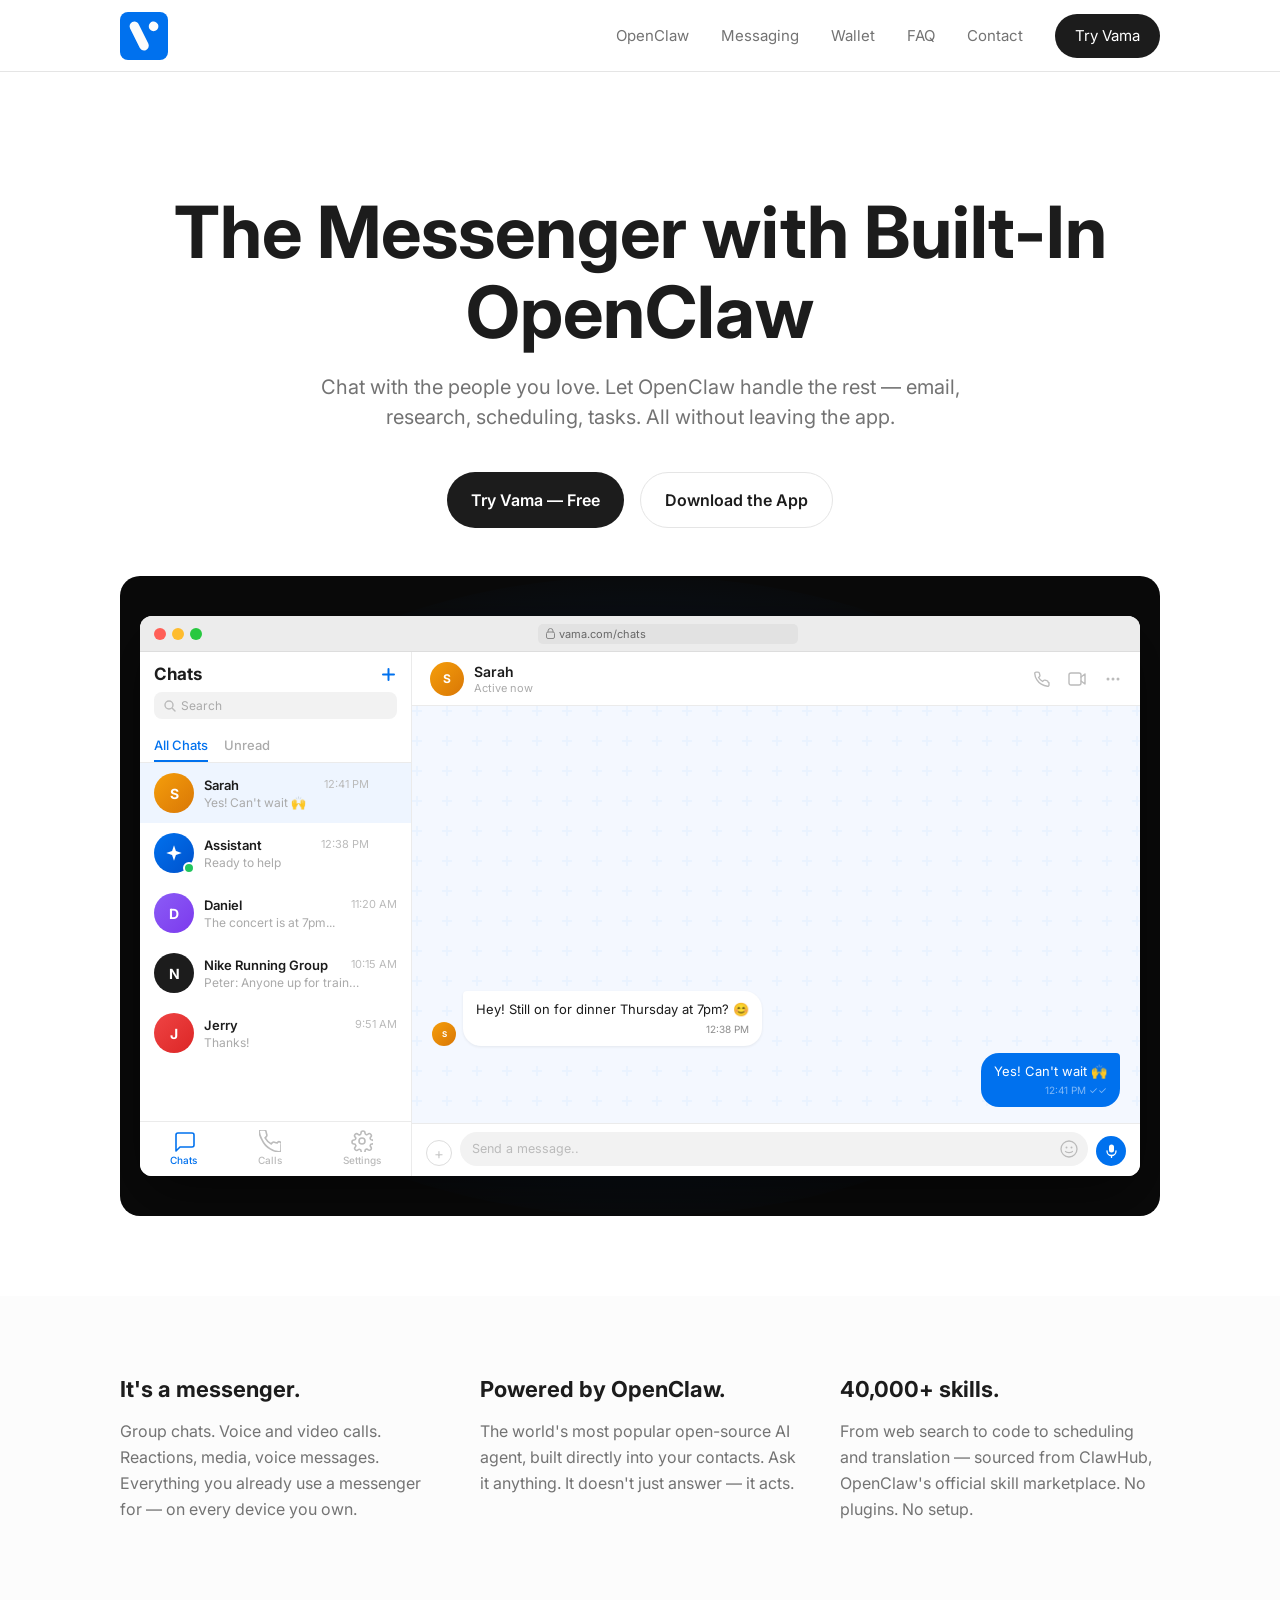
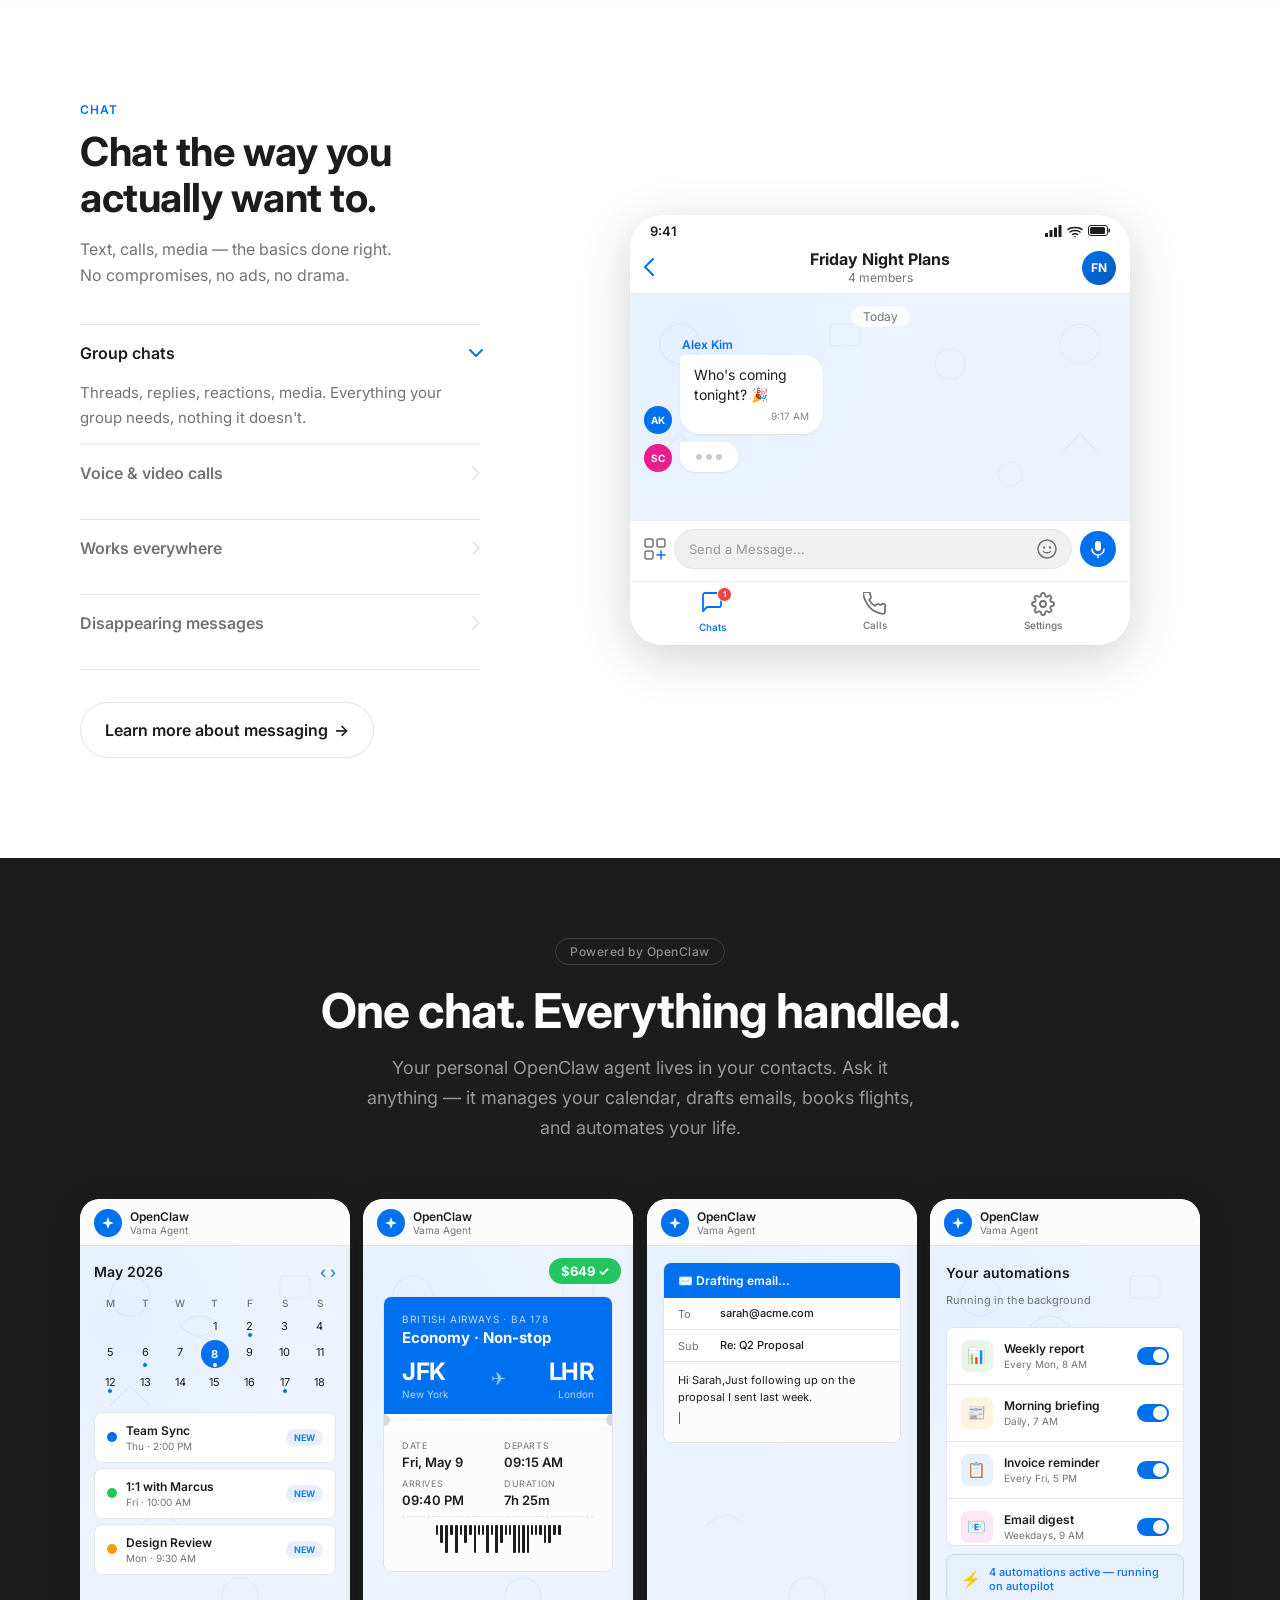
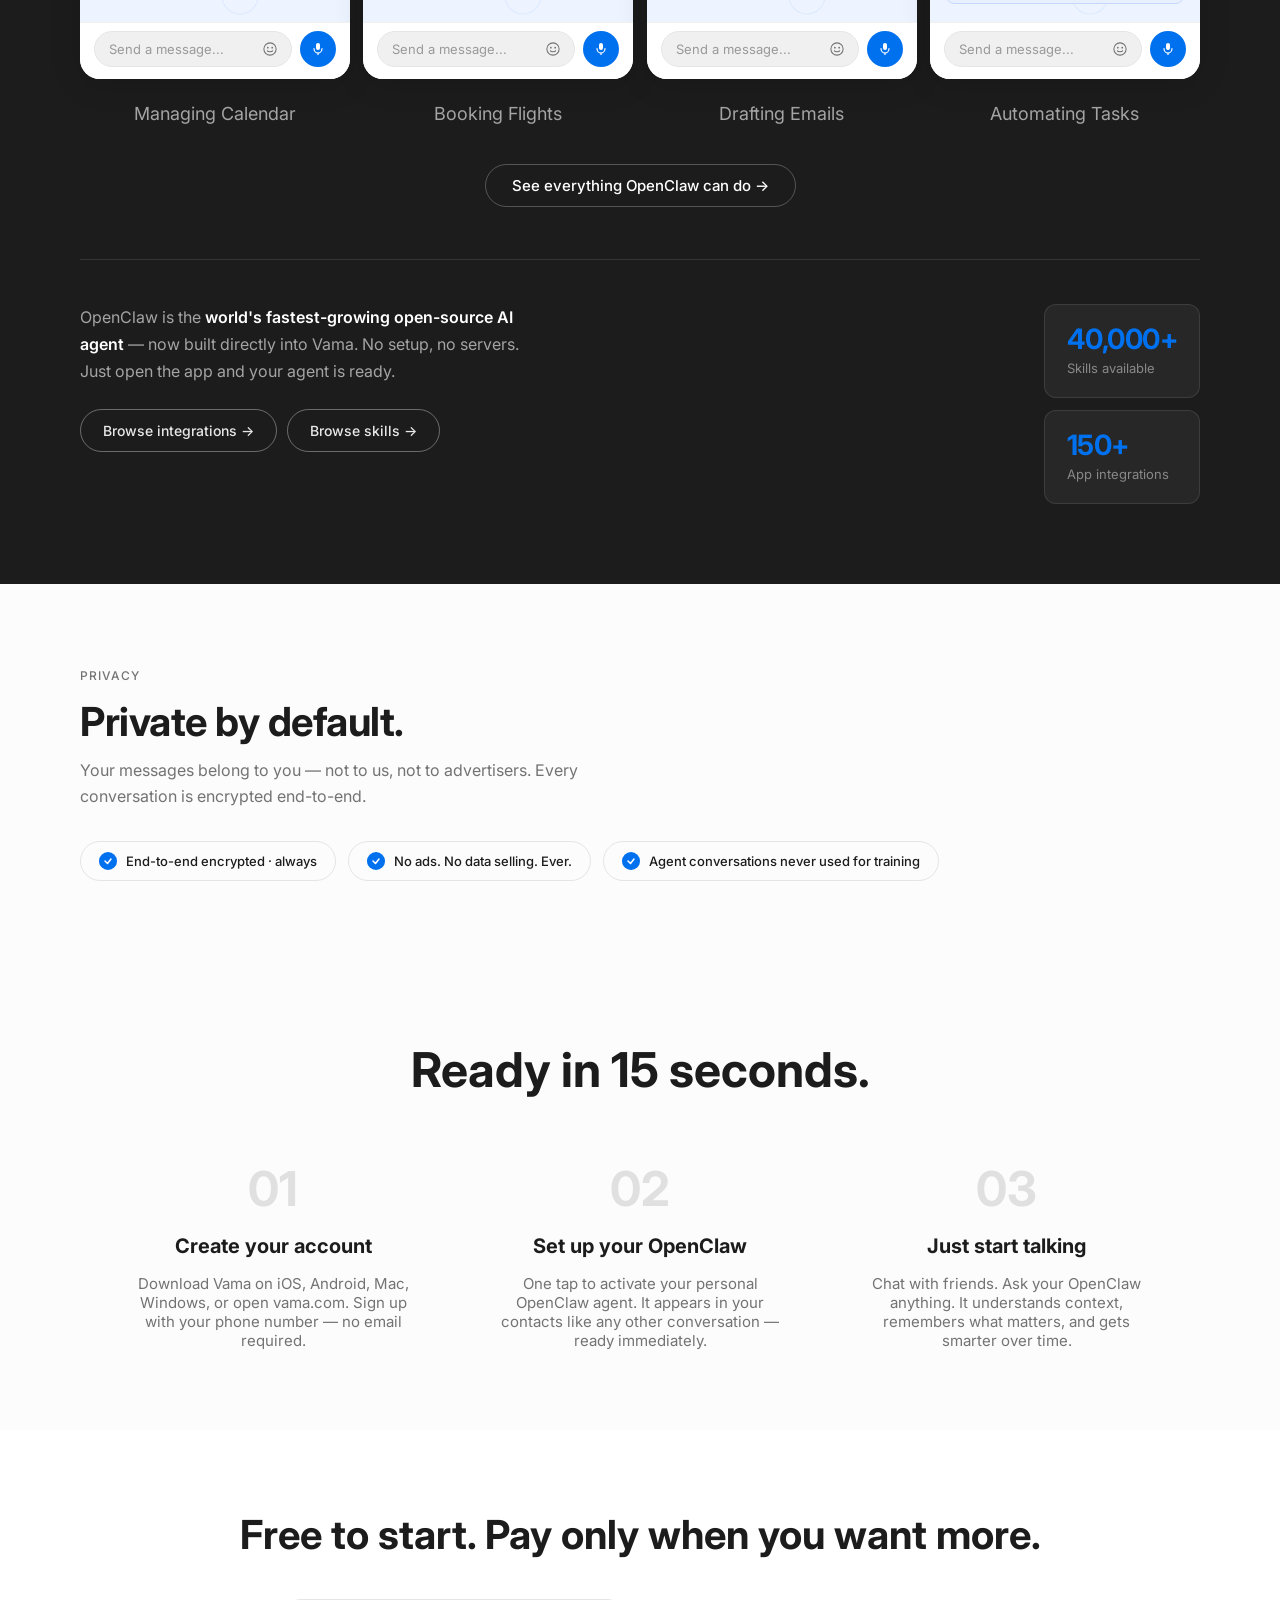
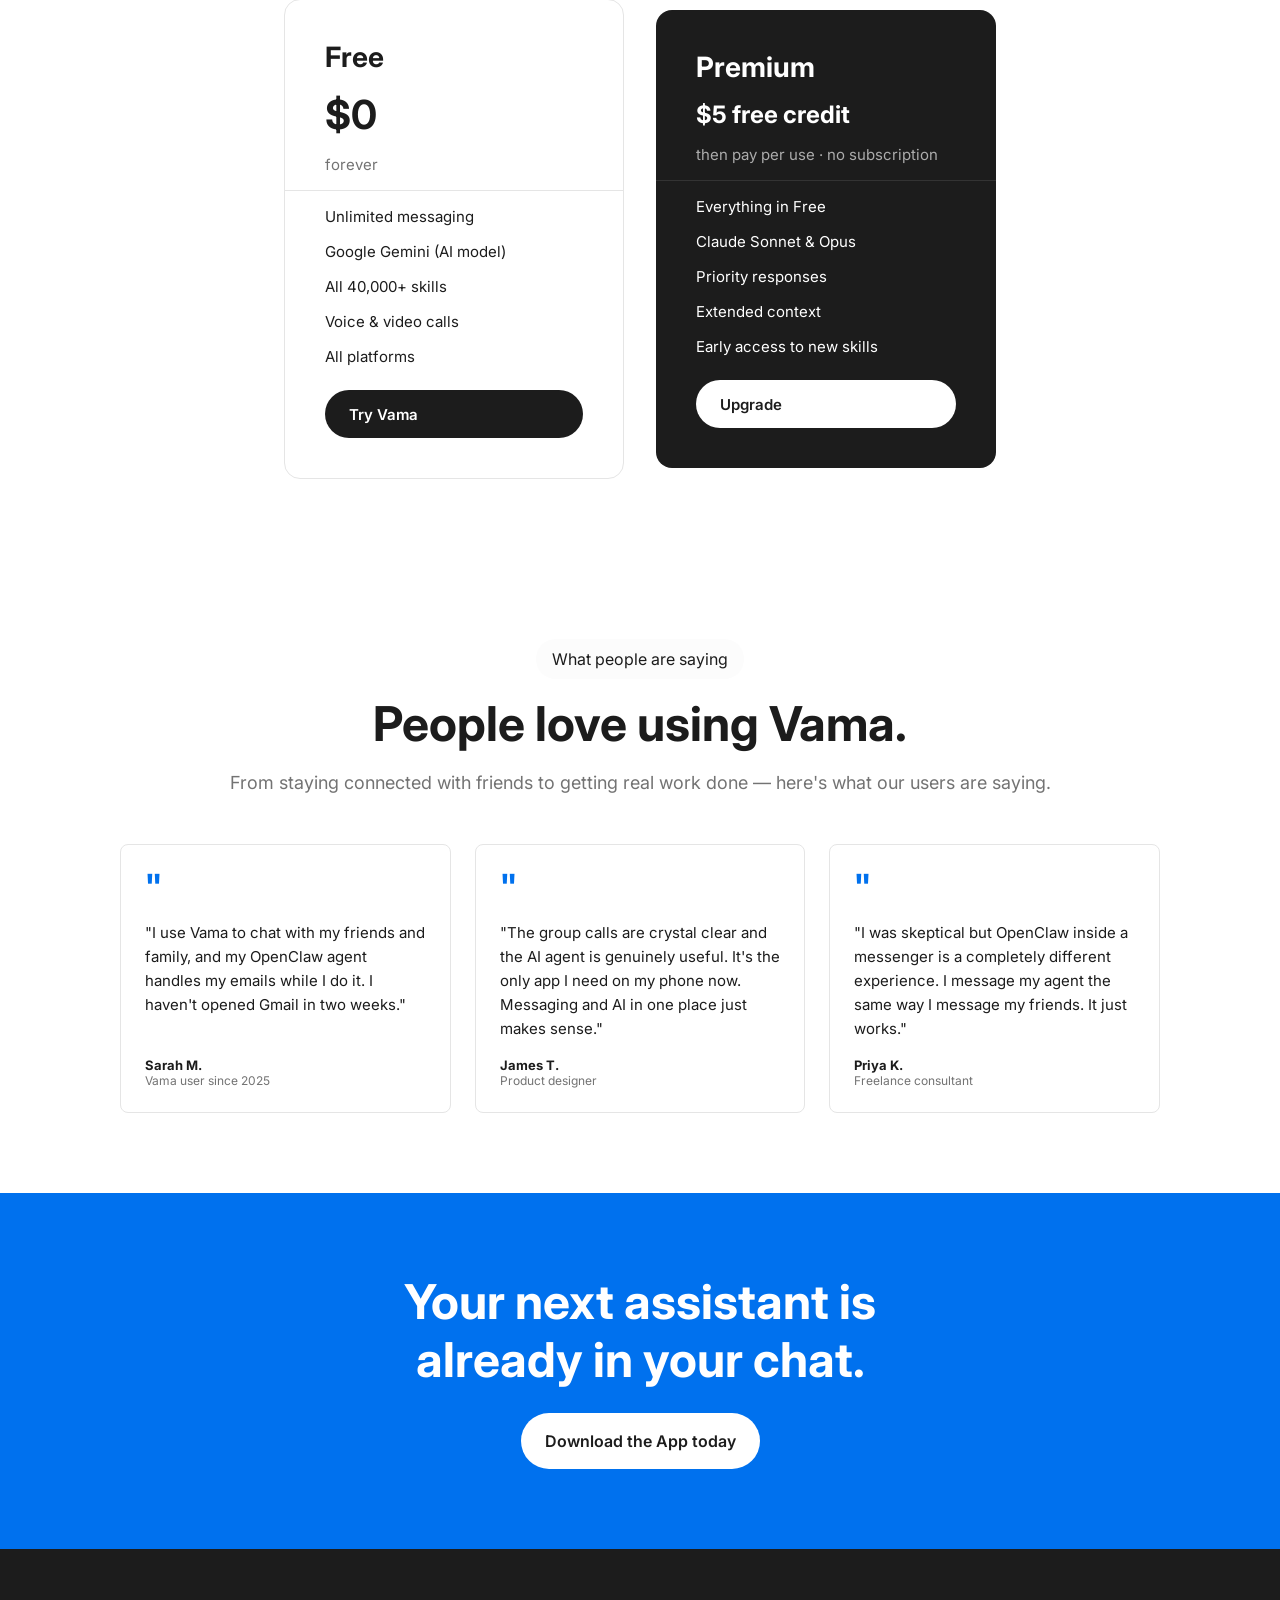
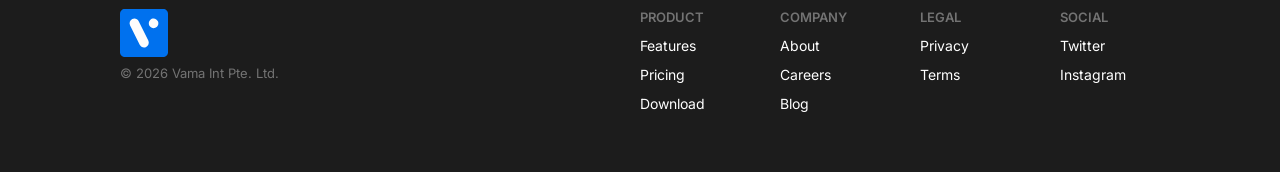
==== index.html @ efb92477 "Fix hero alignment and replace blue box with soft glow - Remove nuclear #app * text-align:left reset" ====
<!DOCTYPE html>
<html lang="en">
<head>
  <meta charset="UTF-8" />
  <meta name="viewport" content="width=device-width, initial-scale=1.0" />
  <title>Vama — The Messenger with Built-In OpenClaw</title>
  <link rel="stylesheet" href="styles.css" />
<style>
/* Messaging mockups */
/* ── PHONE FRAME ─────────────────────────────── */
.phone {
  width: 500px; height: 430px;
  background: #fff;
  border-radius: 32px;
  overflow: hidden;
  box-shadow: 0 12px 50px rgba(0,0,0,0.18), inset 0 0 0 1.5px rgba(0,0,0,0.08);
  display: flex; flex-direction: column;
  position: relative;
  flex-shrink: 0;
}
.status-bar {
  display: flex; justify-content: space-between; align-items: center;
  padding: 8px 20px 4px;
  background: #fff;
  flex-shrink: 0;
}
.status-time { font-size: 13px; font-weight: 600; color: #1C1C1C; }
.status-icons { display: flex; gap: 5px; align-items: center; }
.status-icons svg { display: block; }
.nav-bar {
  display: flex; align-items: center;
  padding: 6px 16px 8px;
  background: rgba(255,255,255,0.95);
  border-bottom: 1px solid rgba(0,0,0,0.07);
  flex-shrink: 0;
  position: relative;
}
.nav-back { color: #0071EE; font-size: 22px; font-weight: 300; position: absolute; left: 14px; top: 50%; transform: translateY(-50%); }
.nav-center { flex: 1; text-align: center; }
.nav-title { font-size: 16px; font-weight: 700; color: #1C1C1C; }
.nav-sub { font-size: 12px; color: #737373; margin-top: 1px; }
.nav-av {
  width: 34px; height: 34px; border-radius: 50%;
  display: flex; align-items: center; justify-content: center;
  font-size: 12px; font-weight: 700; color: #fff;
  position: absolute; right: 14px; top: 50%; transform: translateY(-50%);
}
.chat-bg {
  flex: 1;
  background-color: #EEF4FF;
  background-image:
    radial-gradient(circle at 15% 20%, rgba(0,113,238,0.04) 0%, transparent 50%),
    url("data:image/svg+xml,%3Csvg xmlns='http://www.w3.org/2000/svg' width='400' height='400'%3E%3Cg fill='none' stroke='%230071EE' stroke-opacity='0.07' stroke-width='1.2'%3E%3Ccircle cx='50' cy='50' r='20'/%3E%3Cpath d='M100 80 Q120 60 140 80 Q120 100 100 80z'/%3E%3Crect x='200' y='30' width='30' height='22' rx='4'/%3E%3Ccircle cx='320' cy='70' r='15'/%3E%3Cpath d='M30 160 L50 140 L70 160'/%3E%3Ccircle cx='380' cy='180' r='12'/%3E%3Cpath d='M60 280 Q80 260 100 280'/%3E%3Crect x='300' y='250' width='25' height='18' rx='3'/%3E%3Ccircle cx='160' cy='350' r='18'/%3E%3Cpath d='M350 320 L370 300 L390 320'/%3E%3C/g%3E%3C/svg%3E");
  padding: 8px 14px;
  display: flex; flex-direction: column; gap: 6px;
  overflow: hidden;
  position: relative;
}
.input-bar {
  display: flex; align-items: center; gap: 8px;
  padding: 8px 14px 12px;
  background: #fff;
  border-top: 1px solid rgba(0,0,0,0.06);
  flex-shrink: 0;
}
.input-left { display: flex; align-items: center; color: #737373; }
.input-pill {
  flex: 1; background: #F0F0F0; border-radius: 100px;
  padding: 9px 14px; font-size: 13px; color: #999;
  display: flex; align-items: center; justify-content: space-between;
}
.input-emoji { color: #737373; display: flex; align-items: center; }
.input-mic {
  width: 36px; height: 36px; border-radius: 50%;
  background: #0071EE;
  display: flex; align-items: center; justify-content: center;
  flex-shrink: 0;
}
.msg { display: flex; gap: 8px; align-items: flex-end; margin: 1px 0; }
.msg.out { flex-direction: row-reverse; }
.sender-name { font-size: 12px; font-weight: 600; margin-bottom: 3px; }
.msg-av {
  width: 28px; height: 28px; border-radius: 50%;
  display: flex; align-items: center; justify-content: center;
  font-size: 10px; font-weight: 700; color: #fff;
  flex-shrink: 0; align-self: flex-end;
}
.bubble {
  max-width: 72%;
  padding: 10px 14px;
  font-size: 14px; line-height: 1.45; color: #1C1C1C;
  border-radius: 20px;
  position: relative;
}
.bubble.in {
  background: #fff;
  border-radius: 4px 20px 20px 20px;
  box-shadow: 0 1px 2px rgba(0,0,0,0.06);
}
.bubble.out {
  background: #0071EE; color: #fff;
  border-radius: 20px 4px 20px 20px;
}
.bubble-time {
  font-size: 10px; margin-top: 4px;
  opacity: 0.55; text-align: right;
  display: flex; align-items: center; justify-content: flex-end; gap: 3px;
}
.reaction-row { display: flex; gap: 4px; margin-top: 2px; margin-left: 36px; }
.reaction-pill {
  background: #fff; border: 1px solid #E5E5E5;
  border-radius: 100px; padding: 3px 9px;
  font-size: 13px; display: flex; align-items: center; gap: 3px;
  box-shadow: 0 1px 3px rgba(0,0,0,0.06);
}
.reaction-count { font-size: 11px; font-weight: 600; color: #737373; }
.date-sep {
  text-align: center; font-size: 12px; color: #737373;
  background: rgba(255,255,255,0.7); border-radius: 100px;
  padding: 3px 12px; width: fit-content; margin: 4px auto;
}
.typing-row { display: flex; gap: 8px; align-items: flex-end; }
.typing-bub {
  background: #fff; border-radius: 4px 20px 20px 20px;
  padding: 12px 16px; display: flex; gap: 4px; align-items: center;
  box-shadow: 0 1px 2px rgba(0,0,0,0.06);
}
.dot { width: 6px; height: 6px; border-radius: 50%; background: #ccc; animation: td 1.2s infinite; }
.dot:nth-child(2) { animation-delay: 0.2s; }
.dot:nth-child(3) { animation-delay: 0.4s; }
@keyframes td { 0%,60%,100%{transform:translateY(0)} 30%{transform:translateY(-5px)} }
.voice-bubble {
  background: #0071EE; border-radius: 20px 4px 20px 20px;
  padding: 12px 16px; display: flex; align-items: center; gap: 10px;
  max-width: 72%;
}
.voice-play {
  width: 32px; height: 32px; border-radius: 50%;
  background: rgba(255,255,255,0.25);
  display: flex; align-items: center; justify-content: center;
  font-size: 12px; color: #fff; flex-shrink: 0;
}
.voice-wave { flex: 1; display: flex; align-items: center; gap: 2px; height: 28px; }
.wave-bar { width: 3px; border-radius: 2px; background: rgba(255,255,255,0.7); animation: wave 1.2s ease-in-out infinite; }
@keyframes wave { 0%,100%{transform:scaleY(0.4)} 50%{transform:scaleY(1)} }
.voice-dur { font-size: 11px; color: rgba(255,255,255,0.7); flex-shrink: 0; }
.chat-img { max-width: 72%; border-radius: 14px; overflow: hidden; box-shadow: 0 2px 8px rgba(0,0,0,0.1); }
.chat-img img { width: 100%; display: block; }
.fade { opacity:0; transform:translateY(8px); transition: opacity 0.3s ease, transform 0.3s ease; }
.fade.show { opacity:1; transform:translateY(0); }
/* ── CALL SCREEN ────────────────────────────── */
.call-phone {
  width: 500px; height: 430px;
  border-radius: 32px;
  overflow: hidden;
  box-shadow: 0 12px 50px rgba(0,0,0,0.25), inset 0 0 0 1.5px rgba(0,0,0,0.1);
  position: relative;
  flex-shrink: 0;
  background: linear-gradient(160deg, #0a1628 0%, #0d2044 40%, #0a1a38 100%);
  display: flex; flex-direction: column;
}
.call-status-bar {
  display: flex; justify-content: space-between; align-items: center;
  padding: 10px 20px 4px; color: #fff; font-size: 13px; font-weight: 600;
}
.call-top { display: flex; align-items: center; padding: 4px 16px 8px; }
.call-back-btn { display: flex; align-items: center; }
.call-participant-name { flex: 1; text-align: left; margin-left: 10px; font-size: 15px; font-weight: 600; color: #fff; }
.call-add-btn { width: 32px; height: 32px; background: rgba(255,255,255,0.15); border-radius: 50%; display: flex; align-items: center; justify-content: center; }
.speaking-badge { margin: 0 16px; display: inline-flex; align-items: center; gap: 7px; background: rgba(0,113,238,0.8); border-radius: 100px; padding: 5px 12px; color: #fff; font-size: 13px; font-weight: 600; width: fit-content; }
.speaking-dot { width: 8px; height: 8px; border-radius: 50%; background: #fff; animation: spk 1s ease-in-out infinite; }
@keyframes spk { 0%,100%{opacity:1;transform:scale(1)} 50%{opacity:0.5;transform:scale(0.75)} }
.call-video-area { flex: 1; position: relative; margin: 10px 16px; background: rgba(255,255,255,0.04); border-radius: 20px; display: flex; align-items: center; justify-content: center; min-height: 160px; }
.call-avatar-large { width: 80px; height: 80px; border-radius: 50%; background: linear-gradient(135deg, #1e40af, #1e3a8a); display: flex; align-items: center; justify-content: center; font-size: 28px; font-weight: 700; color: #fff; box-shadow: 0 0 0 4px rgba(255,255,255,0.1); }
.call-name-overlay { position: absolute; bottom: 12px; left: 14px; font-size: 14px; font-weight: 600; color: #fff; }
.self-view { position: absolute; bottom: 10px; right: 10px; width: 88px; height: 112px; border-radius: 14px; background: linear-gradient(160deg, #1a3a6e, #0d1f3c); border: 2px solid rgba(255,255,255,0.3); box-shadow: 0 4px 16px rgba(0,0,0,0.4); display: flex; align-items: center; justify-content: center; }
.self-view-initials { font-size: 22px; font-weight: 700; color: rgba(255,255,255,0.5); }
.self-view-label { position: absolute; bottom: 5px; left: 0; right: 0; text-align: center; font-size: 10px; font-weight: 600; color: rgba(255,255,255,0.8); }
.self-mic-badge { position: absolute; bottom: 22px; left: 6px; width: 18px; height: 18px; border-radius: 50%; background: #0071EE; display: flex; align-items: center; justify-content: center; }
.call-controls { display: flex; justify-content: space-around; align-items: center; padding: 10px 20px 18px; }
.ctrl { display: flex; flex-direction: column; align-items: center; gap: 5px; }
.ctrl-btn { width: 52px; height: 52px; border-radius: 50%; background: rgba(255,255,255,0.18); display: flex; align-items: center; justify-content: center; }
.ctrl-btn.end-btn { background: #EF4444; }
.ctrl-btn.active-btn { background: rgba(0,113,238,0.5); }
.ctrl-label { font-size: 11px; font-weight: 500; color: rgba(255,255,255,0.8); }
/* ── BOTTOM TAB BAR ─────────────────────────── */
.tab-bar { display: flex; justify-content: space-around; align-items: center; padding: 8px 0 12px; background: #fff; border-top: 1px solid rgba(0,0,0,0.06); flex-shrink: 0; }
.tab { display: flex; flex-direction: column; align-items: center; gap: 3px; position: relative; }
.tab-label { font-size: 10px; font-weight: 500; }
.tab.active .tab-label { color: #0071EE; }
.tab.active svg { color: #0071EE; }
.tab:not(.active) .tab-label { color: #737373; }
.tab:not(.active) svg { color: #737373; }
.tab-notif { position: absolute; top: -3px; right: -8px; width: 15px; height: 15px; border-radius: 50%; background: #ef4444; color: #fff; font-size: 8px; font-weight: 700; display: flex; align-items: center; justify-content: center; border: 1.5px solid #fff; }
/* ── EVERYWHERE SCREEN ──────────────────────── */
.everywhere-phone { width: 500px; height: 430px; background: #FCFCFC; border-radius: 32px; overflow: hidden; box-shadow: 0 12px 50px rgba(0,0,0,0.12); display: flex; flex-direction: column; align-items: center; justify-content: center; gap: 20px; padding: 28px; flex-shrink: 0; }
.ew-title { font-size: 18px; font-weight: 700; color: #1C1C1C; text-align: center; }
.ew-sub { font-size: 13px; color: #737373; text-align: center; margin-top: -12px; }
.device-row { display: flex; gap: 18px; align-items: flex-end; justify-content: center; width: 100%; }
.device-wrap { display: flex; flex-direction: column; align-items: center; gap: 8px; position: relative; }
.device-outer { border-radius: 16px; overflow: hidden; border: 2px solid #E5E5E5; background: #fff; position: relative; opacity: 0.35; transform: scale(0.95); transition: opacity 0.5s ease, transform 0.45s cubic-bezier(0.34,1.2,0.64,1); }
.device-outer.lit { opacity: 1; transform: scale(1); border-color: #0071EE; }
.device-phone-sz { width: 68px; height: 108px; border-radius: 14px; }
.device-tablet-sz { width: 96px; height: 74px; }
.device-desktop-sz { width: 140px; height: 86px; }
.device-titlebar { height: 14px; background: #1C1C1C; display: flex; align-items: center; padding: 0 6px; gap: 3px; }
.device-phone-bar { height: 18px; background: #1C1C1C; display: flex; align-items: center; justify-content: center; }
.phone-notch { width: 28px; height: 4px; background: rgba(255,255,255,0.25); border-radius: 2px; }
.wb { width: 5px; height: 5px; border-radius: 50%; }
.device-chat-preview { flex: 1; background: #EEF4FF; padding: 5px; display: flex; flex-direction: column; gap: 3px; overflow: hidden; }
.mini-bubble { height: 7px; border-radius: 4px; background: #E5E5E5; }
.mini-bubble.sent { background: #0071EE; width: 55%; margin-left: auto; }
.mini-bubble.w70 { width: 70%; }
.mini-bubble.w50 { width: 50%; }
.mini-bubble.w80 { width: 80%; }
.nb { position: absolute; top: -5px; right: -5px; width: 18px; height: 18px; border-radius: 50%; background: #0071EE; color: #fff; font-size: 9px; font-weight: 700; display: flex; align-items: center; justify-content: center; border: 2px solid #FCFCFC; opacity: 0; transform: scale(0.3); transition: opacity 0.3s ease, transform 0.4s cubic-bezier(0.34,1.56,0.64,1); }
.nb.pop { opacity: 1; transform: scale(1); }
.device-lbl { font-size: 11px; font-weight: 500; color: #737373; }
.arr { font-size: 20px; color: #E5E5E5; transition: color 0.4s ease; margin-bottom: 24px; }
.arr.active { color: #0071EE; }
.platform-pills { display: flex; gap: 6px; flex-wrap: wrap; justify-content: center; }
.ppill { border: 1px solid #E5E5E5; border-radius: 100px; padding: 5px 13px; font-size: 12px; font-weight: 500; color: #1C1C1C; background: #fff; }
.sync-msg { font-size: 12px; color: #737373; text-align: center; min-height: 18px; transition: color 0.3s ease; }
.sync-msg.done { color: #22c55e; font-weight: 500; }
/* ── DISAPPEARING SCREEN ──────────────────────── */
.disappear-phone { width: 500px; height: 430px; background: #fff; border-radius: 32px; overflow: hidden; box-shadow: 0 12px 50px rgba(0,0,0,0.12); display: flex; flex-direction: column; position: relative; flex-shrink: 0; }
.timer-sheet { position: absolute; bottom: 0; left: 0; right: 0; background: #fff; border-radius: 24px 24px 0 0; padding: 16px 20px 20px; box-shadow: 0 -4px 30px rgba(0,0,0,0.12); transform: translateY(100%); transition: transform 0.4s cubic-bezier(0.34,1.1,0.64,1); z-index: 10; border-top: 1px solid #E5E5E5; }
.timer-sheet.open { transform: translateY(0); }
.sheet-handle { width: 36px; height: 4px; background: #E5E5E5; border-radius: 2px; margin: 0 auto 14px; }
.sheet-title { font-size: 16px; font-weight: 700; color: #1C1C1C; margin-bottom: 3px; }
.sheet-sub { font-size: 12px; color: #737373; margin-bottom: 14px; }
.timer-grid { display: grid; grid-template-columns: repeat(3, 1fr); gap: 8px; }
.topt { border: 1.5px solid #E5E5E5; border-radius: 10px; padding: 9px 4px; text-align: center; font-size: 13px; font-weight: 500; color: #1C1C1C; transition: all 0.2s ease; }
.topt.sel { border-color: #0071EE; background: #e8f0fe; color: #0071EE; font-weight: 600; }
.set-btn { margin-top: 14px; background: #0071EE; color: #fff; border-radius: 12px; padding: 13px; text-align: center; font-size: 15px; font-weight: 600; opacity: 0; transform: translateY(6px); transition: opacity 0.3s ease, transform 0.3s ease; }
.set-btn.show { opacity: 1; transform: translateY(0); }
.vanish { transition: opacity 0.7s ease, transform 0.7s ease, max-height 0.5s ease, margin 0.5s ease, padding 0.5s ease; max-height: 120px; overflow: hidden; }
.vanish.gone { opacity: 0; transform: scale(0.85) translateX(30px); max-height: 0; margin: 0 !important; padding: 0 !important; }
.timer-tag { font-size: 10px; color: rgba(255,255,255,0.7); display: flex; align-items: center; gap: 3px; margin-top: 4px; }
</style>
<style>
/* Hero animation */
.ph-name { text-align: left; }
.ph-status { text-align: left; }
.ci-preview { text-align: left; }
.ib-pill { text-align: left; }
#iplaceholder { text-align: left; }
#ityped { text-align: left; }
.bub.in { text-align: left; }
.bn-text { text-align: left; }
.bn-label { text-align: left; }
.tb { height:36px; background:#ececec; border-bottom:1px solid #ddd; display:flex; align-items:center; padding:0 14px; gap:8px; flex-shrink:0; }
.tb-dots { display:flex; gap:6px; }
.tbd { width:12px; height:12px; border-radius:50%; }
.tbd.r{background:#ff5f57;} .tbd.y{background:#febc2e;} .tbd.g{background:#28c840;}
.tb-url { flex:1; max-width:260px; margin:0 auto; background:#e2e2e2; border-radius:5px; height:20px; display:flex; align-items:center; padding:0 8px; font-size:11px; color:#666; gap:4px; }
.app { display:flex; flex:1; overflow:hidden; }
.sidebar { width:272px; border-right:1px solid #ebebeb; display:flex; flex-direction:column; flex-shrink:0; background:#fff; }
.sb-head { padding:12px 14px 8px; }
.sb-title { font-size:17px; font-weight:700; color:#1C1C1C; display:flex; justify-content:space-between; align-items:center; margin-bottom:8px; }
.sb-search { background:#f2f2f2; border-radius:8px; padding:6px 10px; font-size:12px; color:#aaa; display:flex; align-items:center; gap:5px; }
.sb-tabs { display:flex; padding:6px 14px 0; border-bottom:1px solid #ebebeb; }
.sb-tab { font-size:13px; font-weight:500; padding:4px 0 7px; margin-right:16px; color:#aaa; border-bottom:2px solid transparent; }
.sb-tab.on { color:#0071EE; border-bottom-color:#0071EE; }
.chat-list { flex:1; }
.ci { display:flex; align-items:center; gap:10px; padding:10px 14px; cursor:default; position:relative; transition:background 0.25s; }
.ci.active { background:#eef5ff; }
.ci-av { width:40px; height:40px; border-radius:50%; flex-shrink:0; display:flex; align-items:center; justify-content:center; font-size:14px; font-weight:700; color:#fff; }
.ci-info { flex:1; min-width:0; }
.ci-name { font-size:13px; font-weight:600; color:#1C1C1C; display:flex; justify-content:space-between; margin-bottom:2px; }
.ci-time { font-size:11px; font-weight:400; color:#bbb; }
.ci-preview { font-size:12px; color:#aaa; white-space:nowrap; overflow:hidden; text-overflow:ellipsis; max-width:155px; text-align:left; }
.badge { min-width:18px; height:18px; border-radius:9px; background:#0071EE; color:#fff; font-size:10px; font-weight:700; display:flex; align-items:center; justify-content:center; padding:0 4px; flex-shrink:0; opacity:0; transform:scale(0.4); transition:opacity 0.3s ease, transform 0.35s cubic-bezier(0.34,1.56,0.64,1); }
.badge.show { opacity:1; transform:scale(1); }
.sb-bottom { border-top:1px solid #ebebeb; display:flex; justify-content:space-around; padding:8px 0 10px; }
.sbt { display:flex; flex-direction:column; align-items:center; gap:2px; }
.sbt-lbl { font-size:10px; font-weight:500; }
.sbt.on .sbt-lbl { color:#0071EE; } .sbt:not(.on) .sbt-lbl { color:#bbb; }
.panel { flex:1; display:flex; flex-direction:column; }
.panel-head { height:54px; border-bottom:1px solid #ebebeb; display:flex; align-items:center; padding:0 18px; gap:10px; flex-shrink:0; text-align:left; }
.ph-av { width:34px; height:34px; border-radius:50%; display:flex; align-items:center; justify-content:center; font-size:12px; font-weight:700; color:#fff; flex-shrink:0; }
.ph-name { font-size:14px; font-weight:600; color:#1C1C1C; text-align:left; }
.ph-status { font-size:11px; color:#aaa; margin-top:1px; text-align:left; }
.ph-actions { margin-left:auto; display:flex; gap:18px; }
.ph-action { color:#aaa; display:flex; }
.msgs { flex:1; background-color:#f4f8ff; background-image:url("data:image/svg+xml,%3Csvg width='60' height='60' viewBox='0 0 60 60' xmlns='http://www.w3.org/2000/svg'%3E%3Cg fill='%230071EE' fill-opacity='0.04'%3E%3Cpath d='M36 34v-4h-2v4h-4v2h4v4h2v-4h4v-2h-4zm0-30V0h-2v4h-4v2h4v4h2V6h4V4h-4zM6 34v-4H4v4H0v2h4v4h2v-4h4v-2H6zM6 4V0H4v4H0v2h4v4h2V6h4V4H6z'/%3E%3C/g%3E%3C/svg%3E"); padding:16px 20px; display:flex; flex-direction:column; justify-content:flex-end; gap:7px; overflow:hidden; position:relative; }
.mr { display:flex; gap:7px; align-items:flex-end; }
.mr.out { flex-direction:row-reverse; }
.mav { width:24px; height:24px; border-radius:50%; display:flex; align-items:center; justify-content:center; font-size:8px; font-weight:700; color:#fff; flex-shrink:0; }
.bub { max-width:62%; padding:9px 13px; font-size:13px; line-height:1.45; border-radius:18px; }
.bub.in { background:#fff; color:#1C1C1C; border-radius:4px 18px 18px 18px; box-shadow:0 1px 3px rgba(0,0,0,0.07); text-align:left; }
.bub.out { background:#0071EE; color:#fff; border-radius:18px 4px 18px 18px; }
.bub-meta { font-size:10px; margin-top:3px; opacity:0.5; text-align:right; }
.trow { display:flex; gap:7px; align-items:flex-end; }
.tbub { background:#fff; border-radius:4px 18px 18px 18px; padding:9px 13px; display:flex; gap:4px; align-items:center; box-shadow:0 1px 3px rgba(0,0,0,0.07); }
.td { width:6px; height:6px; border-radius:50%; background:#ccc; animation:td 1.2s infinite; }
.td:nth-child(2){animation-delay:0.18s} .td:nth-child(3){animation-delay:0.36s}
.bot-note { display:flex; align-items:flex-start; gap:8px; background:rgba(0,113,238,0.07); border:1px solid rgba(0,113,238,0.18); border-radius:12px; padding:10px 13px; margin:2px 0; max-width:75%; }
.bn-icon { width:20px; height:20px; border-radius:50%; background:#0071EE; display:flex; align-items:center; justify-content:center; flex-shrink:0; margin-top:1px; }
.bn-text { font-size:12px; font-weight:500; color:#0052BB; line-height:1.45; text-align:left; }
.bn-label { font-size:10px; color:rgba(0,113,238,0.55); margin-top:3px; font-style:italic; text-align:left; }
.cal-card { background:#fff; border-radius:10px; border:1px solid #E5E5E5; overflow:hidden; max-width:220px; box-shadow:0 1px 4px rgba(0,0,0,0.08); }
.cc-head { background:#0071EE; padding:7px 11px; font-size:11px; font-weight:600; color:#fff; display:flex; align-items:center; gap:5px; }
.cc-row { display:flex; justify-content:space-between; padding:5px 11px; border-bottom:1px solid #f5f5f5; font-size:11px; }
.cc-row:last-child{border-bottom:none}
.cc-lbl{color:#999} .cc-val{color:#1C1C1C;font-weight:500}
.ibar { border-top:1px solid #ebebeb; padding:8px 14px 10px; display:flex; align-items:flex-end; gap:8px; background:#fff; flex-shrink:0; }
.ib-plus { width:26px; height:26px; border-radius:50%; border:1.5px solid #ddd; display:flex; align-items:center; justify-content:center; color:#ccc; font-size:15px; flex-shrink:0; }
.ib-pill { flex:1; background:#f2f2f2; border-radius:20px; padding:8px 38px 8px 12px; font-size:12.5px; line-height:1.45; color:#bbb; position:relative; min-width:0; word-break:break-word; text-align:left; }
.ib-placeholder { color:#bbb; text-align:left; display:block; }
.ib-typed { color:#1C1C1C; text-align:left; display:block; }
.ib-emoji { position:absolute; right:10px; bottom:8px; color:#bbb; display:flex; align-items:center; }
.ib-mic { width:30px; height:30px; border-radius:50%; background:#0071EE; display:flex; align-items:center; justify-content:center; flex-shrink:0; }
</style>
</head>
<body>

<!-- Nav -->
<nav class="nav">
  <a href="index.html" class="nav-logo"><svg width="48" height="48" viewBox="0 0 53.5217 53.5217" fill="none" xmlns="http://www.w3.org/2000/svg"><path d="M48.2442 0H5.27747C2.36281 0 0 2.36281 0 5.27747V48.2442C0 51.1589 2.36281 53.5217 5.27747 53.5217H48.2442C51.1589 53.5217 53.5217 51.1589 53.5217 48.2442V5.27747C53.5217 2.36281 51.1589 0 48.2442 0Z" fill="#0071EE"/><path fill-rule="evenodd" clip-rule="evenodd" d="M37.4652 10.704C38.5238 10.704 39.5587 11.0181 40.4387 11.6059C41.3187 12.1937 42.005 13.0299 42.4101 14.0076C42.8151 14.9853 42.9212 16.0615 42.7149 17.0998C42.5086 18.1381 41.9983 19.0914 41.2505 19.84C40.5019 20.5886 39.5486 21.0981 38.5103 21.3044C37.472 21.5108 36.3958 21.4046 35.4181 20.9996C34.4404 20.5945 33.6042 19.9082 33.0164 19.0282C32.4286 18.1482 32.1145 17.1133 32.1145 16.0548C32.1145 14.635 32.6787 13.2741 33.6825 12.2703C34.6863 11.2665 36.0471 10.7023 37.4669 10.7023L37.4652 10.704Z" fill="#FCFCFC"/><path d="M13.6606 11.2692C16.3018 9.94774 19.5197 11.0195 20.8411 13.6606L31.5501 35.0646C32.8715 37.7057 31.8006 40.9233 29.1587 42.2451C26.5175 43.5665 23.2996 42.4948 21.9782 39.8536L11.2688 18.4489C9.94739 15.8078 11.0184 12.5902 13.6602 11.2684L13.6606 11.2692Z" fill="#FCFCFC"/></svg></a>
  <div class="nav-spacer"></div>
  <div class="nav-links">
    <a href="ai.html">OpenClaw</a>
    <a href="messaging.html">Messaging</a>
    <a href="wallet.html">Wallet</a>
    <a href="faq.html">FAQ</a>
    <a href="contact.html">Contact</a>
    <a href="#" class="nav-cta">Try Vama</a>
  </div>
</nav>

<!-- Hero -->
<section class="hero-centered">
  <h1 class="hero-title" style="max-width:972px;">The Messenger with Built-In OpenClaw</h1>
  <p class="hero-sub" style="max-width:680px; margin-top:20px;">Chat with the people you love. Let OpenClaw handle the rest — email, research, scheduling, tasks. All without leaving the app.</p>
  <div class="hero-buttons" style="margin-top:40px;">
    <a href="#" class="btn-primary">Try Vama — Free</a>
    <a href="#" class="btn-secondary">Download the App</a>
  </div>
  <div class="hero-dark-wrap">
  <div class="hero-animation-wrap">
    <div class="hero-desktop" id="app">

      <!-- titlebar -->
      <div class="tb">
        <div class="tb-dots"><div class="tbd r"></div><div class="tbd y"></div><div class="tbd g"></div></div>
        <div class="tb-url">
          <svg width="9" height="11" viewBox="0 0 9 11" fill="none"><rect x="0.5" y="4" width="8" height="6.5" rx="1.5" stroke="#888" stroke-width="1"/><path d="M2 4V3a2.5 2.5 0 015 0v1" stroke="#888" stroke-width="1" stroke-linecap="round"/></svg>
          vama.com/chats
        </div>
      </div>

      <div class="app">
        <!-- SIDEBAR -->
        <div class="sidebar">
          <div class="sb-head">
            <div class="sb-title">Chats
              <svg width="17" height="17" viewBox="0 0 17 17" fill="none"><path d="M8.5 3v11M3 8.5h11" stroke="#0071EE" stroke-width="2" stroke-linecap="round"/></svg>
            </div>
            <div class="sb-search">
              <svg width="12" height="12" viewBox="0 0 12 12" fill="none"><circle cx="5" cy="5" r="4" stroke="#bbb" stroke-width="1.4"/><path d="M8.5 8.5l2.5 2.5" stroke="#bbb" stroke-width="1.4" stroke-linecap="round"/></svg>
              Search
            </div>
          </div>
          <div class="sb-tabs">
            <div class="sb-tab on">All Chats</div>
            <div class="sb-tab">Unread</div>
          </div>
          <div class="chat-list">
            <div class="ci active" id="ci-s">
              <div class="ci-av" style="background:linear-gradient(135deg,#f59e0b,#d97706)">S</div>
              <div class="ci-info">
                <div class="ci-name">Sarah <span class="ci-time" id="s-time">12:41 PM</span></div>
                <div class="ci-preview" id="s-prev">Hey! Still on for Thursday?</div>
              </div>
              <div class="badge" id="s-badge">1</div>
            </div>
            <div class="ci" id="ci-oc">
              <div class="ci-av" style="background:linear-gradient(135deg,#0071EE,#0052cc); position:relative;">
                <svg width="18" height="18" viewBox="0 0 14 14" fill="none"><path d="M7 1L8.5 5.5L13 7L8.5 8.5L7 13L5.5 8.5L1 7L5.5 5.5L7 1Z" fill="white"/></svg>
                <div style="position:absolute;bottom:-1px;right:-1px;width:12px;height:12px;border-radius:50%;background:#22c55e;border:2px solid #fff;"></div>
              </div>
              <div class="ci-info">
                <div class="ci-name">Assistant <span class="ci-time" id="oc-time">12:38 PM</span></div>
                <div class="ci-preview" id="oc-prev">Ready to help</div>
              </div>
              <div class="badge" id="oc-badge">1</div>
            </div>
            <div class="ci" id="ci-d">
              <div class="ci-av" style="background:linear-gradient(135deg,#8b5cf6,#7c3aed)">D</div>
              <div class="ci-info">
                <div class="ci-name">Daniel <span class="ci-time">11:20 AM</span></div>
                <div class="ci-preview">The concert is at 7pm...</div>
              </div>
            </div>
            <div class="ci">
              <div class="ci-av" style="background:#1C1C1C">N</div>
              <div class="ci-info">
                <div class="ci-name">Nike Running Group <span class="ci-time">10:15 AM</span></div>
                <div class="ci-preview">Peter: Anyone up for training?</div>
              </div>
            </div>
            <div class="ci">
              <div class="ci-av" style="background:linear-gradient(135deg,#ef4444,#dc2626)">J</div>
              <div class="ci-info">
                <div class="ci-name">Jerry <span class="ci-time">9:51 AM</span></div>
                <div class="ci-preview">Thanks!</div>
              </div>
            </div>
          </div>

          <div class="sb-bottom">
            <div class="sbt on">
              <svg width="22" height="22" viewBox="0 0 22 22" fill="none"><path d="M21 15a2 2 0 01-2 2H7l-4 4V5a2 2 0 012-2h14a2 2 0 012 2z" stroke="#0071EE" stroke-width="1.6" stroke-linecap="round" stroke-linejoin="round"/></svg>
              <span class="sbt-lbl">Chats</span>
            </div>
            <div class="sbt">
              <svg width="22" height="22" viewBox="0 0 22 22" fill="none"><path d="M22 16.92v3a2 2 0 01-2.18 2 19.79 19.79 0 01-8.63-3.07A19.5 19.5 0 013.07 9.81 19.79 19.79 0 01.07 1.18 2 2 0 012.06 0h3a2 2 0 012 1.72c.127.96.361 1.903.7 2.81a2 2 0 01-.45 2.11L6.09 7.91a16 16 0 006 6l1.27-1.27a2 2 0 012.11-.45c.907.339 1.85.573 2.81.7A2 2 0 0122 14.92z" stroke="#bbb" stroke-width="1.6"/></svg>
              <span class="sbt-lbl">Calls</span>
            </div>
            <div class="sbt">
              <svg width="22" height="22" viewBox="0 0 22 22" fill="none"><circle cx="11" cy="11" r="3" stroke="#bbb" stroke-width="1.6"/><path d="M19.4 15a1.65 1.65 0 00.33 1.82l.06.06a2 2 0 010 2.83 2 2 0 01-2.83 0l-.06-.06a1.65 1.65 0 00-1.82-.33 1.65 1.65 0 00-1 1.51V21a2 2 0 01-4 0v-.09A1.65 1.65 0 009 19.4a1.65 1.65 0 00-1.82.33l-.06.06a2 2 0 01-2.83-2.83l.06-.06A1.65 1.65 0 004.68 15a1.65 1.65 0 00-1.51-1H3a2 2 0 010-4h.09A1.65 1.65 0 004.6 9a1.65 1.65 0 00-.33-1.82l-.06-.06a2 2 0 012.83-2.83l.06.06A1.65 1.65 0 009 4.68a1.65 1.65 0 001-1.51V3a2 2 0 014 0v.09a1.65 1.65 0 001 1.51 1.65 1.65 0 001.82-.33l.06-.06a2 2 0 012.83 2.83l-.06.06A1.65 1.65 0 0019.4 9a1.65 1.65 0 001.51 1H21a2 2 0 010 4h-.09a1.65 1.65 0 00-1.51 1z" stroke="#bbb" stroke-width="1.6"/></svg>
              <span class="sbt-lbl">Settings</span>
            </div>
          </div>
        </div>

        <!-- CHAT PANEL -->
        <div class="panel" id="panel">
          <div class="panel-head" id="ph">
            <div class="ph-av" id="ph-av" style="background:linear-gradient(135deg,#f59e0b,#d97706)">S</div>
            <div>
              <div class="ph-name" id="ph-name">Sarah</div>
              <div class="ph-status" id="ph-status">Active now</div>
            </div>
            <div class="ph-actions">
              <div class="ph-action">
                <svg width="18" height="18" viewBox="0 0 18 18" fill="none"><path d="M17 12.92v2a1.33 1.33 0 01-1.45 1.33A13.2 13.2 0 019.3 14.2 12.99 12.99 0 014.8 9.7 13.2 13.2 0 012.75 3.5 1.33 1.33 0 014.07 2.08h2a1.33 1.33 0 011.33 1.15c.085.64.24 1.27.46 1.87a1.33 1.33 0 01-.3 1.4L6.59 7.49a10.67 10.67 0 004 4l.99-.99a1.33 1.33 0 011.4-.3c.6.22 1.23.374 1.87.46a1.33 1.33 0 011.15 1.36z" stroke="#bbb" stroke-width="1.4"/></svg>
              </div>
              <div class="ph-action">
                <svg width="18" height="18" viewBox="0 0 18 18" fill="none"><rect x="1" y="3" width="12" height="12" rx="2" stroke="#bbb" stroke-width="1.4"/><path d="M13 7l4-3v10l-4-3" stroke="#bbb" stroke-width="1.4" stroke-linecap="round" stroke-linejoin="round"/></svg>
              </div>
              <div class="ph-action">
                <svg width="18" height="18" viewBox="0 0 18 18" fill="none"><circle cx="4" cy="9" r="1.5" fill="#bbb"/><circle cx="9" cy="9" r="1.5" fill="#bbb"/><circle cx="14" cy="9" r="1.5" fill="#bbb"/></svg>
              </div>
            </div>
          </div>

          <div class="msgs" id="msgs"></div>

          <div class="ibar">
            <div class="ib-plus">+</div>
            <div class="ib-pill" id="ipill">
              <span id="iplaceholder" class="ib-placeholder">Send a message..</span><span id="ityped" class="ib-typed"></span>
              <div class="ib-emoji"><svg width="18" height="18" viewBox="0 0 18 18" fill="none"><circle cx="9" cy="9" r="8" stroke="#bbb" stroke-width="1.3"/><circle cx="6.5" cy="7.5" r="1" fill="#bbb"/><circle cx="11.5" cy="7.5" r="1" fill="#bbb"/><path d="M5.5 11.5c.9 1.5 6.1 1.5 7 0" stroke="#bbb" stroke-width="1.3" stroke-linecap="round"/></svg></div>
            </div>
            <div class="ib-mic">
              <svg width="11" height="14" viewBox="0 0 11 14" fill="none"><rect x="3" y="0.5" width="5" height="8" rx="2.5" fill="white"/><path d="M1 7c0 2.5 2 4.5 4.5 4.5S10 9.5 10 7" stroke="white" stroke-width="1.3" stroke-linecap="round"/><line x1="5.5" y1="11.5" x2="5.5" y2="13.5" stroke="white" stroke-width="1.3" stroke-linecap="round"/></svg>
            </div>
          </div>
        </div>
      </div>

    </div>
  </div>
  </div>
</section>

<!-- Three columns -->
<section class="section section-light">
  <div class="three-cols">
    <div class="col">
      <p class="col-title">It's a messenger.</p>
      <p class="col-text">Group chats. Voice and video calls. Reactions, media, voice messages. Everything you already use a messenger for — on every device you own.</p>
    </div>
    <div class="col">
      <p class="col-title">Powered by OpenClaw.</p>
      <p class="col-text">The world's most popular open-source AI agent, built directly into your contacts. Ask it anything. It doesn't just answer — it acts.</p>
    </div>
    <div class="col">
      <p class="col-title">40,000+ skills.</p>
      <p class="col-text">From web search to code to scheduling and translation — sourced from ClawHub, OpenClaw's official skill marketplace. No plugins. No setup.</p>
    </div>
  </div>
</section>

<!-- Messaging -->
<section class="mf-section">
  <div class="mf-inner">

    <!-- LEFT: accordion -->
    <div class="mf-left">
      <div class="section-eyebrow">Chat</div>
      <h2 class="mf-headline">Chat the way you<br>actually want to.</h2>
      <p class="mf-subhead">Text, calls, media — the basics done right.<br>No compromises, no ads, no drama.</p>

      <div class="mf-accordion">
        <div class="mf-item active" data-index="0">
          <div class="mf-item-header">
            <span class="mf-item-title">Group chats</span>
            <span class="mf-item-chevron"><svg width="8" height="14" viewBox="0 0 8 14" fill="none"><path d="M1 1l6 6-6 6" stroke="currentColor" stroke-width="1.8" stroke-linecap="round" stroke-linejoin="round"/></svg></span>
          </div>
          <div class="mf-item-body">Threads, replies, reactions, media. Everything your group needs, nothing it doesn't.</div>
          <div class="mf-item-progress"><div class="mf-item-progress-bar"></div></div>
        </div>
        <div class="mf-item" data-index="1">
          <div class="mf-item-header">
            <span class="mf-item-title">Voice &amp; video calls</span>
            <span class="mf-item-chevron"><svg width="8" height="14" viewBox="0 0 8 14" fill="none"><path d="M1 1l6 6-6 6" stroke="currentColor" stroke-width="1.8" stroke-linecap="round" stroke-linejoin="round"/></svg></span>
          </div>
          <div class="mf-item-body">Crystal-clear HD calls with up to 32 people. Works on every device, even on slower connections.</div>
          <div class="mf-item-progress"><div class="mf-item-progress-bar"></div></div>
        </div>
        <div class="mf-item" data-index="2">
          <div class="mf-item-header">
            <span class="mf-item-title">Works everywhere</span>
            <span class="mf-item-chevron"><svg width="8" height="14" viewBox="0 0 8 14" fill="none"><path d="M1 1l6 6-6 6" stroke="currentColor" stroke-width="1.8" stroke-linecap="round" stroke-linejoin="round"/></svg></span>
          </div>
          <div class="mf-item-body">iOS, Android, Mac, Windows, and web. One account, all your devices, always in sync.</div>
          <div class="mf-item-progress"><div class="mf-item-progress-bar"></div></div>
        </div>
        <div class="mf-item" data-index="3">
          <div class="mf-item-header">
            <span class="mf-item-title">Disappearing messages</span>
            <span class="mf-item-chevron"><svg width="8" height="14" viewBox="0 0 8 14" fill="none"><path d="M1 1l6 6-6 6" stroke="currentColor" stroke-width="1.8" stroke-linecap="round" stroke-linejoin="round"/></svg></span>
          </div>
          <div class="mf-item-body">Set any conversation to auto-delete. Your privacy, your rules.</div>
          <div class="mf-item-progress"><div class="mf-item-progress-bar"></div></div>
        </div>
      </div>

      <a href="messaging.html" class="btn-secondary" style="margin-top:32px;display:inline-flex;align-items:center;gap:6px;">Learn more about messaging <span>→</span></a>
    </div>

    <!-- RIGHT: animated mockups -->
    <div class="mf-right">
      <div class="mf-mockup-container">

        <!-- Mockup 0: Group chats -->
        <div class="mf-mockup active" data-mockup="0">
          <div class="phone" id="m1">
            <div class="status-bar">
              <span class="status-time">9:41</span>
              <div class="status-icons">
                <svg width="17" height="12" viewBox="0 0 17 12" fill="#1C1C1C"><rect x="0" y="8" width="3" height="4" rx="0.5"/><rect x="4.5" y="5" width="3" height="7" rx="0.5"/><rect x="9" y="2.5" width="3" height="9.5" rx="0.5"/><rect x="13.5" y="0" width="3" height="12" rx="0.5"/></svg>
                <svg width="16" height="12" viewBox="0 0 16 12" fill="none" stroke="#1C1C1C" stroke-width="1.5" stroke-linecap="round"><path d="M1 4.5C3.8 1.7 12.2 1.7 15 4.5"/><path d="M3 7C5 5 11 5 13 7"/><path d="M5.5 9.5C6.5 8.5 9.5 8.5 10.5 9.5"/><circle cx="8" cy="12" r="1" fill="#1C1C1C" stroke="none"/></svg>
                <svg width="22" height="11" viewBox="0 0 22 11" fill="none"><rect x="0.5" y="0.5" width="19" height="10" rx="2.5" stroke="#1C1C1C" stroke-width="1"/><rect x="2" y="2" width="15" height="7" rx="1.5" fill="#1C1C1C"/><path d="M20.5 3.5v4a1.5 1.5 0 000-4z" fill="#1C1C1C"/></svg>
              </div>
            </div>
            <div class="nav-bar">
              <span class="nav-back"><svg width="10" height="18" viewBox="0 0 10 18" fill="none"><path d="M9 1L1 9l8 8" stroke="#0071EE" stroke-width="2" stroke-linecap="round" stroke-linejoin="round"/></svg></span>
              <div class="nav-center">
                <div class="nav-title">Friday Night Plans</div>
                <div class="nav-sub">4 members</div>
              </div>
              <div class="nav-av" style="background:linear-gradient(135deg,#0071EE,#005bb5)">FN</div>
            </div>
            <div class="chat-bg" id="chat1"></div>
            <div class="input-bar">
              <div class="input-left"><svg width="22" height="22" viewBox="0 0 22 22" fill="none"><rect x="1" y="1" width="8" height="8" rx="2" stroke="#737373" stroke-width="1.5"/><rect x="13" y="1" width="8" height="8" rx="2" stroke="#737373" stroke-width="1.5"/><rect x="1" y="13" width="8" height="8" rx="2" stroke="#737373" stroke-width="1.5"/><line x1="13" y1="17" x2="21" y2="17" stroke="#0071EE" stroke-width="1.5" stroke-linecap="round"/><line x1="17" y1="13" x2="17" y2="21" stroke="#0071EE" stroke-width="1.5" stroke-linecap="round"/></svg></div>
              <div class="input-pill"><span>Send a Message...</span><div class="input-emoji"><svg width="20" height="20" viewBox="0 0 20 20" fill="none"><circle cx="10" cy="10" r="9" stroke="#737373" stroke-width="1.5"/><circle cx="7" cy="8.5" r="1.2" fill="#737373"/><circle cx="13" cy="8.5" r="1.2" fill="#737373"/><path d="M6.5 12.5c.8 1.8 6.2 1.8 7 0" stroke="#737373" stroke-width="1.5" stroke-linecap="round"/></svg></div></div>
              <div class="input-mic"><svg width="14" height="18" viewBox="0 0 14 18" fill="none"><rect x="4" y="1" width="6" height="10" rx="3" fill="white"/><path d="M1 9c0 3.3 2.7 6 6 6s6-2.7 6-6" stroke="white" stroke-width="1.5" stroke-linecap="round"/><line x1="7" y1="15" x2="7" y2="18" stroke="white" stroke-width="1.5" stroke-linecap="round"/></svg></div>
            </div>
            <div class="tab-bar">
              <div class="tab active">
                <div style="position:relative"><svg width="24" height="24" viewBox="0 0 24 24" fill="none" color="#0071EE"><path d="M21 15a2 2 0 01-2 2H7l-4 4V5a2 2 0 012-2h14a2 2 0 012 2z" stroke="currentColor" stroke-width="1.8" stroke-linecap="round" stroke-linejoin="round"/></svg><div class="tab-notif">1</div></div>
                <span class="tab-label">Chats</span>
              </div>
              <div class="tab">
                <svg width="24" height="24" viewBox="0 0 24 24" fill="none" color="#737373"><path d="M22 16.92v3a2 2 0 01-2.18 2 19.79 19.79 0 01-8.63-3.07A19.5 19.5 0 013.07 9.81 19.79 19.79 0 01.07 1.18 2 2 0 012.06 0h3a2 2 0 012 1.72c.127.96.361 1.903.7 2.81a2 2 0 01-.45 2.11L6.09 7.91a16 16 0 006 6l1.27-1.27a2 2 0 012.11-.45c.907.339 1.85.573 2.81.7A2 2 0 0122 14.92z" stroke="currentColor" stroke-width="1.8" stroke-linecap="round" stroke-linejoin="round"/></svg>
                <span class="tab-label">Calls</span>
              </div>
              <div class="tab">
                <svg width="24" height="24" viewBox="0 0 24 24" fill="none" color="#737373"><circle cx="12" cy="12" r="3" stroke="currentColor" stroke-width="1.8"/><path d="M19.4 15a1.65 1.65 0 00.33 1.82l.06.06a2 2 0 010 2.83 2 2 0 01-2.83 0l-.06-.06a1.65 1.65 0 00-1.82-.33 1.65 1.65 0 00-1 1.51V21a2 2 0 01-4 0v-.09A1.65 1.65 0 009 19.4a1.65 1.65 0 00-1.82.33l-.06.06a2 2 0 01-2.83-2.83l.06-.06A1.65 1.65 0 004.68 15a1.65 1.65 0 00-1.51-1H3a2 2 0 010-4h.09A1.65 1.65 0 004.6 9a1.65 1.65 0 00-.33-1.82l-.06-.06a2 2 0 012.83-2.83l.06.06A1.65 1.65 0 009 4.68a1.65 1.65 0 001-1.51V3a2 2 0 014 0v.09a1.65 1.65 0 001 1.51 1.65 1.65 0 001.82-.33l.06-.06a2 2 0 012.83 2.83l-.06.06A1.65 1.65 0 0019.4 9a1.65 1.65 0 001.51 1H21a2 2 0 010 4h-.09a1.65 1.65 0 00-1.51 1z" stroke="currentColor" stroke-width="1.8"/></svg>
                <span class="tab-label">Settings</span>
              </div>
            </div>
          </div>
        </div>

        <!-- Mockup 1: Video calls -->
        <div class="mf-mockup" data-mockup="1">
          <div class="call-phone" id="m2">
            <div class="call-status-bar">
              <span>9:41</span>
              <div style="display:flex;gap:5px;align-items:center">
                <svg width="17" height="12" viewBox="0 0 17 12" fill="white"><rect x="0" y="8" width="3" height="4" rx="0.5"/><rect x="4.5" y="5" width="3" height="7" rx="0.5"/><rect x="9" y="2.5" width="3" height="9.5" rx="0.5"/><rect x="13.5" y="0" width="3" height="12" rx="0.5"/></svg>
                <svg width="16" height="12" viewBox="0 0 16 12" fill="none" stroke="white" stroke-width="1.5" stroke-linecap="round"><path d="M1 4.5C3.8 1.7 12.2 1.7 15 4.5"/><path d="M3 7C5 5 11 5 13 7"/><path d="M5.5 9.5C6.5 8.5 9.5 8.5 10.5 9.5"/><circle cx="8" cy="12" r="1" fill="white" stroke="none"/></svg>
                <svg width="22" height="11" viewBox="0 0 22 11" fill="none"><rect x="0.5" y="0.5" width="19" height="10" rx="2.5" stroke="white" stroke-width="1"/><rect x="2" y="2" width="15" height="7" rx="1.5" fill="white"/><path d="M20.5 3.5v4a1.5 1.5 0 000-4z" fill="white"/></svg>
              </div>
            </div>
            <div class="call-top">
              <div class="call-back-btn"><svg width="10" height="18" viewBox="0 0 10 18" fill="none"><path d="M9 1L1 9l8 8" stroke="white" stroke-width="2" stroke-linecap="round" stroke-linejoin="round"/></svg></div>
              <span class="call-participant-name">Lisa</span>
              <div class="call-add-btn"><svg width="16" height="16" viewBox="0 0 16 16" fill="none"><circle cx="6" cy="6" r="4" stroke="white" stroke-width="1.5"/><path d="M12 12l3 3" stroke="white" stroke-width="1.5" stroke-linecap="round"/><path d="M13 7h4M15 5v4" stroke="white" stroke-width="1.5" stroke-linecap="round"/></svg></div>
            </div>
            <div class="speaking-badge"><div class="speaking-dot"></div>Lisa is speaking</div>
            <div class="call-video-area">
              <div class="call-avatar-large">L</div>
              <div class="call-name-overlay">Lisa</div>
              <div class="self-view">
                <div class="self-view-initials">You</div>
                <div class="self-view-label">You</div>
                <div class="self-mic-badge"><svg width="8" height="10" viewBox="0 0 8 10" fill="none"><rect x="2.5" y="0.5" width="3" height="6" rx="1.5" fill="white"/><path d="M0.5 5c0 1.9 1.6 3.5 3.5 3.5S7.5 6.9 7.5 5" stroke="white" stroke-width="1" stroke-linecap="round"/></svg></div>
              </div>
            </div>
            <div class="call-controls">
              <div class="ctrl"><div class="ctrl-btn" id="flip-btn"><svg width="22" height="22" viewBox="0 0 22 22" fill="none"><path d="M21 7H7M7 7l4-4M7 7l4 4M1 15h14M14 15l-4 4M14 15l-4-4" stroke="white" stroke-width="1.8" stroke-linecap="round" stroke-linejoin="round"/></svg></div><div class="ctrl-label">Flip</div></div>
              <div class="ctrl"><div class="ctrl-btn" id="video-btn"><svg width="22" height="16" viewBox="0 0 22 16" fill="none"><rect x="1" y="1" width="14" height="14" rx="2" stroke="white" stroke-width="1.8"/><path d="M15 5.5l6-4v13l-6-4" stroke="white" stroke-width="1.8" stroke-linecap="round" stroke-linejoin="round"/></svg></div><div class="ctrl-label">Video</div></div>
              <div class="ctrl"><div class="ctrl-btn" id="mute-btn"><svg width="14" height="18" viewBox="0 0 14 18" fill="none"><rect x="4" y="1" width="6" height="10" rx="3" stroke="white" stroke-width="1.8"/><path d="M1 9c0 3.3 2.7 6 6 6s6-2.7 6-6" stroke="white" stroke-width="1.8" stroke-linecap="round"/><line x1="7" y1="15" x2="7" y2="18" stroke="white" stroke-width="1.8" stroke-linecap="round"/></svg></div><div class="ctrl-label">Mute</div></div>
              <div class="ctrl"><div class="ctrl-btn end-btn"><svg width="22" height="22" viewBox="0 0 22 22" fill="none"><path d="M20.97 4.97a10 10 0 00-14.14 0L4.97 6.83M3.03 17.03a10 10 0 0014.14 0l1.86-1.86" stroke="white" stroke-width="2" stroke-linecap="round"/><line x1="1" y1="1" x2="21" y2="21" stroke="white" stroke-width="2" stroke-linecap="round"/></svg></div><div class="ctrl-label">End</div></div>
            </div>
          </div>
        </div>

        <!-- Mockup 2: Works everywhere -->
        <div class="mf-mockup" data-mockup="2">
          <div class="everywhere-phone" id="m3">
            <div class="ew-title">One account. Every device.</div>
            <div class="ew-sub">Send on iPhone. Read on Mac. Always in sync.</div>
            <div class="device-row">
              <div class="device-wrap">
                <div style="position:relative">
                  <div class="device-outer device-phone-sz" id="dev1">
                    <div class="device-phone-bar"><div class="phone-notch"></div></div>
                    <div class="device-chat-preview"><div class="mini-bubble w50"></div><div class="mini-bubble sent"></div><div class="mini-bubble w70"></div><div class="mini-bubble sent" style="width:40%"></div><div class="mini-bubble w80"></div></div>
                  </div>
                  <div class="nb" id="nb1">1</div>
                </div>
                <div class="device-lbl">iPhone</div>
              </div>
              <div class="arr" id="arr1">→</div>
              <div class="device-wrap">
                <div style="position:relative">
                  <div class="device-outer device-tablet-sz" id="dev2" style="border-radius:10px">
                    <div class="device-titlebar"><div class="wb" style="background:#555"></div><div class="wb" style="background:#555"></div></div>
                    <div class="device-chat-preview"><div class="mini-bubble w70"></div><div class="mini-bubble sent"></div><div class="mini-bubble w50"></div></div>
                  </div>
                  <div class="nb" id="nb2">1</div>
                </div>
                <div class="device-lbl">iPad</div>
              </div>
              <div class="arr" id="arr2">→</div>
              <div class="device-wrap">
                <div style="position:relative">
                  <div class="device-outer device-desktop-sz" id="dev3" style="border-radius:8px">
                    <div class="device-titlebar"><div class="wb" style="background:#ef4444"></div><div class="wb" style="background:#f59e0b"></div><div class="wb" style="background:#22c55e"></div></div>
                    <div class="device-chat-preview"><div class="mini-bubble w50"></div><div class="mini-bubble sent"></div><div class="mini-bubble w80"></div><div class="mini-bubble w50"></div></div>
                  </div>
                  <div class="nb" id="nb3">1</div>
                </div>
                <div class="device-lbl">Mac</div>
              </div>
            </div>
            <div class="sync-msg" id="sync-msg">Send a message on any device...</div>
            <div class="platform-pills">
              <div class="ppill">iOS</div><div class="ppill">Android</div><div class="ppill">macOS</div><div class="ppill">Windows</div><div class="ppill">Web</div>
            </div>
          </div>
        </div>

        <!-- Mockup 3: Disappearing messages -->
        <div class="mf-mockup" data-mockup="3">
          <div class="disappear-phone" id="m4">
            <div class="status-bar">
              <span class="status-time">9:41</span>
              <div class="status-icons">
                <svg width="17" height="12" viewBox="0 0 17 12" fill="#1C1C1C"><rect x="0" y="8" width="3" height="4" rx="0.5"/><rect x="4.5" y="5" width="3" height="7" rx="0.5"/><rect x="9" y="2.5" width="3" height="9.5" rx="0.5"/><rect x="13.5" y="0" width="3" height="12" rx="0.5"/></svg>
                <svg width="16" height="12" viewBox="0 0 16 12" fill="none" stroke="#1C1C1C" stroke-width="1.5" stroke-linecap="round"><path d="M1 4.5C3.8 1.7 12.2 1.7 15 4.5"/><path d="M3 7C5 5 11 5 13 7"/><path d="M5.5 9.5C6.5 8.5 9.5 8.5 10.5 9.5"/><circle cx="8" cy="12" r="1" fill="#1C1C1C" stroke="none"/></svg>
                <svg width="22" height="11" viewBox="0 0 22 11" fill="none"><rect x="0.5" y="0.5" width="19" height="10" rx="2.5" stroke="#1C1C1C" stroke-width="1"/><rect x="2" y="2" width="15" height="7" rx="1.5" fill="#1C1C1C"/><path d="M20.5 3.5v4a1.5 1.5 0 000-4z" fill="#1C1C1C"/></svg>
              </div>
            </div>
            <div class="nav-bar">
              <span class="nav-back"><svg width="10" height="18" viewBox="0 0 10 18" fill="none"><path d="M9 1L1 9l8 8" stroke="#0071EE" stroke-width="2" stroke-linecap="round" stroke-linejoin="round"/></svg></span>
              <div class="nav-center">
                <div class="nav-title">Sara Chen</div>
                <div class="nav-sub" id="sara-sub">Active now</div>
              </div>
              <div class="nav-av" style="background:#8b5cf6">SC</div>
            </div>
            <div class="chat-bg" id="chat4" style="position:relative"></div>
            <div class="input-bar">
              <div class="input-left"><svg width="22" height="22" viewBox="0 0 22 22" fill="none"><rect x="1" y="1" width="8" height="8" rx="2" stroke="#737373" stroke-width="1.5"/><rect x="13" y="1" width="8" height="8" rx="2" stroke="#737373" stroke-width="1.5"/><rect x="1" y="13" width="8" height="8" rx="2" stroke="#737373" stroke-width="1.5"/><line x1="13" y1="17" x2="21" y2="17" stroke="#0071EE" stroke-width="1.5" stroke-linecap="round"/><line x1="17" y1="13" x2="17" y2="21" stroke="#0071EE" stroke-width="1.5" stroke-linecap="round"/></svg></div>
              <div class="input-pill"><span>Send a Message...</span><div class="input-emoji"><svg width="20" height="20" viewBox="0 0 20 20" fill="none"><circle cx="10" cy="10" r="9" stroke="#737373" stroke-width="1.5"/><circle cx="7" cy="8.5" r="1.2" fill="#737373"/><circle cx="13" cy="8.5" r="1.2" fill="#737373"/><path d="M6.5 12.5c.8 1.8 6.2 1.8 7 0" stroke="#737373" stroke-width="1.5" stroke-linecap="round"/></svg></div></div>
              <div class="input-mic"><svg width="14" height="18" viewBox="0 0 14 18" fill="none"><rect x="4" y="1" width="6" height="10" rx="3" fill="white"/><path d="M1 9c0 3.3 2.7 6 6 6s6-2.7 6-6" stroke="white" stroke-width="1.5" stroke-linecap="round"/><line x1="7" y1="15" x2="7" y2="18" stroke="white" stroke-width="1.5" stroke-linecap="round"/></svg></div>
            </div>
            <div class="timer-sheet" id="tsheet">
              <div class="sheet-handle"></div>
              <div class="sheet-title">Disappearing messages</div>
              <div class="sheet-sub">Messages vanish after the timer runs out.</div>
              <div class="timer-grid">
                <div class="topt" id="to-off">Off</div>
                <div class="topt" id="to-1m">1 min</div>
                <div class="topt" id="to-1h">1 hour</div>
                <div class="topt sel" id="to-24h">24 hrs</div>
                <div class="topt" id="to-7d">7 days</div>
                <div class="topt" id="to-30d">30 days</div>
              </div>
              <div class="set-btn" id="set-btn">Set Timer</div>
            </div>
          </div>
        </div>

      </div>
    </div>

  </div>
</section>

<!-- Unified OpenClaw section -->
<section class="oc-section">
  <div class="oc-inner">

    <div class="oc-header">
      <div class="oc-eyebrow">Powered by OpenClaw</div>
      <h2 class="oc-headline">One chat. Everything handled.</h2>
      <p class="oc-subhead">Your personal OpenClaw agent lives in your contacts. Ask it anything — it manages your calendar, drafts emails, books flights, and automates your life.</p>
    </div>

    <div class="oc-tiles">
      <div class="oc-tile">
        <div class="shell" id="p1">
              <div class="phone-bar">
                <div class="phone-avatar"><svg width="14" height="14" viewBox="0 0 14 14" fill="none" xmlns="http://www.w3.org/2000/svg"><path d="M7 1L8.5 5.5L13 7L8.5 8.5L7 13L5.5 8.5L1 7L5.5 5.5L7 1Z" fill="white"/></svg></div>
                <div><div class="bar-name">OpenClaw</div><div class="bar-sub">Vama Agent</div></div>
              </div>
              <div class="chat-bg">
                <div class="cal-header"><div class="cal-month">May 2026</div><div class="cal-nav">&#x2039; &#x203a;</div></div>
                <div class="cal-grid">
                  <div class="cal-day-label">M</div><div class="cal-day-label">T</div><div class="cal-day-label">W</div><div class="cal-day-label">T</div><div class="cal-day-label">F</div><div class="cal-day-label">S</div><div class="cal-day-label">S</div>
                  <div class="cal-day"></div><div class="cal-day"></div><div class="cal-day"></div>
                  <div class="cal-day">1</div><div class="cal-day has-event">2</div><div class="cal-day">3</div><div class="cal-day">4</div>
                  <div class="cal-day">5</div><div class="cal-day has-event">6</div><div class="cal-day">7</div>
                  <div class="cal-day today has-event">8</div><div class="cal-day">9</div><div class="cal-day">10</div><div class="cal-day">11</div>
                  <div class="cal-day has-event">12</div><div class="cal-day">13</div><div class="cal-day">14</div>
                  <div class="cal-day">15</div><div class="cal-day">16</div><div class="cal-day has-event">17</div><div class="cal-day">18</div>
                </div>
                <div class="event-list" style="margin-top:8px">
                  <div class="event-item" id="ev1"><div class="event-dot" style="background:#0071EE"></div><div><div class="event-title">Team Sync</div><div class="event-time">Thu &middot; 2:00 PM</div></div><div class="event-new-badge">NEW</div></div>
                  <div class="event-item" id="ev2"><div class="event-dot" style="background:#22c55e"></div><div><div class="event-title">1:1 with Marcus</div><div class="event-time">Fri &middot; 10:00 AM</div></div><div class="event-new-badge">NEW</div></div>
                  <div class="event-item" id="ev3"><div class="event-dot" style="background:#f59e0b"></div><div><div class="event-title">Design Review</div><div class="event-time">Mon &middot; 9:30 AM</div></div><div class="event-new-badge">NEW</div></div>
                </div>
              </div>
              <div class="input-bar">
                <div class="input-pill"><span class="input-pill-text">Send a message...</span><div class="input-emoji"><svg width="14" height="14" viewBox="0 0 16 16" fill="none" xmlns="http://www.w3.org/2000/svg"><circle cx="8" cy="8" r="7" stroke="#737373" stroke-width="1.2"/><circle cx="5.5" cy="6.5" r="1" fill="#737373"/><circle cx="10.5" cy="6.5" r="1" fill="#737373"/><path d="M5 10c0.5 1.5 5.5 1.5 6 0" stroke="#737373" stroke-width="1.2" stroke-linecap="round"/></svg></div></div>
                <div class="input-right-icons"><div class="input-mic"><svg width="10" height="12" viewBox="0 0 10 12" fill="none" xmlns="http://www.w3.org/2000/svg"><rect x="3" y="0" width="4" height="7" rx="2" fill="white"/><path d="M1 5.5C1 7.98 2.79 10 5 10s4-2.02 4-4.5" stroke="white" stroke-width="1.2" stroke-linecap="round"/><line x1="5" y1="10" x2="5" y2="12" stroke="white" stroke-width="1.2" stroke-linecap="round"/></svg></div></div>
              </div>
            </div>
        <div class="oc-tile-label">Managing Calendar</div>
      </div>
      <div class="oc-tile">
        <div class="shell" id="p2">
              <div class="phone-bar">
                <div class="phone-avatar"><svg width="14" height="14" viewBox="0 0 14 14" fill="none" xmlns="http://www.w3.org/2000/svg"><path d="M7 1L8.5 5.5L13 7L8.5 8.5L7 13L5.5 8.5L1 7L5.5 5.5L7 1Z" fill="white"/></svg></div>
                <div><div class="bar-name">OpenClaw</div><div class="bar-sub">Vama Agent</div></div>
              </div>
              <div class="chat-bg">
                <div class="boarding-pass" id="bp">
                  <div class="bp-header">
                    <div class="bp-airline">British Airways &middot; BA 178</div>
                    <div class="bp-flight">Economy &middot; Non-stop</div>
                    <div class="bp-route">
                      <div><div class="bp-city">JFK</div><div class="bp-city-name">New York</div></div>
                      <div class="bp-arrow">&#x2708;</div>
                      <div style="text-align:right"><div class="bp-city">LHR</div><div class="bp-city-name">London</div></div>
                    </div>
                  </div>
                  <div class="bp-divider"><div class="bp-circle" style="margin-left:-6px"></div><div class="bp-divider-line"></div><div class="bp-circle" style="margin-right:-6px"></div></div>
                  <div class="bp-body">
                    <div class="bp-row"><div class="bp-field"><div class="bp-field-label">Date</div><div class="bp-field-value">Fri, May 9</div></div><div class="bp-field"><div class="bp-field-label">Departs</div><div class="bp-field-value">09:15 AM</div></div></div>
                    <div class="bp-row"><div class="bp-field"><div class="bp-field-label">Arrives</div><div class="bp-field-value">09:40 PM</div></div><div class="bp-field"><div class="bp-field-label">Duration</div><div class="bp-field-value">7h 25m</div></div></div>
                    <div class="bp-barcode" id="barcode"></div>
                  </div>
                </div>
                <div class="bp-price-badge" id="bpprice" style="position:absolute;top:12px;right:12px;">$649 &#x2713;</div>
              </div>
              <div class="input-bar">
                <div class="input-pill"><span class="input-pill-text">Send a message...</span><div class="input-emoji"><svg width="14" height="14" viewBox="0 0 16 16" fill="none" xmlns="http://www.w3.org/2000/svg"><circle cx="8" cy="8" r="7" stroke="#737373" stroke-width="1.2"/><circle cx="5.5" cy="6.5" r="1" fill="#737373"/><circle cx="10.5" cy="6.5" r="1" fill="#737373"/><path d="M5 10c0.5 1.5 5.5 1.5 6 0" stroke="#737373" stroke-width="1.2" stroke-linecap="round"/></svg></div></div>
                <div class="input-right-icons"><div class="input-mic"><svg width="10" height="12" viewBox="0 0 10 12" fill="none" xmlns="http://www.w3.org/2000/svg"><rect x="3" y="0" width="4" height="7" rx="2" fill="white"/><path d="M1 5.5C1 7.98 2.79 10 5 10s4-2.02 4-4.5" stroke="white" stroke-width="1.2" stroke-linecap="round"/><line x1="5" y1="10" x2="5" y2="12" stroke="white" stroke-width="1.2" stroke-linecap="round"/></svg></div></div>
              </div>
            </div>
        <div class="oc-tile-label">Booking Flights</div>
      </div>
      <div class="oc-tile">
        <div class="shell" id="p3">
              <div class="phone-bar">
                <div class="phone-avatar"><svg width="14" height="14" viewBox="0 0 14 14" fill="none" xmlns="http://www.w3.org/2000/svg"><path d="M7 1L8.5 5.5L13 7L8.5 8.5L7 13L5.5 8.5L1 7L5.5 5.5L7 1Z" fill="white"/></svg></div>
                <div><div class="bar-name">OpenClaw</div><div class="bar-sub">Vama Agent</div></div>
              </div>
              <div class="chat-bg">
                <div class="email-compose">
                  <div class="email-compose-header">&#x2709;&#xFE0F; Drafting email...</div>
                  <div class="ec-field"><div class="ec-label">To</div><div class="ec-value">sarah@acme.com</div></div>
                  <div class="ec-field"><div class="ec-label">Sub</div><div class="ec-value">Re: Q2 Proposal</div></div>
                  <div class="ec-body"><div class="ec-text" id="email-text"></div><span class="cursor" id="email-cursor"></span></div>
                </div>
                <div class="send-btn" id="send-btn">Send Email &#x2192;</div>
              </div>
              <div class="input-bar">
                <div class="input-pill"><span class="input-pill-text">Send a message...</span><div class="input-emoji"><svg width="14" height="14" viewBox="0 0 16 16" fill="none" xmlns="http://www.w3.org/2000/svg"><circle cx="8" cy="8" r="7" stroke="#737373" stroke-width="1.2"/><circle cx="5.5" cy="6.5" r="1" fill="#737373"/><circle cx="10.5" cy="6.5" r="1" fill="#737373"/><path d="M5 10c0.5 1.5 5.5 1.5 6 0" stroke="#737373" stroke-width="1.2" stroke-linecap="round"/></svg></div></div>
                <div class="input-right-icons"><div class="input-mic"><svg width="10" height="12" viewBox="0 0 10 12" fill="none" xmlns="http://www.w3.org/2000/svg"><rect x="3" y="0" width="4" height="7" rx="2" fill="white"/><path d="M1 5.5C1 7.98 2.79 10 5 10s4-2.02 4-4.5" stroke="white" stroke-width="1.2" stroke-linecap="round"/><line x1="5" y1="10" x2="5" y2="12" stroke="white" stroke-width="1.2" stroke-linecap="round"/></svg></div></div>
              </div>
            </div>
        <div class="oc-tile-label">Drafting Emails</div>
      </div>
      <div class="oc-tile">
        <div class="shell" id="p4">
              <div class="phone-bar">
                <div class="phone-avatar"><svg width="14" height="14" viewBox="0 0 14 14" fill="none" xmlns="http://www.w3.org/2000/svg"><path d="M7 1L8.5 5.5L13 7L8.5 8.5L7 13L5.5 8.5L1 7L5.5 5.5L7 1Z" fill="white"/></svg></div>
                <div><div class="bar-name">OpenClaw</div><div class="bar-sub">Vama Agent</div></div>
              </div>
              <div class="chat-bg">
                <div class="auto-title">Your automations</div>
                <div class="auto-subtitle">Running in the background</div>
                <div class="auto-card">
                  <div class="auto-row"><div class="auto-icon-wrap" style="background:#e8f5e9">&#x1F4CA;</div><div class="auto-info"><div class="auto-name">Weekly report</div><div class="auto-desc">Every Mon, 8 AM</div></div><div class="toggle" id="t1"></div></div>
                  <div class="auto-row"><div class="auto-icon-wrap" style="background:#fff3e0">&#x1F4F0;</div><div class="auto-info"><div class="auto-name">Morning briefing</div><div class="auto-desc">Daily, 7 AM</div></div><div class="toggle" id="t2"></div></div>
                  <div class="auto-row"><div class="auto-icon-wrap" style="background:#e8f0fe">&#x1F4CB;</div><div class="auto-info"><div class="auto-name">Invoice reminder</div><div class="auto-desc">Every Fri, 5 PM</div></div><div class="toggle" id="t3"></div></div>
                  <div class="auto-row"><div class="auto-icon-wrap" style="background:#fce7f3">&#x1F4E7;</div><div class="auto-info"><div class="auto-name">Email digest</div><div class="auto-desc">Weekdays, 9 AM</div></div><div class="toggle" id="t4"></div></div>
                </div>
                <div class="auto-summary" id="auto-summary"><div>&#x26A1;</div><div class="auto-summary-text">4 automations active &mdash; running on autopilot</div></div>
              </div>
              <div class="input-bar">
                <div class="input-pill"><span class="input-pill-text">Send a message...</span><div class="input-emoji"><svg width="14" height="14" viewBox="0 0 16 16" fill="none" xmlns="http://www.w3.org/2000/svg"><circle cx="8" cy="8" r="7" stroke="#737373" stroke-width="1.2"/><circle cx="5.5" cy="6.5" r="1" fill="#737373"/><circle cx="10.5" cy="6.5" r="1" fill="#737373"/><path d="M5 10c0.5 1.5 5.5 1.5 6 0" stroke="#737373" stroke-width="1.2" stroke-linecap="round"/></svg></div></div>
                <div class="input-right-icons"><div class="input-mic"><svg width="10" height="12" viewBox="0 0 10 12" fill="none" xmlns="http://www.w3.org/2000/svg"><rect x="3" y="0" width="4" height="7" rx="2" fill="white"/><path d="M1 5.5C1 7.98 2.79 10 5 10s4-2.02 4-4.5" stroke="white" stroke-width="1.2" stroke-linecap="round"/><line x1="5" y1="10" x2="5" y2="12" stroke="white" stroke-width="1.2" stroke-linecap="round"/></svg></div></div>
              </div>
            </div>
        <div class="oc-tile-label">Automating Tasks</div>
      </div>
    </div>

    <div class="oc-tiles-cta">
      <a href="ai.html" class="oc-cta-btn">See everything OpenClaw can do →</a>
    </div>

    <hr class="oc-divider">

    <div class="oc-bottom">
      <div class="oc-bottom-left">
        <p class="oc-bottom-text">OpenClaw is the <strong>world's fastest-growing open-source AI agent</strong> — now built directly into Vama. No setup, no servers. Just open the app and your agent is ready.</p>
        <div class="oc-bottom-btns">
          <a href="ai-skills.html" class="oc-ghost-btn">Browse integrations →</a>
          <a href="ai-skills.html" class="oc-ghost-btn">Browse skills →</a>
        </div>
      </div>
      <div class="oc-vline"></div>
      <div class="oc-stats">
        <div class="oc-stat">
          <span class="oc-stat-num">40,000+</span>
          <span class="oc-stat-label">Skills available</span>
        </div>
        <div class="oc-stat">
          <span class="oc-stat-num">150+</span>
          <span class="oc-stat-label">App integrations</span>
        </div>
      </div>
    </div>

  </div>
</section>

<!-- Privacy -->
<section class="privacy-section">
  <div class="privacy-inner">
    <div class="privacy-top">
      <div class="privacy-eyebrow">Privacy</div>
      <h2 class="privacy-headline">Private by default.</h2>
      <p class="privacy-sub">Your messages belong to you — not to us, not to advertisers. Every conversation is encrypted end-to-end.</p>
    </div>
    <div class="privacy-pills">
      <div class="privacy-pill">
        <div class="privacy-pill-icon">
          <svg width="10" height="10" viewBox="0 0 10 10" fill="none"><path d="M2 5l2.5 2.5L8 3" stroke="white" stroke-width="1.5" stroke-linecap="round" stroke-linejoin="round"/></svg>
        </div>
        <span class="privacy-pill-text">End-to-end encrypted · always</span>
      </div>
      <div class="privacy-pill">
        <div class="privacy-pill-icon">
          <svg width="10" height="10" viewBox="0 0 10 10" fill="none"><path d="M2 5l2.5 2.5L8 3" stroke="white" stroke-width="1.5" stroke-linecap="round" stroke-linejoin="round"/></svg>
        </div>
        <span class="privacy-pill-text">No ads. No data selling. Ever.</span>
      </div>
      <div class="privacy-pill">
        <div class="privacy-pill-icon">
          <svg width="10" height="10" viewBox="0 0 10 10" fill="none"><path d="M2 5l2.5 2.5L8 3" stroke="white" stroke-width="1.5" stroke-linecap="round" stroke-linejoin="round"/></svg>
        </div>
        <span class="privacy-pill-text">Agent conversations never used for training</span>
      </div>
    </div>
  </div>
</section>

<!-- How It Works -->
<section class="section section-light" style="display:flex;flex-direction:column;align-items:center;gap:60px;">
  <h2 class="section-title" style="text-align:center;">Ready in 15 seconds.</h2>
  <div class="steps">
    <div class="step">
      <p class="step-num">01</p>
      <p class="step-title">Create your account</p>
      <p class="step-text">Download Vama on iOS, Android, Mac, Windows, or open vama.com. Sign up with your phone number — no email required.</p>
    </div>
    <div class="step">
      <p class="step-num">02</p>
      <p class="step-title">Set up your OpenClaw</p>
      <p class="step-text">One tap to activate your personal OpenClaw agent. It appears in your contacts like any other conversation — ready immediately.</p>
    </div>
    <div class="step">
      <p class="step-num">03</p>
      <p class="step-title">Just start talking</p>
      <p class="step-text">Chat with friends. Ask your OpenClaw anything. It understands context, remembers what matters, and gets smarter over time.</p>
    </div>
  </div>
</section>

<!-- Pricing -->
<section class="section section-white" style="display:flex;flex-direction:column;align-items:center;gap:40px;">
  <h2 style="font-size:40px;font-weight:700;color:var(--black);text-align:center;">Free to start. Pay only when you want more.</h2>
  <div class="pricing-grid">
    <!-- Free -->
    <div class="card pricing-card" style="display:flex;flex-direction:column;gap:16px;">
      <p class="price-tier">Free</p>
      <p class="price-amount">$0</p>
      <p class="price-period">forever</p>
      <div class="price-divider"></div>
      <p class="price-feature">Unlimited messaging</p>
      <p class="price-feature">Google Gemini (AI model)</p>
      <p class="price-feature">All 40,000+ skills</p>
      <p class="price-feature">Voice &amp; video calls</p>
      <p class="price-feature">All platforms</p>
      <a href="#" class="btn-sm-primary" style="margin-top:8px;">Try Vama</a>
    </div>
    <!-- Premium -->
    <div class="card-dark pricing-card" style="display:flex;flex-direction:column;gap:16px;">
      <p class="price-tier-dark">Premium</p>
      <p class="price-amount-dark">$5 free credit</p>
      <p class="price-period-dark">then pay per use · no subscription</p>
      <div class="price-divider-dark"></div>
      <p class="price-feature-dark">Everything in Free</p>
      <p class="price-feature-dark">Claude Sonnet &amp; Opus</p>
      <p class="price-feature-dark">Priority responses</p>
      <p class="price-feature-dark">Extended context</p>
      <p class="price-feature-dark">Early access to new skills</p>
      <a href="#" class="btn-sm-white" style="margin-top:8px;">Upgrade</a>
    </div>
  </div>
</section>

<!-- Testimonials -->
<section class="section section-white" style="display:flex;flex-direction:column;align-items:center;gap:48px;">
  <div class="section-header" style="align-items:center;">
    <span class="pill">What people are saying</span>
    <h2 class="section-title" style="text-align:center;">People love using Vama.</h2>
    <p class="section-sub" style="text-align:center;">From staying connected with friends to getting real work done — here's what our users are saying.</p>
  </div>
  <div style="display:grid;grid-template-columns:repeat(3,1fr);gap:24px;width:100%;max-width:1280px;">
    <div style="background:#fff;border:1px solid #E5E5E5;border-radius:8px;padding:24px;display:flex;flex-direction:column;gap:16px;">
      <p style="font-size:36px;font-weight:700;color:#0071EE;margin:0;line-height:1;">"</p>
      <p style="font-size:15px;color:#1C1C1C;line-height:1.6;margin:0;flex:1;">"I use Vama to chat with my friends and family, and my OpenClaw agent handles my emails while I do it. I haven't opened Gmail in two weeks."</p>
      <div>
        <p style="font-size:13px;font-weight:700;color:#1C1C1C;margin:0;">Sarah M.</p>
        <p style="font-size:12px;color:#737373;margin:0;">Vama user since 2025</p>
      </div>
    </div>
    <div style="background:#fff;border:1px solid #E5E5E5;border-radius:8px;padding:24px;display:flex;flex-direction:column;gap:16px;">
      <p style="font-size:36px;font-weight:700;color:#0071EE;margin:0;line-height:1;">"</p>
      <p style="font-size:15px;color:#1C1C1C;line-height:1.6;margin:0;flex:1;">"The group calls are crystal clear and the AI agent is genuinely useful. It's the only app I need on my phone now. Messaging and AI in one place just makes sense."</p>
      <div>
        <p style="font-size:13px;font-weight:700;color:#1C1C1C;margin:0;">James T.</p>
        <p style="font-size:12px;color:#737373;margin:0;">Product designer</p>
      </div>
    </div>
    <div style="background:#fff;border:1px solid #E5E5E5;border-radius:8px;padding:24px;display:flex;flex-direction:column;gap:16px;">
      <p style="font-size:36px;font-weight:700;color:#0071EE;margin:0;line-height:1;">"</p>
      <p style="font-size:15px;color:#1C1C1C;line-height:1.6;margin:0;flex:1;">"I was skeptical but OpenClaw inside a messenger is a completely different experience. I message my agent the same way I message my friends. It just works."</p>
      <div>
        <p style="font-size:13px;font-weight:700;color:#1C1C1C;margin:0;">Priya K.</p>
        <p style="font-size:12px;color:#737373;margin:0;">Freelance consultant</p>
      </div>
    </div>
  </div>
</section>

<!-- Footer CTA -->
<div class="footer-cta">
  <p class="footer-cta-title">Your next assistant is<br>already in your chat.</p>
  <a href="#" class="btn-white">Download the App today</a>
</div>

<!-- Footer -->
<footer class="footer">
  <div class="footer-left">
    <div class="footer-logo">
      <img src="assets/logo-mark.svg" alt="Vama" />
    </div>
    <p class="footer-copy">© 2026 Vama Int Pte. Ltd.</p>
  </div>
  <div class="footer-spacer"></div>
  <nav class="footer-links">
    <div class="footer-col">
      <p class="footer-col-title">Product</p>
      <a href="#">Features</a>
      <a href="#">Pricing</a>
      <a href="#">Download</a>
    </div>
    <div class="footer-col">
      <p class="footer-col-title">Company</p>
      <a href="#">About</a>
      <a href="#">Careers</a>
      <a href="#">Blog</a>
    </div>
    <div class="footer-col">
      <p class="footer-col-title">Legal</p>
      <a href="#">Privacy</a>
      <a href="#">Terms</a>
    </div>
    <div class="footer-col">
      <p class="footer-col-title">Social</p>
      <a href="#">Twitter</a>
      <a href="#">Instagram</a>
    </div>
  </nav>
</footer>

<script src="download-modal.js"></script>
<script>
/* Hero animation */
(function() {
const wait = ms => new Promise(r => setTimeout(r, ms));
const raf = () => new Promise(r => requestAnimationFrame(() => requestAnimationFrame(r)));

const SARAH = {
  id:'s', color:'linear-gradient(135deg,#f59e0b,#d97706)', initial:'S',
  name:'Sarah', status:'Active now'
};
const OC = {
  id:'oc', color:'linear-gradient(135deg,#0071EE,#0052cc)', initial:'✦',
  name:'Assistant', status:'OpenClaw Agent', isSpark:true
};

let msgs = document.getElementById('msgs');
let ityped = document.getElementById('ityped');
let iplaceholder = document.getElementById('iplaceholder');

function clearMsgs() { msgs.innerHTML = ''; }

function addMsg(side, text, meta, color) {
  const row = document.createElement('div');
  row.className = `mr ${side} fade`;
  if (side === 'in') {
    row.innerHTML = `<div class="mav" style="background:${color}">${color === '#0071EE' ? '<svg width="11" height="11" viewBox="0 0 14 14" fill="none"><path d="M7 1L8.5 5.5L13 7L8.5 8.5L7 13L5.5 8.5L1 7L5.5 5.5L7 1Z" fill="white"/></svg>' : color.includes('f59e0b') ? 'S' : 'O'}</div>
      <div class="bub in">${text}<div class="bub-meta">${meta}</div></div>`;
  } else {
    row.innerHTML = `<div class="bub out">${text}<div class="bub-meta">${meta} ✓✓</div></div>`;
  }
  msgs.appendChild(row);
  raf().then(() => row.classList.add('show'));
  msgs.scrollTop = msgs.scrollHeight;
  return row;
}

function addCalCard(time) {
  const row = document.createElement('div');
  row.className = 'mr in fade';
  row.innerHTML = `
    <div class="mav" style="background:#0071EE"><svg width="11" height="11" viewBox="0 0 14 14" fill="none"><path d="M7 1L8.5 5.5L13 7L8.5 8.5L7 13L5.5 8.5L1 7L5.5 5.5L7 1Z" fill="white"/></svg></div>
    <div>
      <div class="cal-card">
        <div class="cc-head">📅 Event Added to Calendar</div>
        <div class="cc-row"><span class="cc-lbl">What</span><span class="cc-val">Dinner with Sarah</span></div>
        <div class="cc-row"><span class="cc-lbl">When</span><span class="cc-val" id="cc-when">Thursday, 7:00 PM</span></div>
        <div class="cc-row"><span class="cc-lbl">Status</span><span class="cc-val" style="color:#22c55e">✓ Saved</span></div>
      </div>
      <div style="font-size:10px;color:#bbb;margin-top:4px;padding-left:2px">${time}</div>
    </div>`;
  msgs.appendChild(row);
  raf().then(() => row.classList.add('show'));
  msgs.scrollTop = msgs.scrollHeight;
  return row;
}

function addBotNote(text) {
  const el = document.createElement('div');
  el.className = 'bot-note fade';
  el.innerHTML = `
    <div class="bn-icon"><svg width="10" height="10" viewBox="0 0 14 14" fill="none"><path d="M7 1L8.5 5.5L13 7L8.5 8.5L7 13L5.5 8.5L1 7L5.5 5.5L7 1Z" fill="white"/></svg></div>
    <div><div class="bn-text">${text}</div><div class="bn-label">Only visible to you</div></div>`;
  msgs.appendChild(el);
  raf().then(() => el.classList.add('show'));
  msgs.scrollTop = msgs.scrollHeight;
}

function addTyping(color, isSpark) {
  const row = document.createElement('div');
  row.className = 'trow fade';
  const av = isSpark
    ? `<div class="mav" style="background:#0071EE"><svg width="11" height="11" viewBox="0 0 14 14" fill="none"><path d="M7 1L8.5 5.5L13 7L8.5 8.5L7 13L5.5 8.5L1 7L5.5 5.5L7 1Z" fill="white"/></svg></div>`
    : `<div class="mav" style="background:${color}">S</div>`;
  row.innerHTML = `${av}<div class="tbub"><div class="td"></div><div class="td"></div><div class="td"></div></div>`;
  msgs.appendChild(row);
  raf().then(() => row.classList.add('show'));
  msgs.scrollTop = msgs.scrollHeight;
  return row;
}

async function typeText(text) {
  const ph = document.getElementById('iplaceholder');
  ph.style.display = 'none';
  ityped.textContent = '';
  for (let i = 0; i < text.length; i++) {
    ityped.textContent = text.slice(0, i + 1);
    await wait(30 + Math.random() * 25);
  }
  await wait(350);
  ph.style.display = '';
  ityped.textContent = '';
}

function switchPanel(contact) {
  document.getElementById('ph-av').style.background = contact.color;
  document.getElementById('ph-av').innerHTML = contact.isSpark
    ? `<svg width="16" height="16" viewBox="0 0 14 14" fill="none"><path d="M7 1L8.5 5.5L13 7L8.5 8.5L7 13L5.5 8.5L1 7L5.5 5.5L7 1Z" fill="white"/></svg>`
    : contact.initial;
  document.getElementById('ph-name').textContent = contact.name;
  document.getElementById('ph-status').textContent = contact.status;
  clearMsgs();
}

function setSidebarActive(id) {
  document.querySelectorAll('.ci').forEach(el => el.classList.remove('active'));
  document.getElementById('ci-' + id).classList.add('active');
}

async function clickSidebar() { await wait(200); }

function updateSidebarPreview(id, text, time, showBadge) {
  const prevEl = document.getElementById(id === 's' ? 's-prev' : 'oc-prev');
  const timeEl = document.getElementById(id === 's' ? 's-time' : 'oc-time');
  const badge  = document.getElementById(id === 's' ? 's-badge' : 'oc-badge');
  if (prevEl) prevEl.textContent = text;
  if (timeEl) timeEl.textContent = time;
  if (badge && showBadge)  badge.classList.add('show');
  if (badge && !showBadge) badge.classList.remove('show');
}

async function run() {
  setSidebarActive('s');
  switchPanel(SARAH);

  await wait(400);
  addMsg('in', "Hey! Still on for dinner Thursday at 7pm? 😊", "12:38 PM", SARAH.color);
  await wait(600);

  await typeText("Yes! Can't wait 🙌");
  addMsg('out', "Yes! Can't wait 🙌", "12:41 PM", '');
  updateSidebarPreview('s', "Yes! Can't wait 🙌", '12:41 PM', false);
  await wait(700);

  let t = addTyping(SARAH.color, false);
  await wait(1200);
  t.remove();
  addMsg('in', "Amazing, see you then! 🎉", "12:41 PM", SARAH.color);
  updateSidebarPreview('s', "Amazing, see you then! 🎉", '12:41 PM', false);

  await wait(1800);

  await clickSidebar();
  setSidebarActive('oc');
  switchPanel(OC);
  document.getElementById('oc-badge').classList.remove('show');
  await wait(300);

  addMsg('in', "Hey! I'm ready to help. What do you need?", "12:38 PM", OC.color);
  await wait(500);

  await typeText("Just confirmed dinner with Sarah, Thursday at 7pm. Add it to my calendar.");
  addMsg('out', "Just confirmed dinner with Sarah, Thursday at 7pm. Add it to my calendar.", "12:42 PM", '');
  updateSidebarPreview('oc', "Add it to my calendar.", '12:42 PM', false);
  await wait(500);

  t = addTyping(OC.color, true);
  await wait(1100);
  t.remove();
  addCalCard("12:42 PM");
  await wait(800);

  await typeText("Also keep an eye on that chat and let me know if anything changes.");
  addMsg('out', "Also keep an eye on that chat and let me know if anything changes.", "12:42 PM", '');
  await wait(500);

  t = addTyping(OC.color, true);
  await wait(1000);
  t.remove();
  addMsg('in', "On it — I'll notify you right here if Sarah updates the plan. 👀", "12:42 PM", OC.color);
  updateSidebarPreview('oc', "I'll notify you if anything changes", '12:42 PM', false);

  await wait(1600);

  updateSidebarPreview('s', "Can we do 8pm instead?", '12:45 PM', true);
  await wait(600);

  await clickSidebar();
  setSidebarActive('s');
  switchPanel(SARAH);
  document.getElementById('s-badge').classList.remove('show');
  await wait(300);

  addMsg('out', "Yes! Can't wait 🙌", "12:41 PM", '');
  addMsg('in', "Amazing, see you then! 🎉", "12:41 PM", SARAH.color);
  await wait(400);
  addMsg('in', "Actually, can we push to 8pm instead? Something came up 🙏", "12:45 PM", SARAH.color);
  updateSidebarPreview('s', "Can we do 8pm instead?", '12:45 PM', false);
  await wait(900);

  addBotNote("📅 Calendar updated — Dinner with Sarah moved to 8:00 PM");

  await wait(3000);

  run();
}

run();
})();
</script>
<script src="ai-assets.js" defer></script>
<script>
const wait = ms => new Promise(r => setTimeout(r, ms));
const raf = () => new Promise(r => requestAnimationFrame(() => requestAnimationFrame(r)));

// ── GROUP CHAT ANIMATION ──────────────────────────────────
async function runGroupChat() {
  const c = document.getElementById('chat1');
  const colors = { AK:'#0071EE', SC:'#e91e8c', MR:'#f59e0b', JL:'#22c55e' };

  function sep(text) {
    const d = document.createElement('div');
    d.className = 'date-sep fade';
    d.textContent = text;
    c.appendChild(d); raf().then(()=>d.classList.add('show'));
    c.scrollTop = c.scrollHeight;
  }

  function msgIn(init, color, name, text) {
    const wrap = document.createElement('div');
    wrap.className = 'fade';
    wrap.style.marginBottom = '2px';
    wrap.innerHTML = `<div style="display:flex;gap:8px;align-items:flex-end"><div class="msg-av" style="background:${color}">${init}</div><div><div class="sender-name" style="color:${color};margin-left:2px">${name}</div><div class="bubble in">${text}<div class="bubble-time">${randTime()}</div></div></div></div>`;
    c.appendChild(wrap); raf().then(()=>wrap.classList.add('show'));
    c.scrollTop = c.scrollHeight;
    return wrap;
  }

  function msgOut(text) {
    const wrap = document.createElement('div');
    wrap.className = 'fade';
    wrap.style.marginBottom = '2px';
    wrap.innerHTML = `<div style="display:flex;flex-direction:row-reverse"><div class="bubble out">${text}<div class="bubble-time">✓✓</div></div></div>`;
    c.appendChild(wrap); raf().then(()=>wrap.classList.add('show'));
    c.scrollTop = c.scrollHeight;
  }

  function reaction(emoji, count) {
    const r = document.createElement('div');
    r.className = 'reaction-row fade';
    r.innerHTML = `<div class="reaction-pill">${emoji} <span class="reaction-count">${count}</span></div>`;
    c.appendChild(r); raf().then(()=>r.classList.add('show'));
  }

  function typing(init, color) {
    const row = document.createElement('div');
    row.className = 'typing-row fade';
    row.innerHTML = `<div class="msg-av" style="background:${color}">${init}</div><div class="typing-bub"><div class="dot"></div><div class="dot"></div><div class="dot"></div></div>`;
    c.appendChild(row); raf().then(()=>row.classList.add('show'));
    c.scrollTop = c.scrollHeight;
    return row;
  }

  function randTime() {
    const h = Math.floor(Math.random()*3)+7;
    const m = String(Math.floor(Math.random()*60)).padStart(2,'0');
    return `${h}:${m} AM`;
  }

  while (true) {
    c.innerHTML = '';
    sep('Today');
    await wait(500);
    let t = typing('AK','#0071EE'); await wait(1000); t.remove();
    msgIn('AK','#0071EE','Alex Kim', "Who's coming tonight? 🎉"); await wait(700);
    t = typing('SC','#e91e8c'); await wait(900); t.remove();
    msgIn('SC','#e91e8c','Sharon K', "I'm in! What time are we thinking?"); await wait(600);
    msgOut("8pm at mine. I'll sort the snacks 🍕"); await wait(800);
    t = typing('MR','#f59e0b'); await wait(1000); t.remove();
    msgIn('MR','#f59e0b','Marcus R', "Count me in! 🙌"); await wait(400);
    reaction('🙌', 3); await wait(700);
    t = typing('JL','#22c55e'); await wait(900); t.remove();
    msgIn('JL','#22c55e','Jamie L', "I'll bring drinks 🥤"); await wait(500);
    reaction('❤️', 4); await wait(700);
    msgOut("Amazing see everyone tonight! 🎊"); await wait(800);
    t = typing('AK','#0071EE'); await wait(800); t.remove();
    msgIn('AK','#0071EE','Alex Kim', "Can't wait 🔥"); await wait(400);
    reaction('🔥', 2);
    await wait(3500);
  }
}
runGroupChat();

// ── VIDEO CALL ANIMATION ──────────────────────────────────
async function runCalls() {
  const muteBtn = document.getElementById('mute-btn');
  const videoBtn = document.getElementById('video-btn');
  let muted = false;
  while (true) {
    await wait(2500);
    muted = !muted;
    muteBtn.style.background = muted ? 'rgba(239,68,68,0.8)' : 'rgba(255,255,255,0.2)';
    await wait(2000);
    muted = !muted;
    muteBtn.style.background = 'rgba(255,255,255,0.2)';
    await wait(2000);
    videoBtn.style.background = 'rgba(239,68,68,0.8)';
    await wait(1000);
    videoBtn.style.background = 'rgba(255,255,255,0.2)';
  }
}
runCalls();

// ── WORKS EVERYWHERE ANIMATION ────────────────────────────
async function runEverywhere() {
  const devs = [
    {dev:'dev1', nb:'nb1', arr:null},
    {dev:'dev2', nb:'nb2', arr:'arr1'},
    {dev:'dev3', nb:'nb3', arr:'arr2'},
  ];
  const syncMsg = document.getElementById('sync-msg');
  while (true) {
    devs.forEach(d => {
      document.getElementById(d.dev).classList.remove('lit');
      document.getElementById(d.nb).classList.remove('pop');
      if (d.arr) document.getElementById(d.arr).classList.remove('active');
    });
    syncMsg.textContent = 'Send a message on any device...';
    syncMsg.classList.remove('done');
    await wait(700);
    for (let i = 0; i < devs.length; i++) {
      const d = devs[i];
      document.getElementById(d.dev).classList.add('lit');
      await wait(250);
      document.getElementById(d.nb).classList.add('pop');
      if (d.arr) { await wait(300); document.getElementById(d.arr).classList.add('active'); }
      await wait(500);
    }
    syncMsg.textContent = '✓ Synced instantly across all devices';
    syncMsg.classList.add('done');
    await wait(3000);
  }
}
runEverywhere();

// ── DISAPPEARING MESSAGES ANIMATION ──────────────────────
async function runDisappear() {
  const c = document.getElementById('chat4');
  const sheet = document.getElementById('tsheet');
  const setBtn = document.getElementById('set-btn');
  const saraSub = document.getElementById('sara-sub');
  const topts = ['to-off','to-1m','to-1h','to-24h','to-7d','to-30d'];

  function addMsg(out, text, hasTimer=false) {
    const wrap = document.createElement('div');
    wrap.className = 'fade vanish';
    wrap.style.marginBottom = '4px';
    const timerBadge = hasTimer ? `<div class="timer-tag">⏱ Disappears in 24h</div>` : '';
    if (out) {
      wrap.innerHTML = `<div style="display:flex;flex-direction:row-reverse"><div class="bubble out">${text}${timerBadge}<div class="bubble-time">✓✓</div></div></div>`;
    } else {
      wrap.innerHTML = `<div style="display:flex;gap:8px;align-items:flex-end"><div class="msg-av" style="background:#8b5cf6">SC</div><div><div class="bubble in">${text}<div class="bubble-time">2:51 PM</div></div></div></div>`;
    }
    c.appendChild(wrap); raf().then(()=>wrap.classList.add('show'));
    c.scrollTop = c.scrollHeight;
    return wrap;
  }

  while (true) {
    c.innerHTML = '<div class="date-sep" style="opacity:0.7;font-size:12px;color:#737373;text-align:center;margin:4px 0">Today</div>';
    sheet.classList.remove('open');
    setBtn.classList.remove('show');
    topts.forEach(id => document.getElementById(id).classList.remove('sel'));
    document.getElementById('to-24h').classList.add('sel');
    saraSub.textContent = 'Active now';
    await wait(500);
    addMsg(false, "Hey! Quick question for you 😊"); await wait(700);
    addMsg(true, "Of course, go ahead!"); await wait(700);
    addMsg(false, "Can you share those login details? I'll delete right after."); await wait(900);
    sheet.classList.add('open');
    await wait(600);
    setBtn.classList.add('show');
    for (const opt of ['to-1h','to-24h']) {
      topts.forEach(id => document.getElementById(id).classList.remove('sel'));
      document.getElementById(opt).classList.add('sel');
      await wait(600);
    }
    sheet.classList.remove('open');
    setBtn.classList.remove('show');
    saraSub.textContent = '⏱ Messages disappear · 24h';
    await wait(500);
    const secret = addMsg(true, "Username: hello@vama.com<br>Pass: ••••••••", true);
    await wait(700);
    addMsg(false, "Got it, thanks! Deleting now 👍"); await wait(700);
    addMsg(true, "Message will vanish automatically 👻"); await wait(300);
    await wait(1800);
    secret.classList.add('gone');
    await wait(600);
    saraSub.textContent = '🔒 1 message disappeared';
    await wait(2800);
    saraSub.textContent = 'Active now';
  }
}
runDisappear();
</script>
<script>
(function() {
  const items = document.querySelectorAll('.mf-item');
  const mockups = document.querySelectorAll('.mf-mockup');
  let current = 0;
  let autoCycle = true;
  let cycleTimer = null;

  function activate(index) {
    items.forEach(item => {
      item.classList.remove('active');
      const bar = item.querySelector('.mf-item-progress-bar');
      if (bar) { bar.classList.remove('animating'); bar.style.width = '0%'; }
    });
    mockups.forEach(m => m.classList.remove('active'));
    items[index].classList.add('active');
    mockups[index].classList.add('active');
    current = index;
    const progressBar = items[index].querySelector('.mf-item-progress-bar');
    if (progressBar) {
      progressBar.style.width = '0%';
      progressBar.classList.remove('animating');
      void progressBar.offsetWidth;
      progressBar.classList.add('animating');
    }
  }

  function startCycle() {
    clearTimeout(cycleTimer);
    cycleTimer = setTimeout(function() {
      if (!autoCycle) return;
      activate((current + 1) % items.length);
      startCycle();
    }, 4000);
  }

  items.forEach(function(item) {
    item.addEventListener('click', function() {
      autoCycle = false;
      clearTimeout(cycleTimer);
      activate(parseInt(item.getAttribute('data-index')));
      cycleTimer = setTimeout(function() { autoCycle = true; startCycle(); }, 10000);
    });
  });

  activate(0);
  startCycle();
})();
</script>

</body>
</html>
---- styles.css ----
@import url('https://fonts.googleapis.com/css2?family=Inter:wght@400;500;600;700&display=swap');

*, *::before, *::after { box-sizing: border-box; margin: 0; padding: 0; }

:root {
  --brand: #0071EE;
  --black: #1C1C1C;
  --white: #FCFCFC;
  --gray: #737373;
  --light: #FCFCFC;
  --bg: #F5F5F5;
  --border: #E5E5E5;
  --max: 1440px;
  --px: 120px;
}

html { scroll-behavior: smooth; }
body { font-family: 'Inter', sans-serif; color: var(--black); background: #fff; -webkit-font-smoothing: antialiased; }
a { text-decoration: none; color: inherit; }
img { display: block; max-width: 100%; }
button { cursor: pointer; font-family: inherit; border: none; background: none; }

/* ── Layout ── */
.container { max-width: var(--max); margin: 0 auto; padding: 0 var(--px); }

/* ── Nav ── */
.nav {
  background: #fff;
  height: 72px;
  display: flex;
  align-items: center;
  padding: 0 var(--px);
  position: sticky;
  top: 0;
  z-index: 100;
  border-bottom: 1px solid var(--border);
}
.nav-logo {
  width: 48px; height: 48px;
  flex-shrink: 0;
  display: flex; align-items: center; justify-content: center;
  border-radius: 8px;
  overflow: hidden;
}
.nav-logo img, .nav-logo svg { width: 100%; height: 100%; display: block; }
.nav-spacer { flex: 1; }
.nav-links { display: flex; align-items: center; gap: 32px; }
.nav-links a { font-size: 15px; color: var(--gray); font-weight: 400; white-space: nowrap; }
.nav-links a:hover { color: var(--black); }
.nav-links a.active { color: var(--black); font-weight: 700; text-decoration: underline; }
.nav-cta {
  background: var(--black); color: #fff;
  height: 44px; padding: 0 20px;
  border-radius: 22px;
  font-size: 15px; font-weight: 600;
  white-space: nowrap;
  display: flex; align-items: center;
}
.nav-cta:hover { background: #333; }
.nav-links a.nav-cta { color: #fff; }

/* ── Buttons ── */
.btn-primary {
  background: var(--black); color: #fff;
  height: 56px; padding: 0 24px;
  border-radius: 28px;
  font-size: 16px; font-weight: 600;
  display: inline-flex; align-items: center;
  white-space: nowrap;
  cursor: pointer;
}
.btn-primary:hover { background: #333; }
.btn-secondary {
  background: #fff; color: var(--black);
  height: 56px; padding: 0 24px;
  border-radius: 28px;
  font-size: 16px; font-weight: 600;
  border: 1.5px solid var(--border);
  display: inline-flex; align-items: center;
  white-space: nowrap;
  cursor: pointer;
}
.btn-secondary:hover { border-color: var(--gray); }
.btn-white {
  background: #fff; color: var(--black);
  height: 56px; padding: 0 24px;
  border-radius: 28px;
  font-size: 16px; font-weight: 600;
  display: inline-flex; align-items: center;
  white-space: nowrap;
  cursor: pointer;
}
.btn-sm-primary {
  background: var(--black); color: #fff;
  height: 48px; padding: 0 24px;
  border-radius: 24px;
  font-size: 15px; font-weight: 600;
  display: inline-flex; align-items: center;
  white-space: nowrap; cursor: pointer;
}
.btn-sm-white {
  background: #fff; color: var(--black);
  height: 48px; padding: 0 24px;
  border-radius: 24px;
  font-size: 15px; font-weight: 600;
  display: inline-flex; align-items: center;
  white-space: nowrap; cursor: pointer;
}

/* ── Pill / Badge ── */
.pill {
  background: var(--light);
  padding: 10px 16px;
  border-radius: 45px;
  font-size: 16px;
  display: inline-flex; align-items: center;
  white-space: nowrap;
}
.pill-white { background: #FCFCFC; padding: 10px 16px; border-radius: 45px; font-size: 16px; display: inline-flex; align-items: center; white-space: nowrap; }
.pill-blue { background: #E0EFFF; color: var(--brand); font-size: 13px; font-weight: 500; padding: 6px 10px; border-radius: 100px; }
.pill-purple { background: #ECE0FF; color: #6626CC; font-size: 13px; font-weight: 500; padding: 6px 10px; border-radius: 100px; }
.pill-green { background: #E0FFEC; color: #0D8040; font-size: 13px; font-weight: 500; padding: 6px 10px; border-radius: 100px; }
.pill-orange { background: #FFEFE0; color: #B25900; font-size: 13px; font-weight: 500; padding: 6px 10px; border-radius: 100px; }
.pill-yellow { background: #FFF4E0; color: #996600; font-size: 13px; font-weight: 500; padding: 6px 10px; border-radius: 100px; }
.pill-red { background: #FFE0E0; color: #B21A1A; font-size: 13px; font-weight: 500; padding: 6px 10px; border-radius: 100px; }
.pill-teal { background: #E0F4FF; color: #0D5999; font-size: 13px; font-weight: 500; padding: 6px 10px; border-radius: 100px; }
.pill-ent { background: #E0FFEF; color: #0D7333; font-size: 13px; font-weight: 500; padding: 6px 10px; border-radius: 100px; }

/* ── Section wrappers ── */
.section { padding: 80px var(--px); }
.section-light { background: var(--light); }
.section-white { background: #fff; }
.section-dark { background: var(--black); }
.section-brand { background: var(--brand); }

.section-header { display: flex; flex-direction: column; align-items: center; gap: 16px; text-align: center; }

/* ── Typography ── */
.hero-title { font-size: 72px; font-weight: 700; line-height: 80px; color: var(--black); text-align: center; }
.hero-sub { font-size: 20px; font-weight: 400; color: var(--gray); line-height: 1.5; text-align: center; }
.section-title { font-size: 48px; font-weight: 700; line-height: 58px; color: var(--black); }
.section-sub { font-size: 18px; color: var(--gray); line-height: 1.5; text-align: center; }
.page-hero-title { font-size: 56px; font-weight: 700; line-height: 66px; color: var(--black); text-align: center; }

/* ── Mockup placeholder ── */
.mockup {
  background: var(--bg);
  border-radius: 16px;
  flex-shrink: 0;
}
.mockup-hero { width: 1100px; max-width: 100%; height: 460px; }
.mockup-feature { width: 500px; height: 440px; }
.mockup-screenshot { width: 100%; height: 480px; }
.mockup-usecase { width: 100%; height: 200px; border-radius: 12px; }

/* ── Hero two-column split (homepage) ── */
.hero-two-col { padding: 120px var(--px) 80px; background: #fff; display: flex; gap: 116px; align-items: center; justify-content: center; }
.hero-left { width: 553px; flex-shrink: 0; display: flex; flex-direction: column; gap: 30px; align-items: flex-start; }
.hero-title-left { text-align: left; }
.hero-sub-left { text-align: left; }

/* Visual column: inline-grid, all items share same cell, positioned via margin offsets (matches Figma) */
.hero-visual { display: inline-grid; grid-template-columns: max-content; grid-template-rows: max-content; place-items: start; flex-shrink: 0; line-height: 0; }
.hero-visual > * { grid-column: 1; grid-row: 1; }
.hero-phone { margin-left: 121px; margin-top: 60px; width: 426px; height: 605px; border-radius: 16px; object-fit: cover; max-width: none; display: block; }
.hero-deco { margin-left: 499px; margin-top: 0; width: 95px; height: 120px; max-width: none; display: block; }

/* Received call bubble */
.hb-call { margin-left: 0; margin-top: 119px; width: 298px; position: relative; background: #F2F8FC; border-radius: 16px; padding: 8px 12px 24px; box-shadow: 1px 2px 8px rgba(28,28,28,0.08); }
.hb-call-inner { display: flex; align-items: center; justify-content: space-between; gap: 12px; }
.hb-call-title { font-size: 15px; font-weight: 600; color: #1C1C1C; line-height: 20px; }
.hb-call-sub { font-size: 14px; color: rgba(28,28,28,0.5); line-height: 20px; }
.hb-call-icon-wrap { width: 32px; height: 32px; overflow: hidden; position: relative; flex-shrink: 0; }
.hb-call-icon-pos { position: absolute; top: 22.66%; right: 7.03%; bottom: 22.66%; left: 6.25%; }
.hb-call-icon-pos img { position: absolute; inset: 0; width: 100%; height: 100%; max-width: none; display: block; }
.hb-call-time { position: absolute; bottom: 8px; right: 12px; font-size: 10px; color: rgba(28,28,28,0.5); }
.hb-call-tail { position: absolute; left: -8px; bottom: 0; width: 12px; height: 22px; transform: scaleX(-1); }

/* Sent reply bubble */
.hb-sent { margin-left: 295px; margin-top: 597px; width: 304px; position: relative; background: #0071EE; border-radius: 16px; padding: 8px 12px; box-shadow: 1px 2px 8px rgba(28,28,28,0.08); }
.hb-sent-reply { display: flex; gap: 12px; align-items: flex-start; margin-bottom: 4px; }
.hb-sent-reply-line { width: 2px; height: 40px; background: rgba(255,255,255,0.4); border-radius: 2px; flex-shrink: 0; margin-top: 2px; }
.hb-sent-reply-text { flex: 1; min-width: 0; }
.hb-sent-reply-from { font-size: 14px; font-weight: 600; color: #f5f5f5; line-height: 20px; overflow: hidden; text-overflow: ellipsis; white-space: nowrap; }
.hb-sent-reply-preview { font-size: 14px; color: rgba(252,252,252,0.5); line-height: 20px; overflow: hidden; text-overflow: ellipsis; white-space: nowrap; }
.hb-sent-msg { font-size: 16px; color: #f5f5f5; line-height: 24px; }
.hb-sent-footer { display: flex; justify-content: space-between; align-items: flex-end; margin-top: 4px; }
.hb-reactions { display: flex; gap: 4px; }
.hb-reaction { background: rgba(252,252,252,0.3); border-radius: 100px; padding: 2px 8px; font-size: 12px; color: #f5f5f5; display: flex; align-items: center; gap: 3px; }
.hb-reaction-sel { background: rgba(28,28,28,0.2); }
.hb-sent-time-wrap { font-size: 10px; color: rgba(252,252,252,0.5); display: flex; align-items: center; gap: 4px; }
.hb-sent-tail { position: absolute; right: -8px; bottom: 0; width: 12px; height: 22px; }

/* Voice bubble (received) */
.hb-voice { margin-left: 21px; margin-top: 509px; width: 185px; position: relative; background: #f2f8fc; border-radius: 10px; padding: 5px 7px 16px; box-shadow: 0.6px 1.2px 5px rgba(28,28,28,0.08); }
.hb-voice-cell { background: rgba(28,28,28,0.05); border-radius: 2px; padding: 7px; display: flex; align-items: center; gap: 7px; }
.hb-voice-play { width: 34px; height: 34px; border-radius: 50%; background: rgba(28,28,28,0.5); display: flex; align-items: center; justify-content: center; flex-shrink: 0; overflow: hidden; position: relative; }
.hb-voice-play-icon { position: absolute; inset: 20% 15% 19% 23%; }
.hb-voice-play-icon img { position: absolute; inset: 0; width: 100%; height: 100%; max-width: none; display: block; }
.hb-voice-wave { flex: 1; display: flex; align-items: center; gap: 1.2px; }
.hb-voice-bar { background: #545454; border-radius: 10px; width: 1.2px; flex-shrink: 0; }
.hb-voice-time { position: absolute; bottom: 5px; right: 7px; font-size: 6px; color: rgba(28,28,28,0.5); white-space: nowrap; }
.hb-voice-tail { position: absolute; left: -5px; bottom: 0; width: 7px; height: 13px; transform: scaleX(-1); }

/* ── Hero centered (homepage, animation) ── */
.hero-centered { padding: 120px var(--px) 80px; background: #fff; display: flex; flex-direction: column; align-items: center; text-align: center; }

/* Hero animation wrap */
.hero-dark-wrap {
  background: #0a0a0a;
  width: 100%;
  margin-top: 48px;
  border-radius: 20px;
  overflow: hidden;
}

.hero-animation-wrap {
  position: relative;
  width: 100%;
  max-width: 1000px;
  margin: 0 auto;
  display: flex;
  align-items: center;
  justify-content: center;
  background: transparent;
  border: none;
  padding: 40px;
}

.hero-animation-wrap::before {
  content: '';
  position: absolute;
  inset: 0;
  background: radial-gradient(
    ellipse at 50% 50%,
    rgba(0, 113, 238, 0.45) 0%,
    rgba(0, 113, 238, 0.2) 30%,
    rgba(0, 113, 238, 0.05) 60%,
    transparent 75%
  );
  border-radius: 50%;
  pointer-events: none;
  z-index: 0;
  animation: glowpulse 4s ease-in-out infinite;
}

@keyframes glowpulse {
  0%,100% { opacity: 0.85; transform: scale(1); }
  50% { opacity: 1; transform: scale(1.06); }
}

.hero-desktop {
  width: 1000px;
  height: 560px;
  background: #fff;
  border-radius: 12px;
  overflow: hidden;
  box-shadow: 0 20px 60px rgba(0, 0, 0, 0.5);
  display: flex;
  flex-direction: column;
  position: relative;
  z-index: 1;
  flex-shrink: 0;
  animation: float 5s ease-in-out infinite;
}

@keyframes float {
  0%,100% { transform: translateY(0px); }
  50% { transform: translateY(-10px); }
}

@media (max-width: 1100px) {
  .hero-animation-wrap { max-width: 90vw; }
  .hero-desktop { width: 100%; height: auto; aspect-ratio: 1000 / 560; }
}

@media (max-width: 768px) {
  .hero-desktop, .hero-animation-wrap, .hero-dark-wrap { display: none; }
}

/* ── Three columns ── */
.three-cols { display: flex; gap: 40px; width: 100%; }
.three-cols .col { flex: 1 0 0; display: flex; flex-direction: column; gap: 16px; }
.col-title { font-size: 22px; font-weight: 700; color: var(--black); }
.col-text { font-size: 16px; color: var(--gray); line-height: 26px; }

/* ── Feature row (2-col content+mockup) ── */
.feature-row { display: flex; gap: 80px; align-items: center; }
.feature-row.reverse { flex-direction: row-reverse; }
.feature-content { flex: 1 0 0; display: flex; flex-direction: column; gap: 24px; }
.feature-header { display: flex; flex-direction: column; gap: 16px; align-items: flex-start; }
.feature-item { display: flex; flex-direction: column; gap: 8px; }
.feature-item-title { font-size: 18px; font-weight: 600; color: var(--black); line-height: 1.3; }
.feature-item-text { font-size: 15px; color: var(--gray); line-height: 1.5; }

/* ── Cards ── */
.card {
  background: #fff;
  border: 1px solid var(--border);
  border-radius: 16px;
  padding: 40px;
}
.card-dark {
  background: var(--black);
  border-radius: 16px;
  padding: 40px;
}
.card-sm { padding: 28px; border-radius: 16px; background: #fff; border: 1px solid var(--border); flex: 1 0 0; }

/* ── Pricing ── */
.pricing-grid { display: flex; gap: 32px; align-items: center; justify-content: center; }
.pricing-card { width: 340px; flex-shrink: 0; }
.price-tier { font-size: 28px; font-weight: 700; color: var(--black); }
.price-tier-dark { font-size: 28px; font-weight: 700; color: #fff; }
.price-amount { font-size: 40px; font-weight: 700; color: var(--black); }
.price-amount-dark { font-size: 24px; font-weight: 700; color: #fff; }
.price-period { font-size: 15px; color: var(--gray); }
.price-period-dark { font-size: 15px; color: #ACACAC; }
.price-divider { height: 1px; background: var(--border); margin: 0 -40px; }
.price-divider-dark { height: 1px; background: #333; margin: 0 -40px; }
.price-feature { font-size: 15px; color: var(--black); }
.price-feature-dark { font-size: 15px; color: #fff; }

/* ── Footer CTA ── */
.footer-cta {
  background: var(--brand);
  padding: 80px var(--px);
  display: flex; flex-direction: column;
  align-items: center; justify-content: center;
  gap: 24px;
  text-align: center;
}
.footer-cta-title { font-size: 48px; font-weight: 700; color: #fff; line-height: 58px; }

/* ── Footer ── */
.footer {
  background: var(--black);
  padding: 60px var(--px);
  display: flex;
  align-items: flex-start;
  min-height: 200px;
}
.footer-logo { width: 48px; height: 48px; flex-shrink: 0; display: flex; align-items: center; justify-content: center; }
.footer-logo img { width: 100%; height: 100%; object-fit: contain; }
.footer-left { display: flex; flex-direction: column; gap: 8px; }
.footer-copy { font-size: 13px; color: var(--gray); }
.footer-spacer { flex: 1; }
.footer-links { display: flex; gap: 40px; }
.footer-col { display: flex; flex-direction: column; gap: 12px; width: 100px; }
.footer-col-title { font-size: 13px; font-weight: 600; color: var(--gray); text-transform: uppercase; }
.footer-col a { font-size: 14px; color: #fff; }
.footer-col a:hover { color: var(--gray); }

/* ── Hero buttons row ── */
.hero-buttons { display: flex; gap: 16px; align-items: center; }

/* ── Screenshots grid ── */
.screenshots-grid { display: flex; align-items: flex-start; justify-content: center; gap: 20px; max-width: 100%; }
.screenshot-item { display: flex; flex-direction: column; gap: 24px; align-items: center; flex: 1; }
.screenshot-label { font-size: 18px; color: var(--gray); text-align: center; }

/* ── How it works steps ── */
.steps { display: flex; gap: 60px; width: 100%; }
.step { flex: 1 0 0; display: flex; flex-direction: column; gap: 16px; align-items: center; text-align: center; }
.step-num { font-size: 48px; font-weight: 700; color: #E0E0E0; }
.step-title { font-size: 20px; font-weight: 700; color: var(--black); }
.step-text { font-size: 15px; color: var(--gray); max-width: 280px; }

/* ── Integration/skills grid ── */
.int-grid { display: flex; flex-direction: column; gap: 24px; width: 100%; }
.int-row { display: flex; gap: 20px; justify-content: center; }
.int-card { width: 240px; background: #fff; border: 1px solid var(--border); border-radius: 16px; padding: 24px 20px; display: flex; flex-direction: column; gap: 12px; }
.int-icon { width: 44px; height: 44px; border-radius: 10px; flex-shrink: 0; background: #f5f5f5; display: flex; align-items: center; justify-content: center; }
.int-icon img { display: block; }
.int-name { font-size: 16px; font-weight: 600; color: var(--black); }
.int-desc { font-size: 14px; color: var(--gray); }

/* ── Skills grid ── */
.skills-grid { display: flex; flex-direction: column; gap: 20px; width: 100%; }
.skills-row { display: flex; gap: 20px; width: 100%; }
.skill-card { flex: 1 0 0; background: #fff; border: 1px solid var(--border); border-radius: 16px; padding: 24px; display: flex; flex-direction: column; gap: 8px; }
.skill-count { font-size: 28px; font-weight: 700; color: var(--brand); }
.skill-name { font-size: 16px; font-weight: 600; color: var(--black); }
.skill-desc { font-size: 14px; color: var(--gray); }

/* ── AI Models ── */
.models-grid { display: flex; gap: 24px; width: 100%; }
.model-card { flex: 1 0 0; background: #fff; border: 1px solid var(--border); border-radius: 16px; padding: 32px; display: flex; flex-direction: column; gap: 16px; }
.model-card-dark { flex: 1 0 0; background: var(--black); border-radius: 16px; padding: 32px; display: flex; flex-direction: column; gap: 16px; }
.model-badge { display: inline-flex; padding: 6px 12px; border-radius: 20px; font-size: 13px; font-weight: 600; align-self: flex-start; }
.badge-green { background: #E8F5E9; color: #1B5E20; }
.badge-blue { background: #EFF6FF; color: var(--brand); }
.badge-dark { background: #2A2A2A; color: #fff; }
.model-name { font-size: 24px; font-weight: 700; color: var(--black); }
.model-name-white { font-size: 24px; font-weight: 700; color: #fff; }
.model-by { font-size: 13px; font-weight: 400; color: var(--gray); margin-left: 6px; }
.model-by-muted { font-size: 13px; font-weight: 400; color: #ACACAC; margin-left: 6px; }
.model-note { font-size: 13px; color: var(--gray); text-align: center; margin-top: 8px; }
.model-desc { font-size: 15px; color: var(--gray); line-height: 24px; }
.model-desc-muted { font-size: 15px; color: #ACACAC; line-height: 24px; }
.model-divider { height: 1px; background: var(--border); }
.model-divider-dark { height: 1px; background: #333; }
.model-price { font-size: 15px; color: var(--gray); }
.model-price-muted { font-size: 15px; color: #ACACAC; }

/* ── Use cases ── */
.usecase-grid { display: flex; flex-direction: column; gap: 28px; width: 100%; }
.usecase-row { display: flex; gap: 28px; }
.usecase-card { flex: 1 0 0; background: #fff; border: 1px solid var(--border); border-radius: 16px; padding: 32px; display: flex; flex-direction: column; gap: 16px; }
.usecase-label { display: inline-flex; align-items: center; padding: 7px 12px; border-radius: 20px; background: var(--light); border: 1px solid var(--border); font-size: 13px; font-weight: 600; color: var(--black); align-self: flex-start; }
.usecase-title { font-size: 22px; font-weight: 700; color: var(--black); line-height: 1.3; }
.usecase-text { font-size: 15px; color: var(--gray); line-height: 24px; }

/* ── Privacy cards ── */
.privacy-grid { display: flex; gap: 24px; width: 100%; }
.privacy-card { flex: 1 0 0; background: #fff; border: 1px solid var(--border); border-radius: 16px; padding: 28px; display: flex; flex-direction: column; gap: 12px; }
.privacy-title { font-size: 18px; font-weight: 600; color: var(--black); }
.privacy-text { font-size: 15px; color: var(--gray); line-height: 1.6; }

/* ── FAQ ── */
.faq-layout { display: flex; gap: 80px; align-items: flex-start; }
.faq-sidebar { width: 220px; flex-shrink: 0; display: flex; flex-direction: column; gap: 4px; }
.faq-sidebar-label { font-size: 12px; font-weight: 600; color: var(--gray); margin-bottom: 12px; }
.faq-sidebar-item { display: flex; align-items: center; gap: 8px; padding: 10px 12px; border-radius: 8px; cursor: pointer; width: 100%; }
.faq-sidebar-item.active { background: #EFF6FF; border: 1px solid var(--brand); }
.faq-sidebar-item .dot { width: 6px; height: 6px; border-radius: 3px; flex-shrink: 0; }
.faq-sidebar-item.active .dot { background: var(--brand); }
.faq-sidebar-item:not(.active) .dot { background: var(--border); }
.faq-sidebar-item .label { font-size: 14px; }
.faq-sidebar-item.active .label { font-weight: 600; color: var(--brand); }
.faq-sidebar-item:not(.active) .label { font-weight: 400; color: var(--gray); }
.faq-content { flex: 1 0 0; display: flex; flex-direction: column; gap: 48px; }
.faq-section { display: flex; flex-direction: column; }
.faq-section-title { font-size: 13px; font-weight: 600; color: var(--gray); text-transform: uppercase; margin-bottom: 16px; }
.faq-items { display: flex; flex-direction: column; gap: 2px; }
.faq-item { background: #fff; border: 1px solid var(--border); border-radius: 12px; padding: 24px 28px; display: flex; flex-direction: column; gap: 12px; cursor: pointer; }
.faq-question-row { display: flex; gap: 16px; align-items: center; justify-content: space-between; }
.faq-question { font-size: 16px; font-weight: 600; color: var(--black); flex: 1; }
.faq-chevron { width: 24px; height: 24px; background: var(--light); border-radius: 4px; flex-shrink: 0; display: flex; align-items: center; justify-content: center; font-size: 12px; color: var(--gray); transition: transform 0.2s; }
.faq-item.open .faq-chevron { transform: rotate(180deg); }
.faq-divider { height: 1px; background: var(--border); }
.faq-answer { font-size: 15px; color: var(--gray); line-height: 24px; display: none; }
.faq-item.open .faq-answer { display: block; }

/* ── Contact ── */
.contact-layout { display: flex; gap: 80px; align-items: flex-start; }
.contact-form { flex: 1; background: #fff; border: 1px solid var(--border); border-radius: 16px; padding: 48px; display: flex; flex-direction: column; gap: 24px; }
.contact-sidebar { width: 320px; flex-shrink: 0; background: var(--light); border-radius: 16px; padding: 36px; display: flex; flex-direction: column; gap: 32px; }
.form-row { display: flex; gap: 20px; }
.form-group { display: flex; flex-direction: column; gap: 8px; flex: 1; }
.form-label { font-size: 14px; font-weight: 600; color: var(--black); }
.form-input { height: 48px; border: 1px solid var(--border); border-radius: 10px; padding: 0 16px; font-size: 15px; color: var(--black); font-family: inherit; outline: none; width: 100%; }
.form-input:focus { border-color: var(--brand); }
.form-input::placeholder { color: var(--gray); }
.form-textarea { height: 120px; border: 1px solid var(--border); border-radius: 10px; padding: 16px; font-size: 15px; color: var(--black); font-family: inherit; outline: none; width: 100%; resize: vertical; }
.form-textarea:focus { border-color: var(--brand); }
.form-textarea::placeholder { color: var(--gray); }
.contact-info-section { display: flex; flex-direction: column; gap: 4px; }
.contact-info-small { font-size: 12px; font-weight: 600; color: var(--gray); text-transform: uppercase; }
.contact-info-value { font-size: 16px; font-weight: 600; color: var(--black); }
.contact-divider { height: 1px; background: var(--border); }
.contact-address-title { font-size: 15px; font-weight: 600; color: var(--black); }
.contact-address-text { font-size: 14px; color: var(--gray); line-height: 22px; }
.contact-link { font-size: 14px; color: var(--brand); }

/* ── Skills marketplace ── */
.skills-hero { background: var(--bg); padding: 80px var(--px); display: flex; flex-direction: column; align-items: center; gap: 20px; }
.skills-search { width: 640px; max-width: 100%; height: 52px; background: #fff; border: 1px solid var(--border); border-radius: 12px; padding: 0 20px; display: flex; align-items: center; gap: 12px; }
.skills-search input { flex: 1; border: none; outline: none; font-size: 15px; color: var(--black); font-family: inherit; background: transparent; }
.skills-search input::placeholder { color: var(--gray); }
.search-icon { font-size: 18px; color: var(--gray); }
.skills-search-btn { background: var(--brand); color: #fff; padding: 0 24px; height: 36px; border-radius: 8px; font-size: 14px; font-weight: 500; display: inline-flex; align-items: center; cursor: pointer; }
.filter-bar { background: #fff; border-bottom: 1px solid var(--border); padding: 0 80px; }
.filter-tabs { display: flex; gap: 4px; align-items: center; overflow-x: auto; scrollbar-width: none; -ms-overflow-style: none; }
.filter-tabs::-webkit-scrollbar { display: none; }
.filter-tab { padding: 16px; font-size: 14px; color: var(--gray); cursor: pointer; white-space: nowrap; border-bottom: 2px solid transparent; flex-shrink: 0; }
.filter-tab.active { color: var(--brand); font-weight: 600; border-bottom-color: var(--brand); }
.skills-body { padding: 24px 80px; background: #fff; }
.results-row { display: flex; align-items: center; justify-content: space-between; margin-bottom: 24px; }
.results-count { font-size: 14px; color: var(--gray); }
.skills-list { display: flex; flex-direction: column; gap: 24px; }
.skills-list-row { display: flex; gap: 24px; }
.skill-list-card { flex: 1 0 0; background: #fff; border: 1px solid var(--border); border-radius: 12px; padding: 24px; display: flex; flex-direction: column; gap: 16px; }
.skill-list-card-title { font-size: 16px; font-weight: 600; color: var(--black); }
.skill-list-card-desc { font-size: 13px; color: var(--gray); line-height: 20px; display: -webkit-box; -webkit-line-clamp: 3; -webkit-box-orient: vertical; overflow: hidden; }
.skill-card-footer { display: flex; align-items: center; gap: 16px; margin-top: auto; }
.skill-installs { font-size: 12px; color: var(--gray); }
.skill-add-btn { background: #E0EFFF; color: var(--brand); padding: 6px 14px; border-radius: 6px; font-size: 12px; font-weight: 500; display: inline-flex; align-items: center; cursor: pointer; white-space: nowrap; }
.load-more-wrap { padding: 48px 80px; background: #fff; display: flex; flex-direction: column; align-items: center; gap: 12px; }
.load-more-btn { background: #fff; border: 1px solid var(--border); border-radius: 8px; padding: 14px 32px; font-size: 14px; font-weight: 500; color: var(--black); cursor: pointer; }
.load-more-btn:hover { background: var(--light); }
.load-more-text { font-size: 13px; color: var(--gray); text-align: center; }

/* ── Waitlist badge ── */
.coming-soon-badge { display: inline-flex; align-items: center; gap: 8px; padding: 10px 16px; border-radius: 45px; background: #FFF8E1; border: 1px solid #FFE082; }
.coming-soon-dot { width: 8px; height: 8px; background: #F59E0B; border-radius: 4px; }
.coming-soon-text { font-size: 14px; font-weight: 600; color: #92400E; }

/* ── Contact info ── */
.contact-sub-head { font-size: 12px; font-weight: 600; color: var(--gray); text-transform: uppercase; margin-bottom: 0; }

/* ── Waitlist CTA ── */
.waitlist-label { background: rgba(255,255,255,0.15); padding: 8px 16px; border-radius: 45px; font-size: 14px; font-weight: 600; color: #fff; display: inline-flex; }

/* ── FAQ still have questions ── */
.still-questions { background: var(--light); padding: 80px var(--px); display: flex; flex-direction: column; align-items: center; justify-content: center; gap: 24px; text-align: center; }
.still-title { font-size: 36px; font-weight: 700; color: var(--black); }
.still-text { font-size: 18px; color: var(--gray); max-width: 480px; }

/* ── Spacer ── */
.sp-20 { height: 20px; }
.sp-24 { height: 24px; }
.sp-40 { height: 40px; }
.sp-48 { height: 48px; }
.sp-60 { height: 60px; }

/* ── Download modal ─────────────────────────────────────────────────────── */
#download-modal { display: none; position: fixed; inset: 0; z-index: 9999; align-items: center; justify-content: center; padding: 24px; }
#download-modal.dm-active { display: flex; }
.dm-backdrop { position: absolute; inset: 0; background: rgba(0,0,0,0.48); }
.dm-container { position: relative; background: #FCFCFC; border-radius: 16px; padding: 24px; width: 100%; max-width: 620px; max-height: 90vh; overflow-y: auto; display: flex; flex-direction: column; gap: 24px; z-index: 1; }
.dm-close { position: absolute; top: 16px; right: 16px; background: none; border: none; cursor: pointer; width: 24px; height: 24px; display: flex; align-items: center; justify-content: center; padding: 0; }
.dm-header { display: flex; flex-direction: column; align-items: center; gap: 8px; text-align: center; padding-top: 8px; }
.dm-title { font-size: 20px; font-weight: 700; color: var(--black); line-height: 24px; }
.dm-subtitle { font-size: 16px; color: var(--gray); line-height: 24px; }
.dm-desktop-link { font-size: 16px; font-weight: 600; color: var(--brand); text-decoration: none; }
.dm-desktop-link:hover { text-decoration: underline; }
.dm-cards { display: flex; gap: 12px; }
.dm-card { flex: 1; background: #F0F0F0; border-radius: 16px; padding: 24px; display: flex; flex-direction: column; gap: 24px; }
.dm-card-copy { display: flex; flex-direction: column; gap: 8px; }
.dm-platform { font-size: 12px; color: var(--gray); line-height: 16px; }
.dm-store { font-size: 20px; font-weight: 700; color: var(--black); line-height: 24px; }
.dm-desc { font-size: 14px; color: var(--gray); line-height: 22px; }
.dm-qr { width: 100%; border-radius: 8px; display: block; }

/* ── AI Agent Assets ────────────────────────────────────────────────────── */
.shell {
  background:#FCFCFC; border-radius:20px; overflow:hidden;
  box-shadow:0 6px 30px rgba(0,0,0,0.13);
  display:flex; flex-direction:column;
  width:270px; height:480px; position:relative; flex-shrink:0;
}
.hshell {
  background:#FCFCFC; border-radius:18px; overflow:hidden;
  box-shadow:0 6px 30px rgba(0,0,0,0.11);
  display:flex; flex-direction:column;
  width:100%; height:200px; position:relative;
}
.phone-bar {
  display:flex; align-items:center; gap:8px;
  padding:10px 14px 8px; border-bottom:1px solid #E5E5E5;
  flex-shrink:0; background:#FCFCFC; z-index:2; position:relative;
}
.phone-avatar {
  width:28px; height:28px; border-radius:50%; background:#0071EE;
  display:flex; align-items:center; justify-content:center; flex-shrink:0;
}
.bar-name { font-size:12px; font-weight:600; color:#1C1C1C; display:flex; align-items:center; gap:4px; }
.bar-sub { font-size:10px; color:#737373; }
.input-bar {
  display:flex; align-items:center; gap:6px;
  padding:6px 12px 8px; border-top:1px solid #E5E5E5;
  background:#FCFCFC; flex-shrink:0; z-index:2; position:relative;
}
.input-pill {
  flex:1; background:#fff; border-radius:100px; padding:6px 10px 6px 14px;
  font-size:10px; color:#737373; border:1px solid #E5E5E5;
  display:flex; align-items:center; gap:6px;
}
.input-pill-text { flex:1; }
.input-emoji { color:#737373; display:flex; align-items:center; justify-content:center; flex-shrink:0; }
.input-right-icons { display:flex; align-items:center; gap:6px; flex-shrink:0; }
.input-mic { width:24px; height:24px; border-radius:50%; background:#0071EE; display:flex; align-items:center; justify-content:center; flex-shrink:0; }
.chat-bg {
  flex:1; overflow:hidden; position:relative;
  background-color:#f7f9ff;
  background-image:url("data:image/svg+xml,%3Csvg width='60' height='60' viewBox='0 0 60 60' xmlns='http://www.w3.org/2000/svg'%3E%3Cg fill='%230071EE' fill-opacity='0.04'%3E%3Cpath d='M36 34v-4h-2v4h-4v2h4v4h2v-4h4v-2h-4zm0-30V0h-2v4h-4v2h4v4h2V6h4V4h-4zM6 34v-4H4v4H0v2h4v4h2v-4h4v-2H6zM6 4V0H4v4H0v2h4v4h2V6h4V4H6z'/%3E%3C/g%3E%3C/svg%3E");
}

/* tile 1 — calendar */
#p1 .chat-bg { padding:16px 14px; display:flex; flex-direction:column; gap:10px; }
.cal-header { display:flex; justify-content:space-between; align-items:center; margin-bottom:2px; }
.cal-month { font-size:14px; font-weight:600; color:#1C1C1C; }
.cal-nav { font-size:16px; color:#0071EE; cursor:default; }
.cal-grid { display:grid; grid-template-columns:repeat(7,1fr); gap:2px; }
.cal-day-label { font-size:10px; color:#737373; text-align:center; padding:3px 0; font-weight:500; }
.cal-day { font-size:11px; text-align:center; padding:5px 2px; border-radius:4px; color:#1C1C1C; position:relative; cursor:default; }
.cal-day.today { background:#0071EE; color:#fff; font-weight:700; border-radius:50%; width:28px; height:28px; display:flex; align-items:center; justify-content:center; margin:0 auto; }
.cal-day.has-event::after { content:''; width:4px; height:4px; border-radius:50%; background:#0071EE; position:absolute; bottom:1px; left:50%; transform:translateX(-50%); }
.cal-day.today.has-event::after { background:#fff; }
.event-list { display:flex; flex-direction:column; gap:5px; }
.event-item { display:flex; align-items:center; gap:9px; background:#fff; border-radius:8px; padding:10px 12px; border:1px solid #E5E5E5; opacity:0; transform:translateX(-16px); transition:opacity 0.4s ease, transform 0.4s ease; }
.event-item.in { opacity:1; transform:translateX(0); }
.event-dot { width:10px; height:10px; border-radius:50%; flex-shrink:0; }
.event-title { font-size:12px; font-weight:600; color:#1C1C1C; }
.event-time { font-size:10px; color:#737373; margin-top:2px; }
.event-new-badge { margin-left:auto; font-size:9px; font-weight:600; background:#e8f0fe; color:#0071EE; padding:3px 8px; border-radius:100px; opacity:0; transition:opacity 0.3s ease 0.2s; }
.event-item.in .event-new-badge { opacity:1; }

/* tile 2 — flights */
#p2 .chat-bg { display:flex; align-items:center; justify-content:center; perspective:800px; }
.boarding-pass { width:230px; background:#fff; border-radius:8px; border:1px solid #E5E5E5; overflow:hidden; transform:rotateY(90deg) scale(0.85); opacity:0; transition:transform 0.7s cubic-bezier(0.34,1.56,0.64,1), opacity 0.4s ease; }
.boarding-pass.in { transform:rotateY(0deg) scale(1); opacity:1; }
.bp-header { background:#0071EE; padding:16px 18px 14px; color:#fff; }
.bp-airline { font-size:10px; opacity:0.75; letter-spacing:0.08em; text-transform:uppercase; }
.bp-flight { font-size:15px; font-weight:700; margin-top:3px; }
.bp-route { display:flex; align-items:center; justify-content:space-between; margin-top:10px; }
.bp-city { font-size:24px; font-weight:700; letter-spacing:-0.5px; }
.bp-city-name { font-size:10px; opacity:0.7; margin-top:2px; }
.bp-arrow { font-size:18px; opacity:0.6; }
.bp-divider { display:flex; align-items:center; margin:0; }
.bp-divider-line { flex:1; border-top:1px dashed #E5E5E5; }
.bp-circle { width:12px; height:12px; border-radius:50%; background:#d8d8d8; flex-shrink:0; }
.bp-body { padding:14px 18px; background:#FCFCFC; }
.bp-row { display:flex; gap:12px; margin-bottom:8px; }
.bp-field { flex:1; }
.bp-field-label { font-size:9px; color:#737373; text-transform:uppercase; letter-spacing:0.06em; }
.bp-field-value { font-size:13px; font-weight:600; color:#1C1C1C; margin-top:3px; }
.bp-barcode { display:flex; gap:2px; justify-content:center; padding:8px 0 4px; border-top:1px dashed #E5E5E5; margin-top:4px; }
.bp-bar { background:#1C1C1C; border-radius:1px; }
.bp-price-badge { position:absolute; top:14px; right:14px; background:#22c55e; color:#fff; font-size:13px; font-weight:700; padding:5px 12px; border-radius:100px; opacity:0; transform:scale(0.6); transition:opacity 0.3s ease 0.8s, transform 0.4s cubic-bezier(0.34,1.56,0.64,1) 0.8s; }
.boarding-pass.in ~ .bp-price-badge { opacity:1; transform:scale(1); }

/* tile 3 — email */
#p3 .chat-bg { padding:16px; display:flex; flex-direction:column; gap:10px; overflow:hidden; }
.email-compose { background:#fff; border-radius:8px; border:1px solid #E5E5E5; overflow:hidden; flex-shrink:0; }
.email-compose-header { background:#0071EE; padding:10px 14px; font-size:12px; font-weight:600; color:#fff; display:flex; align-items:center; gap:6px; }
.ec-field { padding:8px 14px; border-bottom:1px solid #E5E5E5; display:flex; gap:6px; }
.ec-label { font-size:11px; color:#737373; width:36px; flex-shrink:0; padding-top:1px; }
.ec-value { font-size:11px; color:#1C1C1C; font-weight:500; }
.ec-body { padding:10px 14px 12px; min-height:80px; background:#FCFCFC; }
.ec-text { font-size:11px; color:#1C1C1C; line-height:1.6; }
.cursor { display:inline-block; width:1px; height:12px; background:#0071EE; margin-left:1px; vertical-align:middle; animation:blink 0.8s infinite; }
@keyframes blink { 0%,49%{opacity:1} 50%,100%{opacity:0} }
.send-btn { margin:0 16px 12px; background:#0071EE; color:#fff; border-radius:8px; padding:10px 0; text-align:center; font-size:12px; font-weight:600; opacity:0; transform:translateY(6px); transition:opacity 0.4s ease, transform 0.4s ease; }
.send-btn.in { opacity:1; transform:translateY(0); }
.send-btn.sent { background:#22c55e; }

/* tile 4 — automations */
#p4 .chat-bg { padding:18px 16px; display:flex; flex-direction:column; gap:8px; }
.auto-title { font-size:14px; font-weight:600; color:#1C1C1C; margin-bottom:4px; }
.auto-subtitle { font-size:11px; color:#737373; margin-bottom:12px; }
.auto-card { background:#fff; border-radius:8px; border:1px solid #E5E5E5; overflow:hidden; }
.auto-row { display:flex; align-items:center; gap:11px; padding:12px 14px; border-bottom:1px solid #E5E5E5; }
.auto-row:last-child { border-bottom:none; }
.auto-icon-wrap { width:32px; height:32px; border-radius:8px; display:flex; align-items:center; justify-content:center; font-size:15px; flex-shrink:0; }
.auto-info { flex:1; }
.auto-name { font-size:12px; font-weight:600; color:#1C1C1C; }
.auto-desc { font-size:10px; color:#737373; margin-top:2px; }
.toggle { width:32px; height:18px; border-radius:100px; background:#E5E5E5; position:relative; flex-shrink:0; transition:background 0.35s ease; cursor:default; }
.toggle.on { background:#0071EE; }
.toggle::after { content:''; width:14px; height:14px; border-radius:50%; background:#fff; position:absolute; top:2px; left:2px; box-shadow:0 1px 3px rgba(0,0,0,0.2); transition:transform 0.35s cubic-bezier(0.34,1.56,0.64,1); }
.toggle.on::after { transform:translateX(14px); }
@keyframes pulse-ring { 0%{transform:scale(1);opacity:0.6} 100%{transform:scale(2.2);opacity:0} }
.toggle.pulse::before { content:''; position:absolute; inset:-4px; border-radius:50%; border:2px solid #0071EE; animation:pulse-ring 0.6s ease forwards; }
.auto-summary { background:#e8f0fe; border-radius:8px; padding:10px 14px; display:flex; align-items:center; gap:8px; opacity:0; transform:translateY(6px); transition:opacity 0.4s ease, transform 0.4s ease; border:1px solid #c5d8fb; }
.auto-summary.in { opacity:1; transform:translateY(0); }
.auto-summary-text { font-size:11px; color:#0071EE; font-weight:500; }

/* card h1 — inbox */
#h1 .chat-bg { padding:8px 12px; display:flex; flex-direction:column; gap:4px; overflow:hidden; }
.inbox-header { display:flex; justify-content:space-between; align-items:center; margin-bottom:4px; }
.inbox-title { font-size:11px; font-weight:700; color:#1C1C1C; }
.inbox-count { font-size:10px; color:#fff; background:#0071EE; padding:2px 8px; border-radius:100px; }
.inbox-item { display:flex; align-items:center; gap:8px; background:#fff; border-radius:8px; padding:6px 10px; border:1px solid #E5E5E5; opacity:0; transform:translateX(-20px); transition:opacity 0.4s ease, transform 0.45s cubic-bezier(0.34,1.2,0.64,1); }
.inbox-item.in { opacity:1; transform:translateX(0); }
.inbox-avatar { width:22px; height:22px; border-radius:50%; display:flex; align-items:center; justify-content:center; font-size:9px; font-weight:700; color:#fff; flex-shrink:0; }
.inbox-from { font-size:9.5px; font-weight:600; color:#1C1C1C; }
.inbox-preview { font-size:8px; color:#737373; white-space:nowrap; overflow:hidden; text-overflow:ellipsis; max-width:160px; }
.inbox-badge { margin-left:auto; font-size:8px; font-weight:600; padding:2px 7px; border-radius:100px; flex-shrink:0; }
.ib-urgent { background:#fee2e2; color:#dc2626; }
.ib-reply { background:#dcfce7; color:#16a34a; }
.ib-read { background:#F5F5F5; color:#737373; border:1px solid #E5E5E5; }
.inbox-action { background:#0071EE; color:#fff; border-radius:8px; padding:6px 12px; font-size:9.5px; font-weight:600; text-align:center; opacity:0; transform:translateY(8px); transition:opacity 0.4s ease, transform 0.4s ease; }
.inbox-action.in { opacity:1; transform:translateY(0); }

/* card h2 — research */
#h2 .chat-bg { padding:8px 12px; display:flex; flex-direction:column; gap:5px; overflow:hidden; }
.research-header { font-size:10px; font-weight:700; color:#1C1C1C; margin-bottom:1px; }
.research-sub { font-size:8.5px; color:#737373; margin-bottom:3px; }
.research-card { background:#fff; border-radius:8px; border:1px solid #E5E5E5; padding:6px 10px; display:flex; gap:8px; align-items:flex-start; opacity:0; transform:translateY(14px) scale(0.96); transition:opacity 0.4s ease, transform 0.45s cubic-bezier(0.34,1.3,0.64,1); }
.research-card.in { opacity:1; transform:translateY(0) scale(1); }
.rc-icon { width:22px; height:22px; border-radius:6px; display:flex; align-items:center; justify-content:center; font-size:11px; flex-shrink:0; }
.rc-source { font-size:8.5px; color:#0071EE; font-weight:600; margin-bottom:1px; }
.rc-text { font-size:9px; color:#1C1C1C; line-height:1.3; }
.rc-stars { font-size:8px; color:#f59e0b; margin-top:1px; }
.research-verdict { background:#e8f0fe; border-radius:8px; padding:5px 10px; display:flex; align-items:center; gap:7px; border:1px solid #c5d8fb; opacity:0; transform:translateY(8px); transition:opacity 0.4s ease 0.1s, transform 0.4s ease 0.1s; }
.research-verdict.in { opacity:1; transform:translateY(0); }
.rv-text { font-size:9px; color:#0071EE; font-weight:500; line-height:1.3; }

/* card h3 — scheduling */
#h3 .chat-bg { padding:10px 14px; display:flex; flex-direction:column; gap:7px; overflow:hidden; }
.sched-week { display:grid; grid-template-columns:repeat(5,1fr); gap:6px; }
.sched-day { background:#fff; border-radius:8px; border:1px solid #E5E5E5; padding:8px 4px; text-align:center; opacity:0; transform:translateY(10px); transition:opacity 0.35s ease, transform 0.4s cubic-bezier(0.34,1.3,0.64,1), background 0.3s ease, box-shadow 0.3s ease; }
.sched-day.in { opacity:1; transform:translateY(0); }
.sched-day-name { font-size:9px; color:#737373; font-weight:600; text-transform:uppercase; letter-spacing:0.04em; }
.sched-slots { display:flex; flex-direction:column; gap:3px; margin-top:5px; }
.sched-slot { height:16px; border-radius:4px; background:#F5F5F5; transition:background 0.3s ease; font-size:7px; display:flex; align-items:center; justify-content:center; color:transparent; }
.sched-slot.busy { background:#fde68a; }
.sched-slot.free { background:#bbf7d0; }
.sched-slot.selected { background:#0071EE; color:#fff; }
.sched-day.picked { background:#e8f0fe; box-shadow:0 0 0 2px #0071EE; border-color:#0071EE; }
.sched-confirm { background:#0071EE; color:#fff; border-radius:8px; padding:8px 12px; display:flex; align-items:center; gap:8px; opacity:0; transform:scale(0.92); transition:opacity 0.4s ease, transform 0.45s cubic-bezier(0.34,1.56,0.64,1); }
.sched-confirm.in { opacity:1; transform:scale(1); }
.sched-confirm-icon { font-size:18px; }
.sched-confirm-title { font-size:11px; font-weight:700; }
.sched-confirm-sub { font-size:9.5px; opacity:0.8; margin-top:1px; }

/* card h4 — pipeline */
#h4 .chat-bg { padding:10px 14px; display:flex; flex-direction:column; gap:8px; overflow:hidden; }
.pipe-title { font-size:12px; font-weight:700; color:#1C1C1C; }
.pipe-sub { font-size:9px; color:#737373; margin-top:1px; margin-bottom:4px; }
.pipeline { display:flex; align-items:center; gap:0; }
.pipe-node { display:flex; flex-direction:column; align-items:center; gap:4px; opacity:0; transform:scale(0.7); transition:opacity 0.35s ease, transform 0.4s cubic-bezier(0.34,1.56,0.64,1); }
.pipe-node.in { opacity:1; transform:scale(1); }
.pipe-icon { width:40px; height:40px; border-radius:8px; display:flex; align-items:center; justify-content:center; font-size:18px; border:1px solid #E5E5E5; }
.pipe-label { font-size:9px; color:#737373; text-align:center; font-weight:500; max-width:52px; line-height:1.3; }
.pipe-connector { flex:1; display:flex; align-items:center; padding:0 2px; opacity:0; transition:opacity 0.4s ease; }
.pipe-connector.in { opacity:1; }
.pipe-line { flex:1; height:2px; background:#E5E5E5; position:relative; overflow:hidden; border-radius:1px; }
.pipe-fill { height:100%; width:0%; background:#0071EE; transition:width 0.5s ease; }
.pipe-connector.in .pipe-fill { width:100%; }
.pipe-arrow { color:#0071EE; font-size:10px; flex-shrink:0; }
.pipe-log { background:#1C1C1C; border-radius:8px; padding:8px 12px; font-family:monospace; display:flex; flex-direction:column; gap:3px; }
.log-line { font-size:9px; color:#4ade80; opacity:0; transform:translateX(-6px); transition:opacity 0.3s ease, transform 0.3s ease; white-space:nowrap; }
.log-line.in { opacity:1; transform:translateX(0); }
.log-line.dim { color:#737373; }
.log-cursor { display:inline-block; width:6px; height:9px; background:#4ade80; margin-left:2px; vertical-align:middle; animation:blink 0.8s infinite; }

/* ── Responsive ─────────────────────────────────────────────────────────── */

/* Reduce padding on mid-size screens so hero columns don't overflow */
@media (max-width: 1100px) {
  :root { --px: 40px; }
  .hero-two-col { gap: 48px; }
  .hero-left { width: auto; flex: 1; min-width: 0; }
}

/* Mobile: stack hero vertically, center text, strip chat bubbles */
@media (max-width: 768px) {
  :root { --px: 24px; }

  .hero-two-col {
    flex-direction: column;
    padding-top: 64px;
    padding-bottom: 56px;
    gap: 48px;
  }
  .hero-left {
    width: 100%;
    align-items: center;
    flex: unset;
  }
  .hero-title { font-size: 44px; line-height: 52px; }
  .hero-title-left,
  .hero-sub-left { text-align: center; }
  .hero-buttons { flex-wrap: wrap; justify-content: center; }

  /* Show phone only — hide decorative bubbles */
  .hero-visual { display: block; width: 100%; text-align: center; line-height: 0; }
  .hero-phone { width: 100%; max-width: 280px; height: auto; margin: 0 auto; display: block; }
  .hb-call,
  .hb-sent,
  .hb-voice,
  .hero-deco { display: none; }
}

/* ── Messaging feature section ─────────────────────────── */
.mf-section {
  padding: 100px 80px;
  background: #fff;
}
.mf-inner {
  max-width: 1280px;
  margin: 0 auto;
  display: flex;
  gap: 80px;
  align-items: center;
}
.mf-left {
  flex: 0 0 400px;
}
.section-eyebrow {
  font-size: 12px;
  font-weight: 600;
  color: #0071EE;
  text-transform: uppercase;
  letter-spacing: 0.08em;
  margin-bottom: 12px;
}
.mf-headline {
  font-size: 40px;
  font-weight: 700;
  color: #1C1C1C;
  line-height: 1.15;
  letter-spacing: -0.5px;
  margin: 0 0 16px;
}
.mf-subhead {
  font-size: 16px;
  color: #737373;
  line-height: 1.6;
  margin-bottom: 36px;
}
.mf-accordion {
  display: flex;
  flex-direction: column;
  border-top: 1px solid #E5E5E5;
}
.mf-item {
  border-bottom: 1px solid #E5E5E5;
  cursor: pointer;
}
.mf-item-header {
  display: flex;
  align-items: center;
  justify-content: space-between;
  padding: 18px 0;
  user-select: none;
}
.mf-item-title {
  font-size: 16px;
  font-weight: 600;
  color: #737373;
  transition: color 0.2s ease;
}
.mf-item-chevron {
  color: #E5E5E5;
  transition: color 0.2s ease, transform 0.2s ease;
  display: flex;
  align-items: center;
}
.mf-item-body {
  font-size: 15px;
  color: #737373;
  line-height: 1.65;
  padding: 0 0 18px;
  max-height: 0;
  overflow: hidden;
  opacity: 0;
  transition: max-height 0.35s ease, opacity 0.3s ease, padding 0.3s ease;
}
.mf-item-progress {
  height: 2px;
  background: #F0F0F0;
  border-radius: 2px;
  margin-bottom: 0;
  overflow: hidden;
  display: none;
}
.mf-item-progress-bar {
  height: 100%;
  width: 0%;
  background: #0071EE;
  border-radius: 2px;
}
.mf-item.active .mf-item-title { color: #1C1C1C; }
.mf-item.active .mf-item-chevron { color: #0071EE; transform: rotate(90deg); }
.mf-item.active .mf-item-body { max-height: 120px; opacity: 1; padding-bottom: 12px; }
.mf-item.active { border-bottom: none; }
.mf-item.active .mf-item-progress { display: block; }
.mf-item.active .mf-item-progress-bar.animating { transition: width 4s linear; width: 100%; }
.mf-right {
  flex: 1;
  display: flex;
  justify-content: center;
  align-items: center;
}
.mf-mockup-container {
  position: relative;
  width: 500px;
  height: 430px;
}
.mf-mockup {
  position: absolute;
  inset: 0;
  opacity: 0;
  transform: translateY(12px) scale(0.98);
  transition: opacity 0.4s ease, transform 0.4s ease;
  pointer-events: none;
}
.mf-mockup.active {
  opacity: 1;
  transform: translateY(0) scale(1);
  pointer-events: auto;
}
@media (max-width: 1024px) {
  .mf-inner { flex-direction: column; gap: 48px; }
  .mf-left { flex: none; width: 100%; }
  .mf-mockup-container { width: 100%; max-width: 500px; }
  .mf-section { padding: 60px 24px; }
  .mf-headline { font-size: 30px; }
}

/* ── Unified OpenClaw section ─────────────────────────── */
.oc-section {
  background: #1C1C1C;
  padding: 80px;
}
.oc-inner {
  max-width: 1280px;
  margin: 0 auto;
}
.oc-header {
  text-align: center;
  margin-bottom: 56px;
}
.oc-eyebrow {
  display: inline-block;
  font-size: 12px; font-weight: 500;
  color: rgba(255,255,255,0.5);
  border: 1px solid rgba(255,255,255,0.15);
  border-radius: 100px;
  padding: 5px 14px;
  margin-bottom: 20px;
  letter-spacing: 0.04em;
}
.oc-headline {
  font-size: 48px; font-weight: 700;
  color: #ffffff;
  letter-spacing: -1px; line-height: 1.1;
  margin: 0 0 16px;
}
.oc-subhead {
  font-size: 18px;
  color: rgba(255,255,255,0.55);
  line-height: 1.65;
  max-width: 560px;
  margin: 0 auto;
}
.oc-tiles {
  display: flex;
  justify-content: space-between;
  align-items: flex-start;
  margin-bottom: 40px;
}
.oc-tile {
  display: flex;
  flex-direction: column;
  align-items: center;
  gap: 24px;
}
.oc-tile-label {
  font-size: 18px;
  color: rgba(255,255,255,0.6);
  text-align: center;
  width: 270px;
}
.oc-tiles-cta {
  display: flex;
  justify-content: center;
  margin-bottom: 52px;
}
.oc-cta-btn {
  display: inline-flex; align-items: center; gap: 7px;
  color: #ffffff; font-size: 15px; font-weight: 500;
  border: 1px solid rgba(255,255,255,0.25);
  border-radius: 100px;
  padding: 11px 26px;
  text-decoration: none;
  transition: border-color 0.2s ease;
}
.oc-cta-btn:hover {
  border-color: rgba(255,255,255,0.6);
}
.oc-divider {
  border: none;
  border-top: 1px solid rgba(255,255,255,0.1);
  margin-bottom: 44px;
}
.oc-bottom {
  display: flex;
  gap: 48px;
  align-items: flex-start;
}
.oc-vline {
  display: none;
}
.oc-bottom-text {
  font-size: 16px;
  color: rgba(255,255,255,0.6);
  line-height: 1.7;
  margin: 0 0 24px;
  max-width: 440px;
}
.oc-bottom-text strong {
  color: #ffffff;
  font-weight: 600;
}
.oc-bottom-btns {
  display: flex;
  gap: 10px;
  flex-wrap: wrap;
}
.oc-bottom-left {
  flex: 1;
}
.oc-ghost-btn {
  display: inline-flex; align-items: center; gap: 6px;
  font-size: 14px; font-weight: 500;
  color: rgba(255,255,255,0.9);
  border: 1px solid rgba(255,255,255,0.35);
  border-radius: 100px;
  padding: 12px 22px;
  text-decoration: none;
  background: transparent;
  transition: border-color 0.2s ease, color 0.2s ease;
}
.oc-ghost-btn:hover {
  border-color: rgba(255,255,255,0.7);
  color: #ffffff;
}
.oc-stats {
  display: flex;
  flex-direction: column;
  gap: 12px;
}
.oc-stat {
  background: rgba(255,255,255,0.05);
  border: 1px solid rgba(255,255,255,0.1);
  border-radius: 12px;
  padding: 20px 22px;
}
.oc-stat-num {
  display: block;
  font-size: 28px; font-weight: 700;
  color: #0071EE;
  letter-spacing: -0.5px;
  line-height: 1;
  margin-bottom: 4px;
}
.oc-stat-label {
  font-size: 13px;
  color: rgba(255,255,255,0.45);
}
@media (max-width: 1024px) {
  .oc-section { padding: 60px 24px; }
  .oc-headline { font-size: 34px; }
  .oc-subhead { font-size: 16px; }
  .oc-tiles { flex-wrap: wrap; gap: 32px; justify-content: center; }
  .oc-bottom { grid-template-columns: 1fr; }
  .oc-vline { display: none; }
}

/* ── Privacy section ─────────────────────────────────────── */
.privacy-section {
  padding: 80px;
  background: #FCFCFC;
}
.privacy-inner {
  max-width: 1280px;
  margin: 0 auto;
}
.privacy-top {
  margin-bottom: 32px;
}
.privacy-eyebrow {
  display: inline-block;
  font-size: 12px;
  font-weight: 500;
  color: #737373;
  text-transform: uppercase;
  letter-spacing: 0.08em;
  margin-bottom: 16px;
}
.privacy-headline {
  font-size: 40px;
  font-weight: 700;
  color: #1C1C1C;
  letter-spacing: -0.5px;
  line-height: 1.15;
  margin: 0 0 12px;
}
.privacy-sub {
  font-size: 16px;
  color: #737373;
  line-height: 1.65;
  max-width: 520px;
  margin: 0;
}
.privacy-pills {
  display: flex;
  gap: 12px;
  flex-wrap: wrap;
}
.privacy-pill {
  display: inline-flex;
  align-items: center;
  gap: 9px;
  border: 1px solid #E5E5E5;
  border-radius: 100px;
  padding: 10px 18px;
  background: #FCFCFC;
}
.privacy-pill-icon {
  width: 18px; height: 18px;
  border-radius: 50%;
  background: #0071EE;
  display: flex; align-items: center; justify-content: center;
  flex-shrink: 0;
}
.privacy-pill-text {
  font-size: 13px;
  font-weight: 500;
  color: #1C1C1C;
  white-space: nowrap;
}
@media (max-width: 768px) {
  .privacy-section { padding: 60px 24px; }
  .privacy-pills { flex-direction: column; }
  .privacy-pill { width: fit-content; }
}
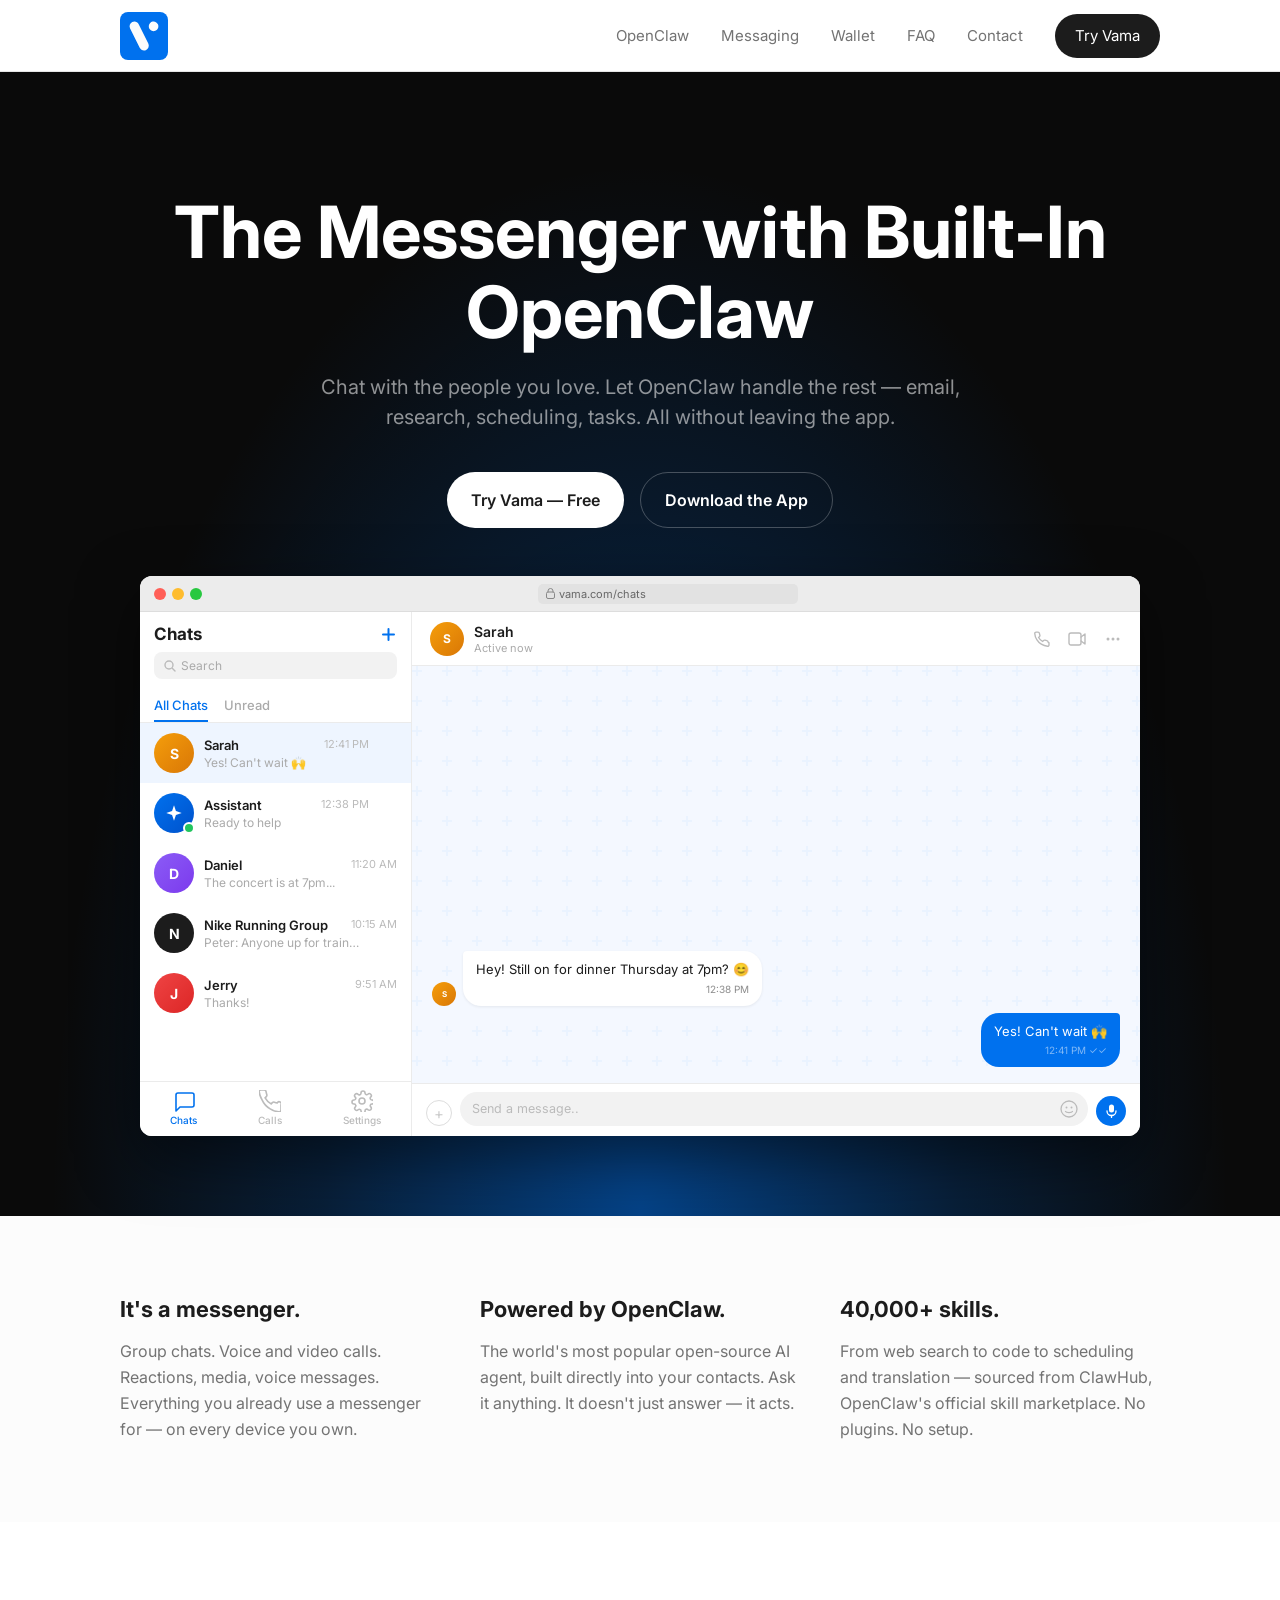
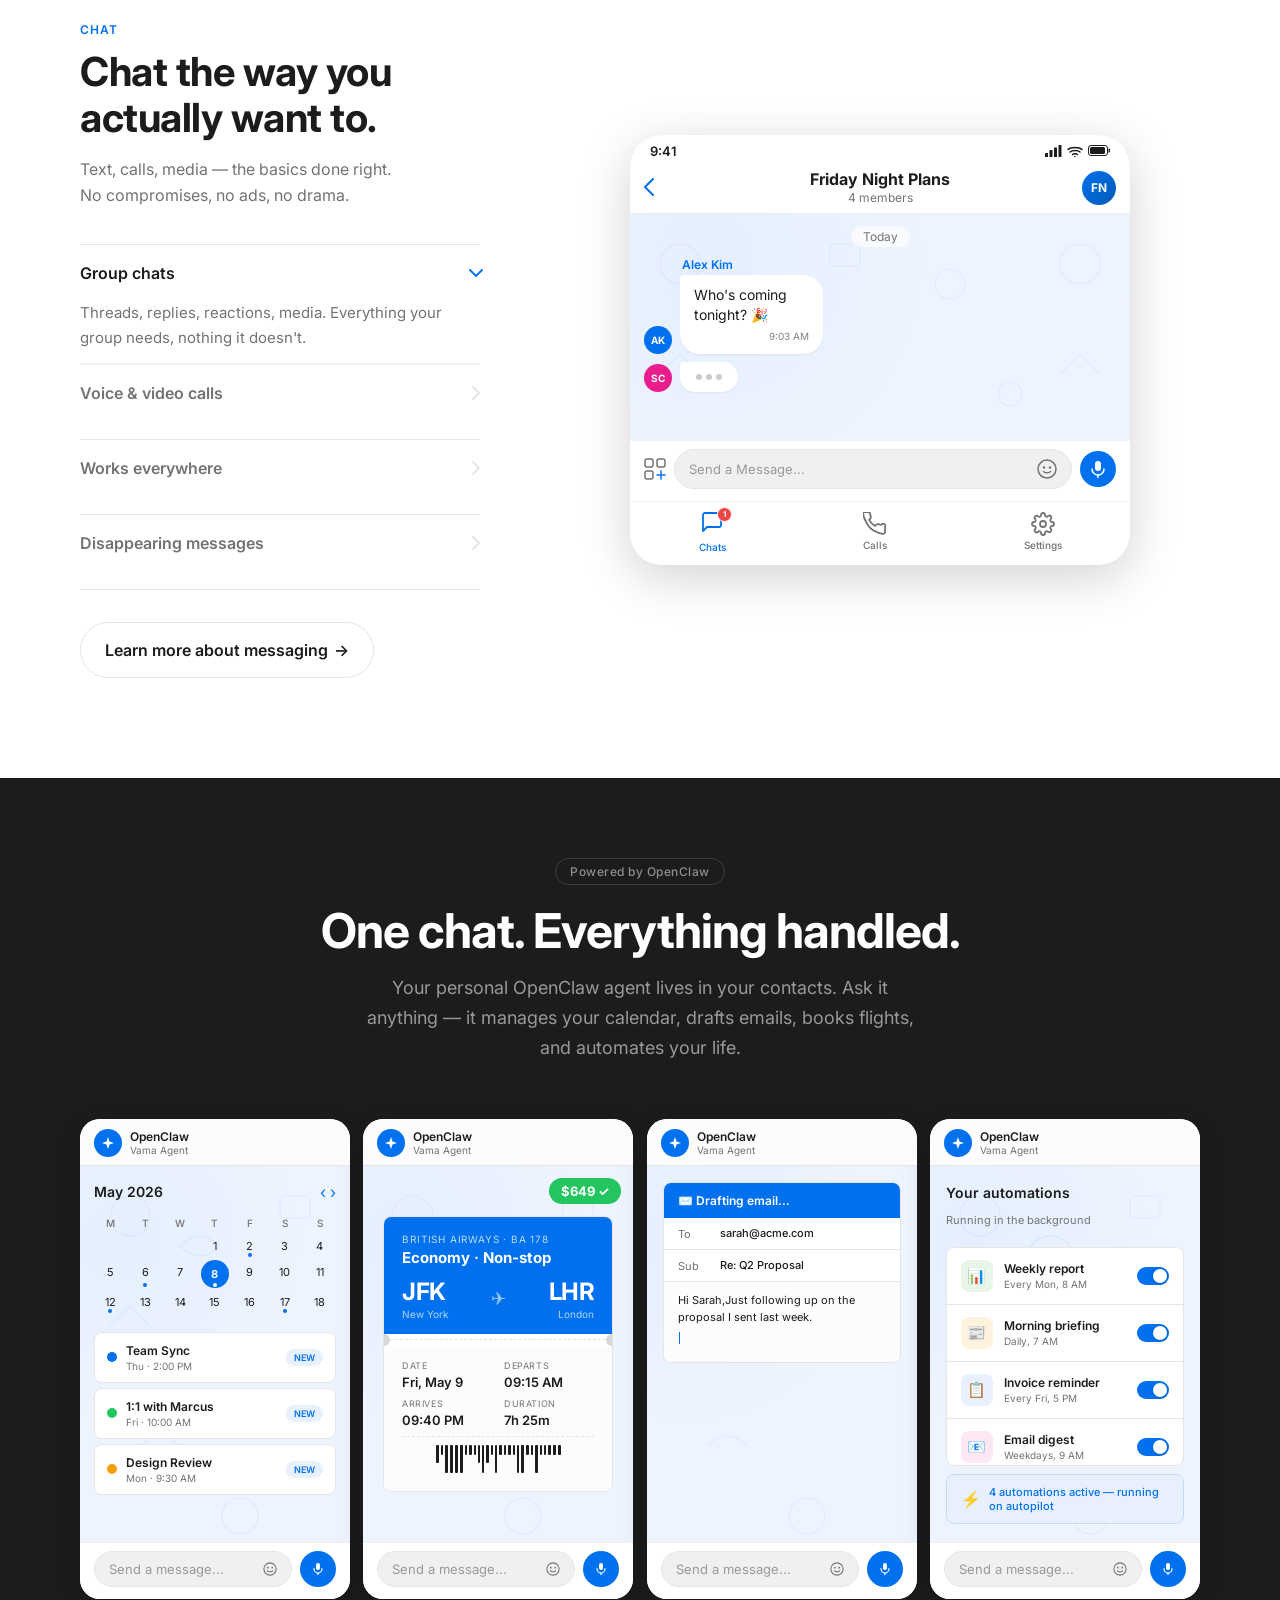
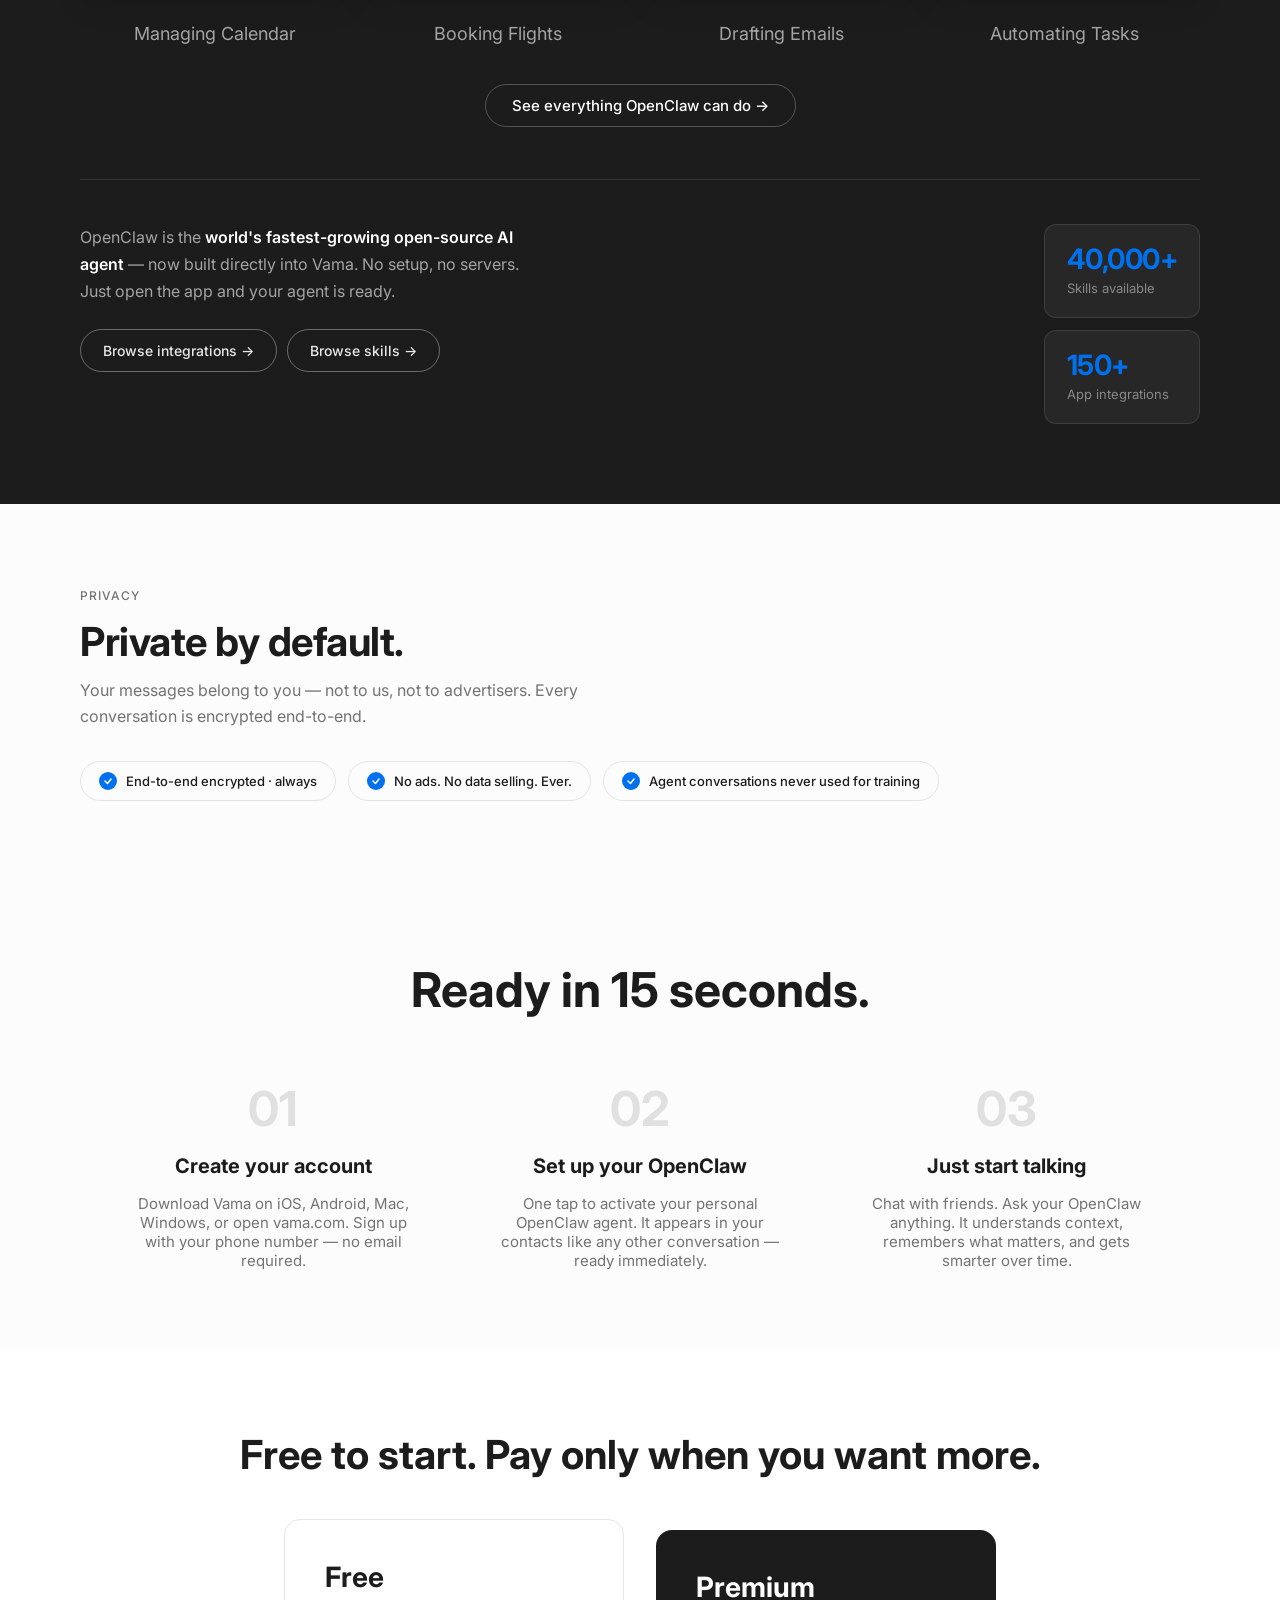
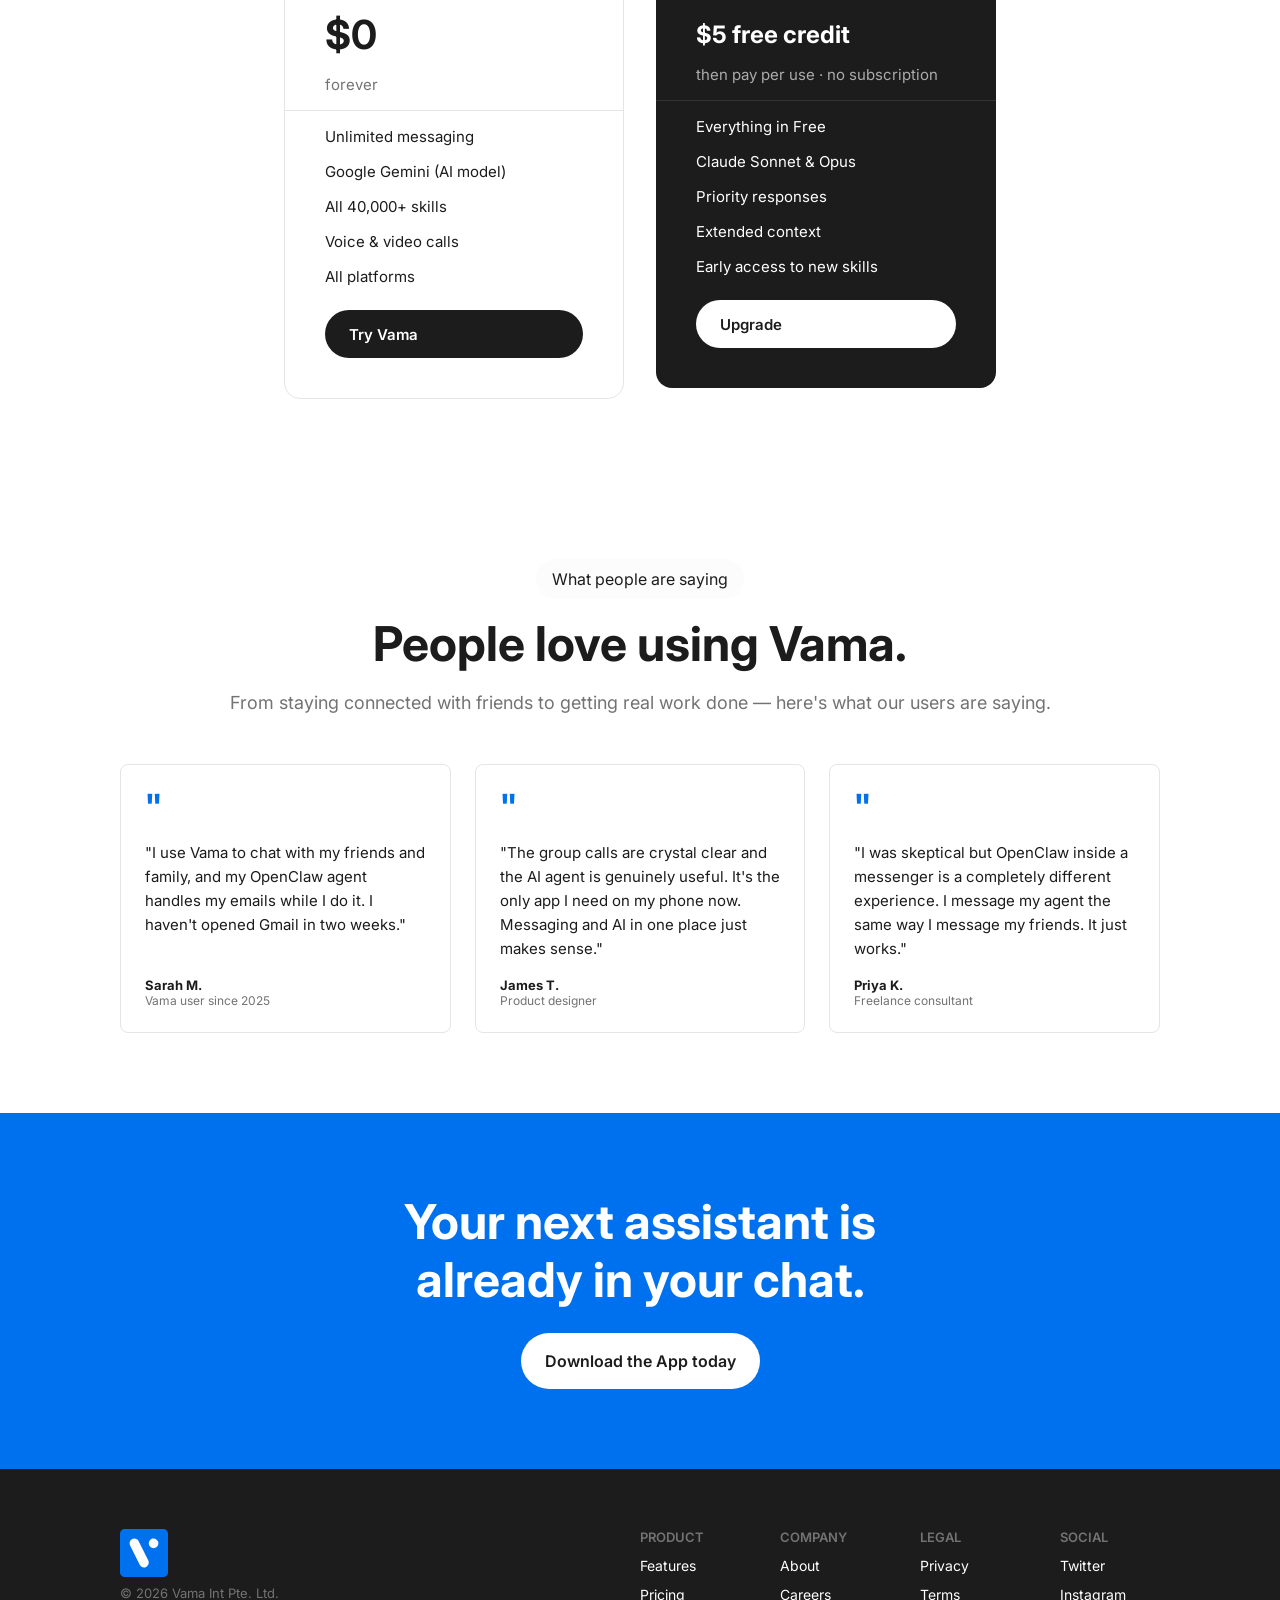
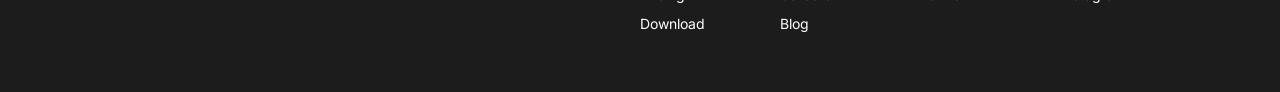
==== commit 91e9302c: "Hero: dark section bg with blue glow, no wrapper box Remove hero-dark-wrap entirely. Give .hero-cent" ====
--- a/index.html
+++ b/index.html
@@ -337,7 +337,6 @@
     <a href="#" class="btn-primary">Try Vama — Free</a>
     <a href="#" class="btn-secondary">Download the App</a>
   </div>
-  <div class="hero-dark-wrap">
   <div class="hero-animation-wrap">
     <div class="hero-desktop" id="app">
 
@@ -462,7 +461,6 @@
       </div>
 
     </div>
-  </div>
   </div>
 </section>
 
--- a/styles.css
+++ b/styles.css
@@ -203,50 +203,32 @@
 .hb-voice-tail { position: absolute; left: -5px; bottom: 0; width: 7px; height: 13px; transform: scaleX(-1); }
 
 /* ── Hero centered (homepage, animation) ── */
-.hero-centered { padding: 120px var(--px) 80px; background: #fff; display: flex; flex-direction: column; align-items: center; text-align: center; }
+/* Hero section — dark bg, blue glow behind animation */
+.hero-centered {
+  padding: 120px var(--px) 0;
+  background:
+    radial-gradient(ellipse at 50% 100%, rgba(0,113,238,0.55) 0%, rgba(0,113,238,0.2) 35%, transparent 65%),
+    #0a0a0a;
+  display: flex;
+  flex-direction: column;
+  align-items: center;
+  text-align: center;
+}
+.hero-centered .hero-title { color: #fff; }
+.hero-centered .hero-sub   { color: rgba(255,255,255,0.55); }
+.hero-centered .btn-primary   { background: #fff; color: #1C1C1C; }
+.hero-centered .btn-secondary { background: transparent; border-color: rgba(255,255,255,0.25); color: #fff; }
 
 /* Hero animation wrap */
-.hero-dark-wrap {
-  background: #0a0a0a;
-  width: 100%;
-  margin-top: 48px;
-  border-radius: 20px;
-  overflow: hidden;
-}
-
 .hero-animation-wrap {
   position: relative;
   width: 100%;
   max-width: 1000px;
-  margin: 0 auto;
+  margin: 48px auto 0;
   display: flex;
   align-items: center;
   justify-content: center;
-  background: transparent;
-  border: none;
-  padding: 40px;
-}
-
-.hero-animation-wrap::before {
-  content: '';
-  position: absolute;
-  inset: 0;
-  background: radial-gradient(
-    ellipse at 50% 50%,
-    rgba(0, 113, 238, 0.45) 0%,
-    rgba(0, 113, 238, 0.2) 30%,
-    rgba(0, 113, 238, 0.05) 60%,
-    transparent 75%
-  );
-  border-radius: 50%;
-  pointer-events: none;
-  z-index: 0;
-  animation: glowpulse 4s ease-in-out infinite;
-}
-
-@keyframes glowpulse {
-  0%,100% { opacity: 0.85; transform: scale(1); }
-  50% { opacity: 1; transform: scale(1.06); }
+  padding: 0 0 80px;
 }
 
 .hero-desktop {
@@ -275,7 +257,7 @@
 }
 
 @media (max-width: 768px) {
-  .hero-desktop, .hero-animation-wrap, .hero-dark-wrap { display: none; }
+  .hero-desktop, .hero-animation-wrap { display: none; }
 }
 
 /* ── Three columns ── */
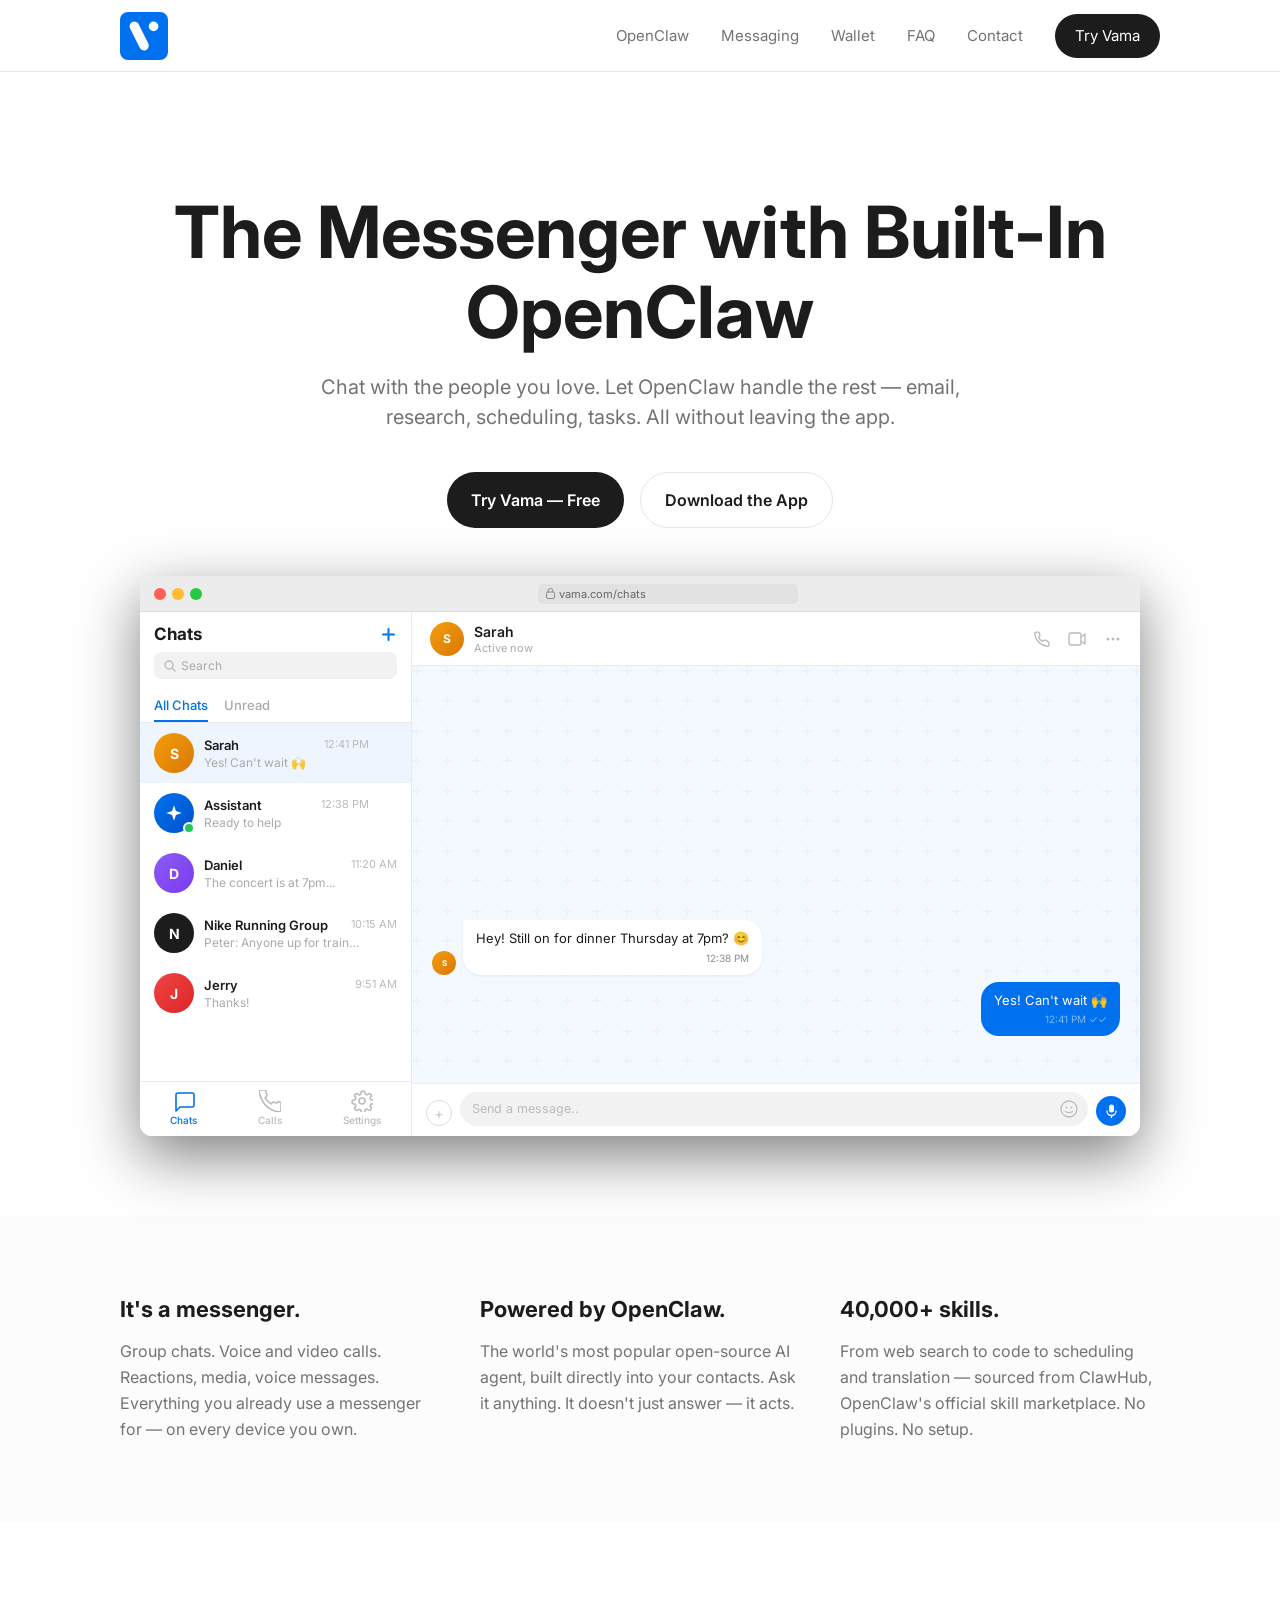
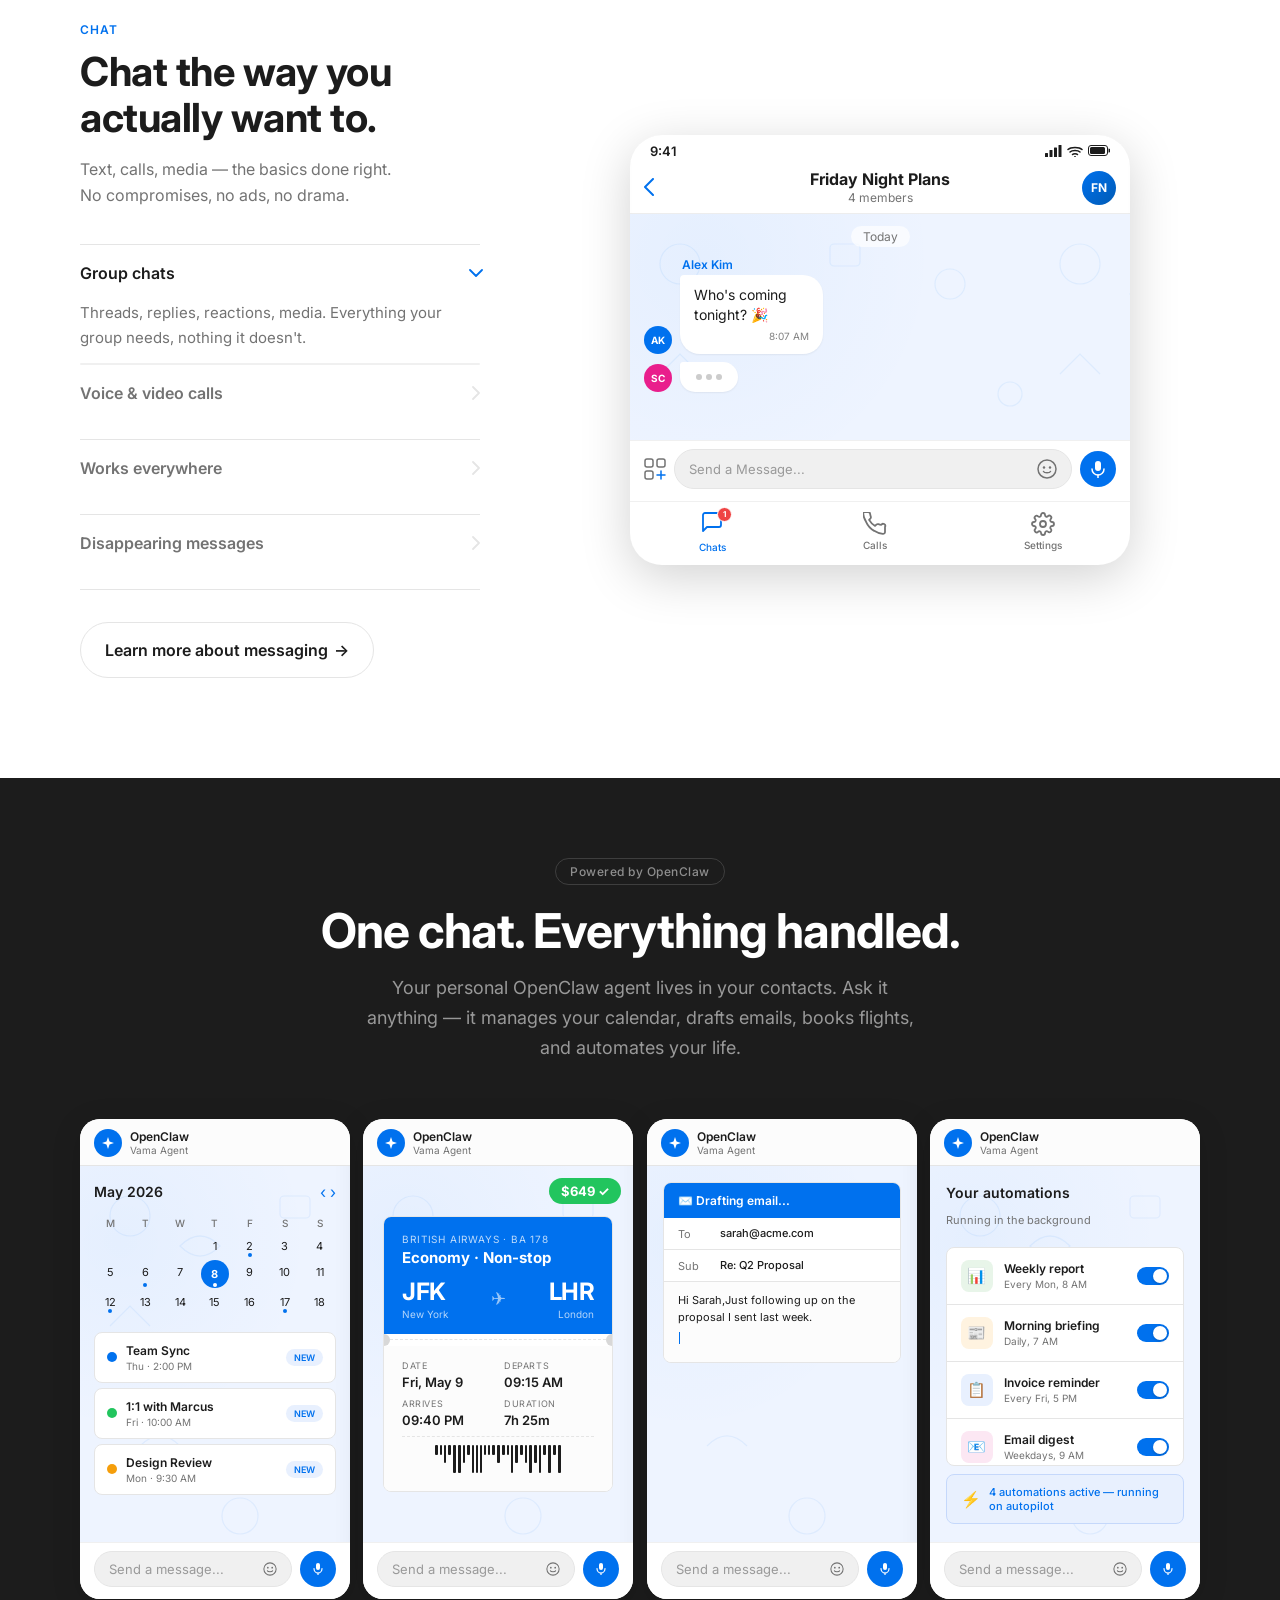
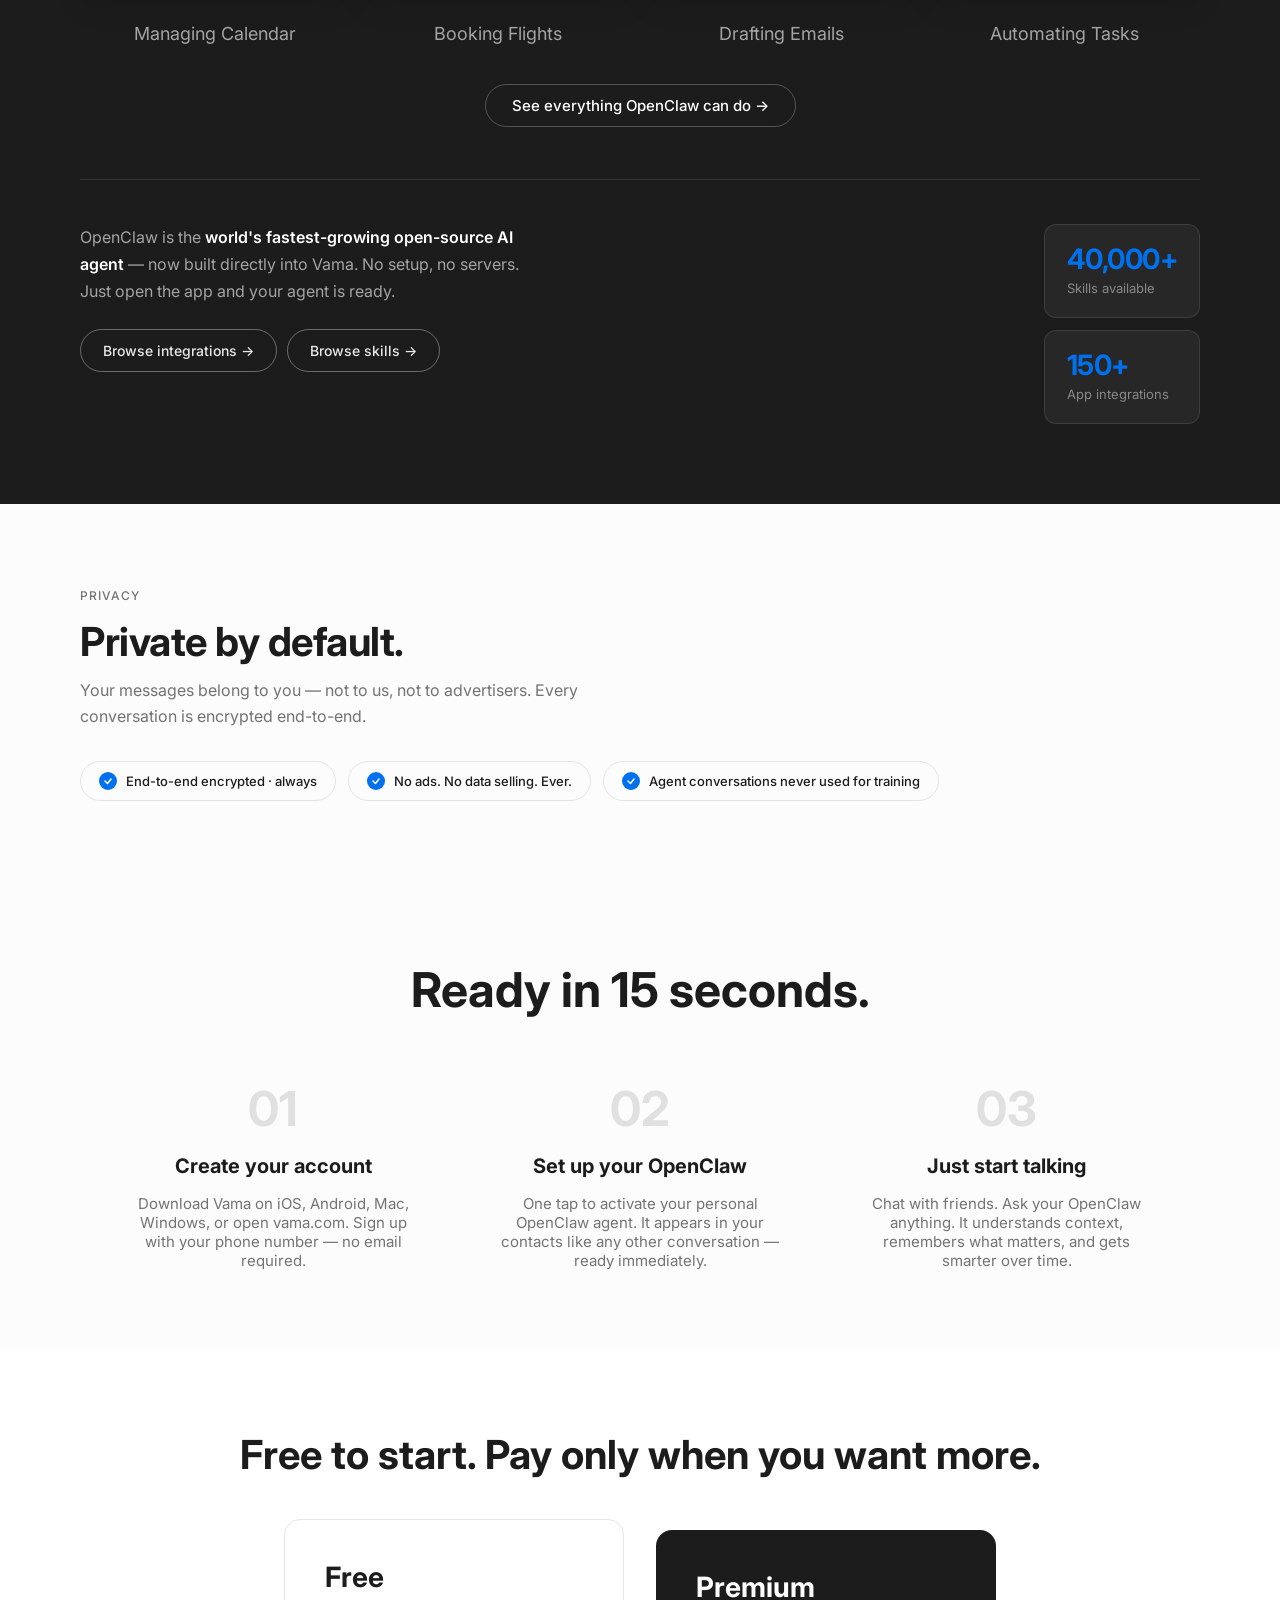
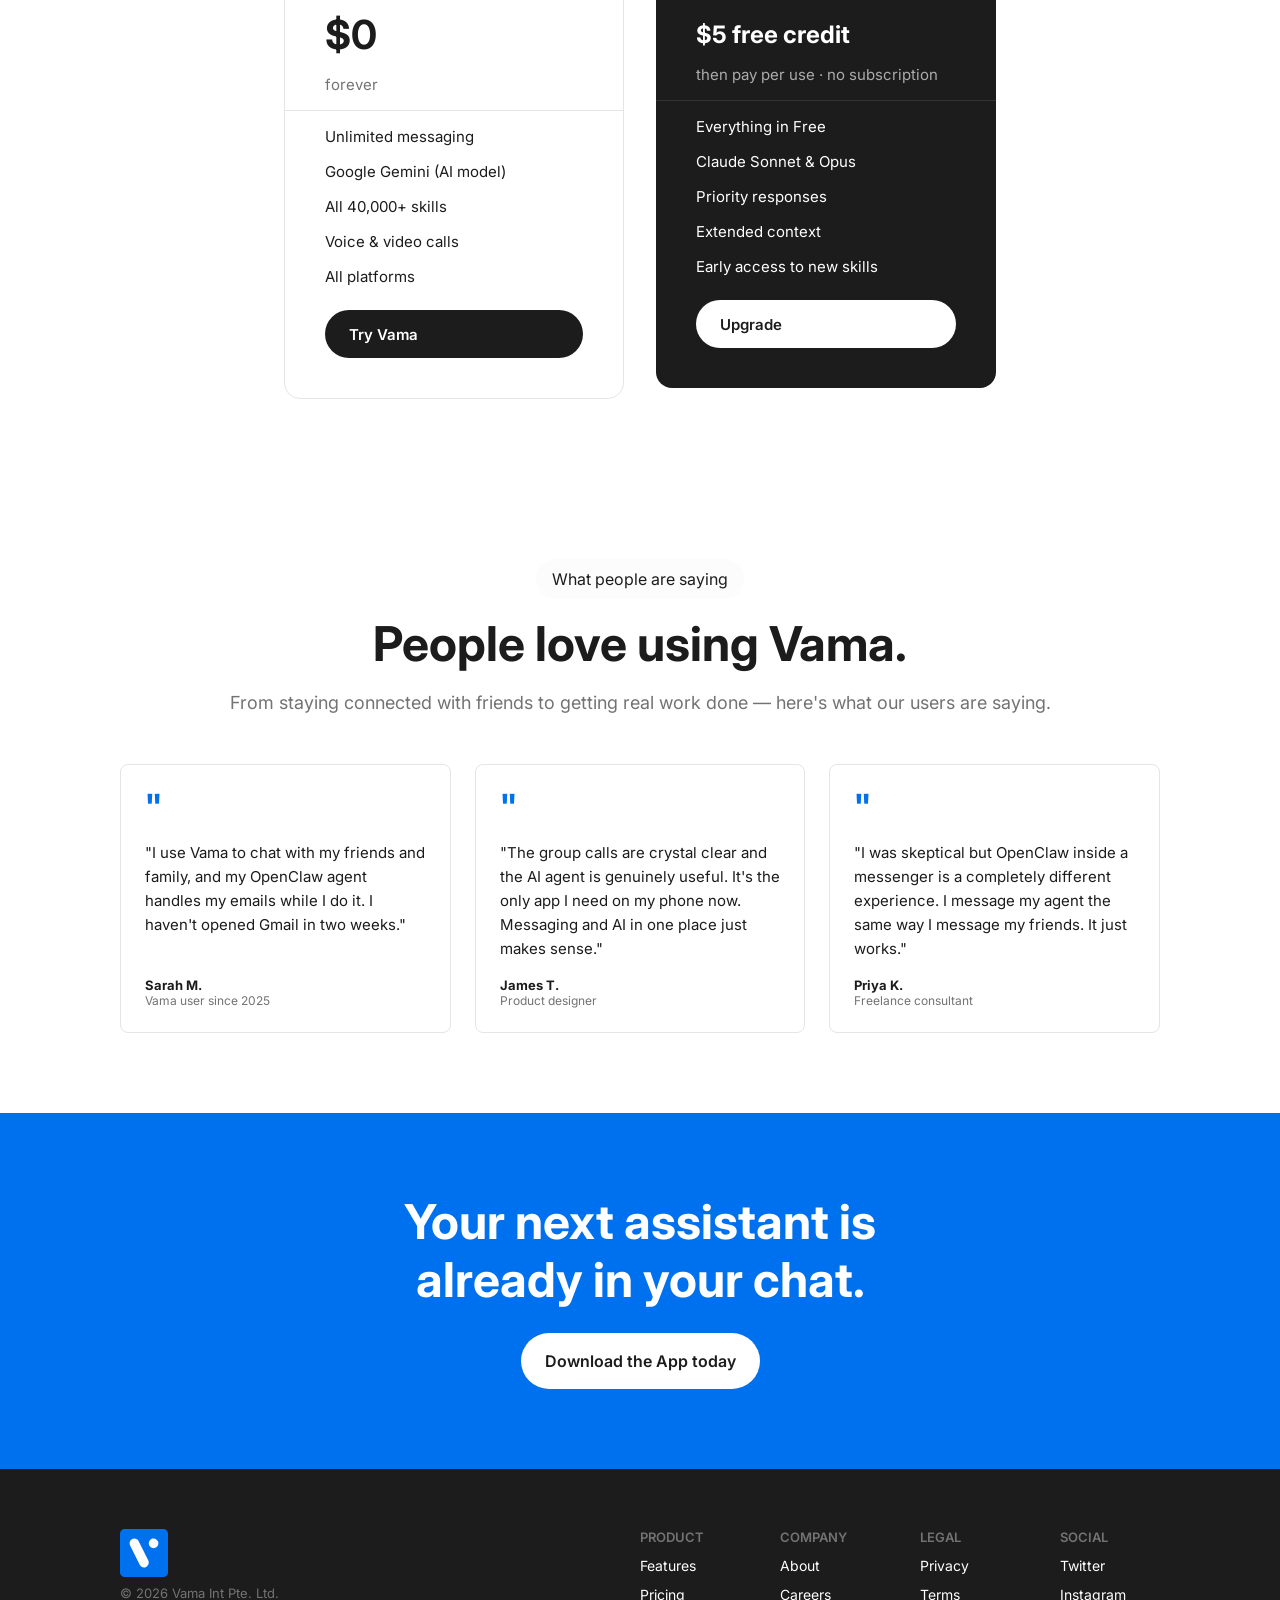
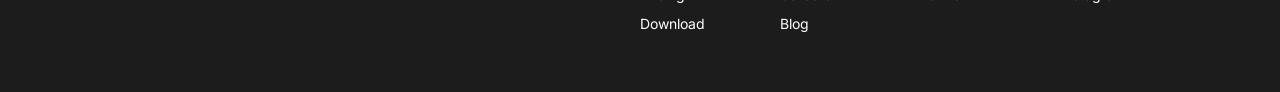
==== commit 0c988a24: "Fix outgoing bubble text centering on line wrap Add text-align:left to .bub.out so multi-line sent m" ====
--- a/index.html
+++ b/index.html
@@ -289,7 +289,7 @@
 .mav { width:24px; height:24px; border-radius:50%; display:flex; align-items:center; justify-content:center; font-size:8px; font-weight:700; color:#fff; flex-shrink:0; }
 .bub { max-width:62%; padding:9px 13px; font-size:13px; line-height:1.45; border-radius:18px; }
 .bub.in { background:#fff; color:#1C1C1C; border-radius:4px 18px 18px 18px; box-shadow:0 1px 3px rgba(0,0,0,0.07); text-align:left; }
-.bub.out { background:#0071EE; color:#fff; border-radius:18px 4px 18px 18px; }
+.bub.out { background:#0071EE; color:#fff; border-radius:18px 4px 18px 18px; text-align:left; }
 .bub-meta { font-size:10px; margin-top:3px; opacity:0.5; text-align:right; }
 .trow { display:flex; gap:7px; align-items:flex-end; }
 .tbub { background:#fff; border-radius:4px 18px 18px 18px; padding:9px 13px; display:flex; gap:4px; align-items:center; box-shadow:0 1px 3px rgba(0,0,0,0.07); }
--- a/styles.css
+++ b/styles.css
@@ -203,21 +203,15 @@
 .hb-voice-tail { position: absolute; left: -5px; bottom: 0; width: 7px; height: 13px; transform: scaleX(-1); }
 
 /* ── Hero centered (homepage, animation) ── */
-/* Hero section — dark bg, blue glow behind animation */
+/* Hero section — centered, white */
 .hero-centered {
-  padding: 120px var(--px) 0;
-  background:
-    radial-gradient(ellipse at 50% 100%, rgba(0,113,238,0.55) 0%, rgba(0,113,238,0.2) 35%, transparent 65%),
-    #0a0a0a;
+  padding: 120px var(--px) 80px;
+  background: #fff;
   display: flex;
   flex-direction: column;
   align-items: center;
   text-align: center;
 }
-.hero-centered .hero-title { color: #fff; }
-.hero-centered .hero-sub   { color: rgba(255,255,255,0.55); }
-.hero-centered .btn-primary   { background: #fff; color: #1C1C1C; }
-.hero-centered .btn-secondary { background: transparent; border-color: rgba(255,255,255,0.25); color: #fff; }
 
 /* Hero animation wrap */
 .hero-animation-wrap {
@@ -228,7 +222,6 @@
   display: flex;
   align-items: center;
   justify-content: center;
-  padding: 0 0 80px;
 }
 
 .hero-desktop {
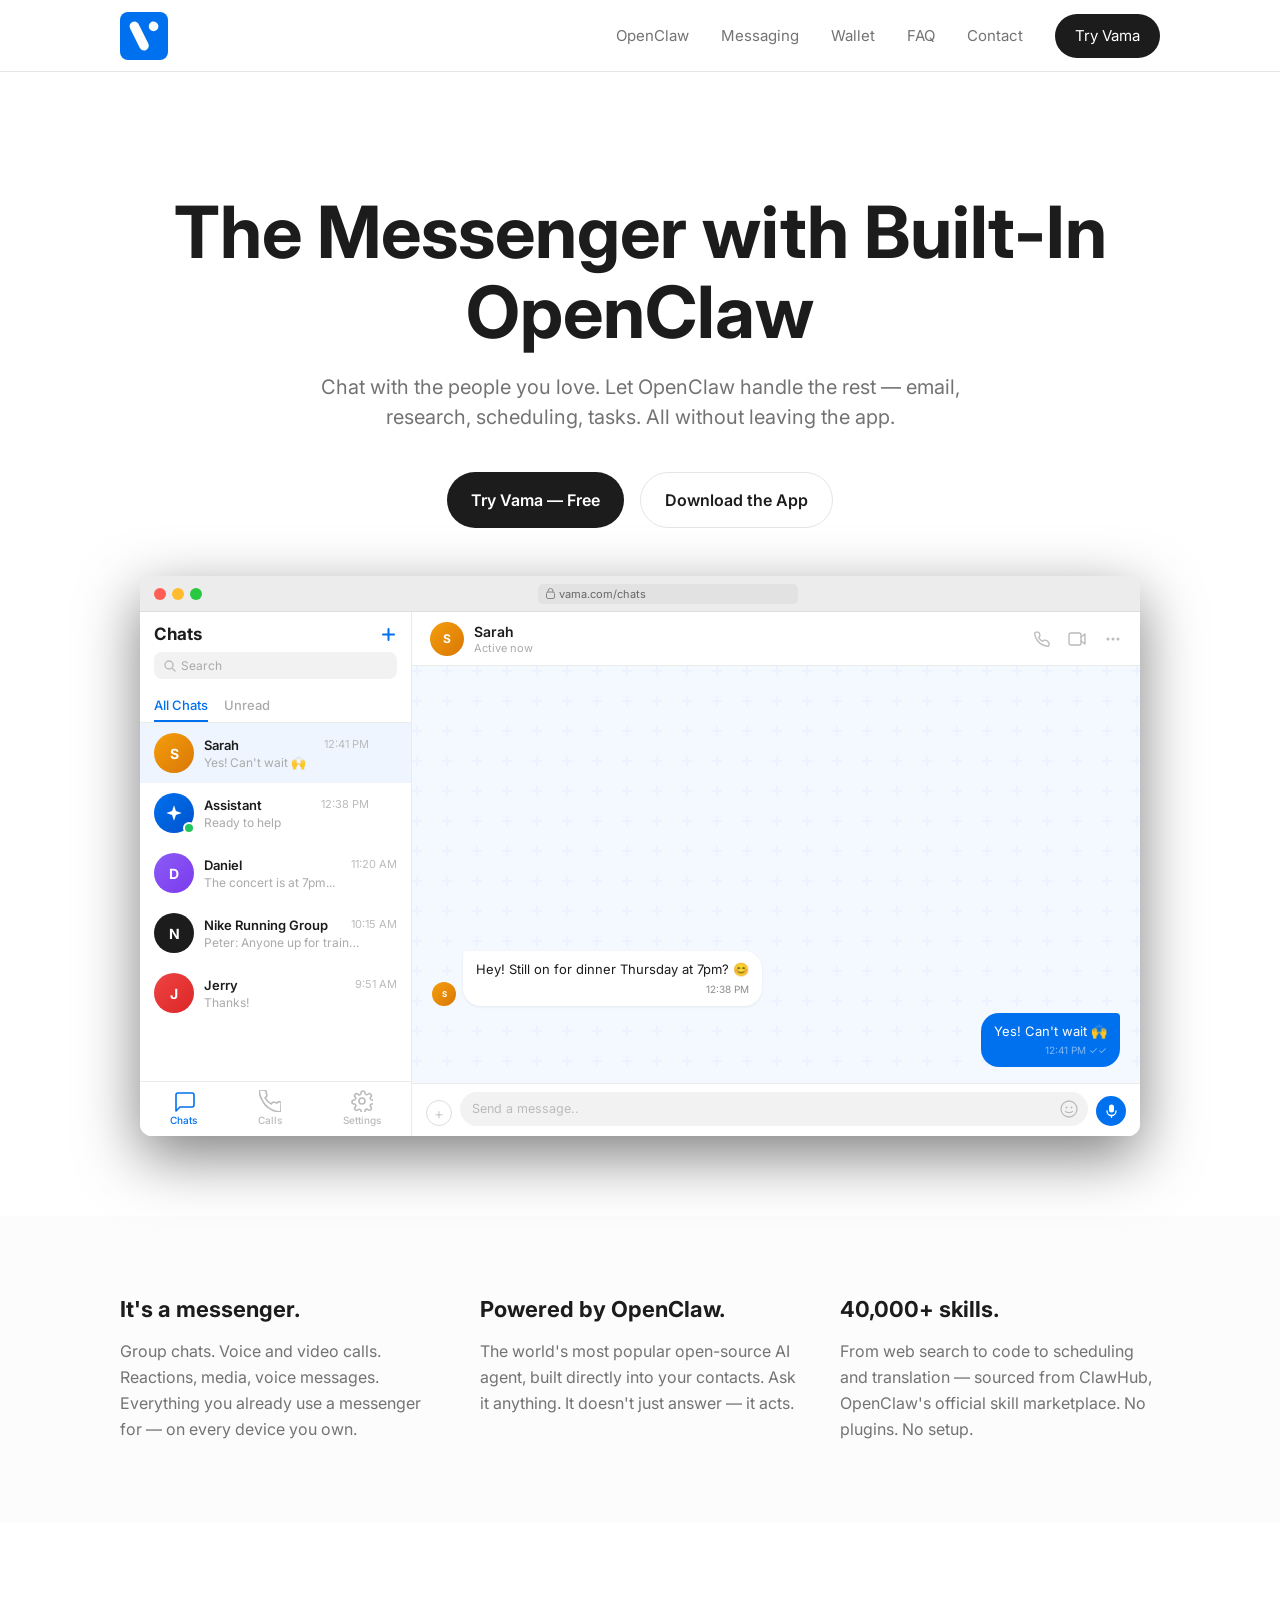
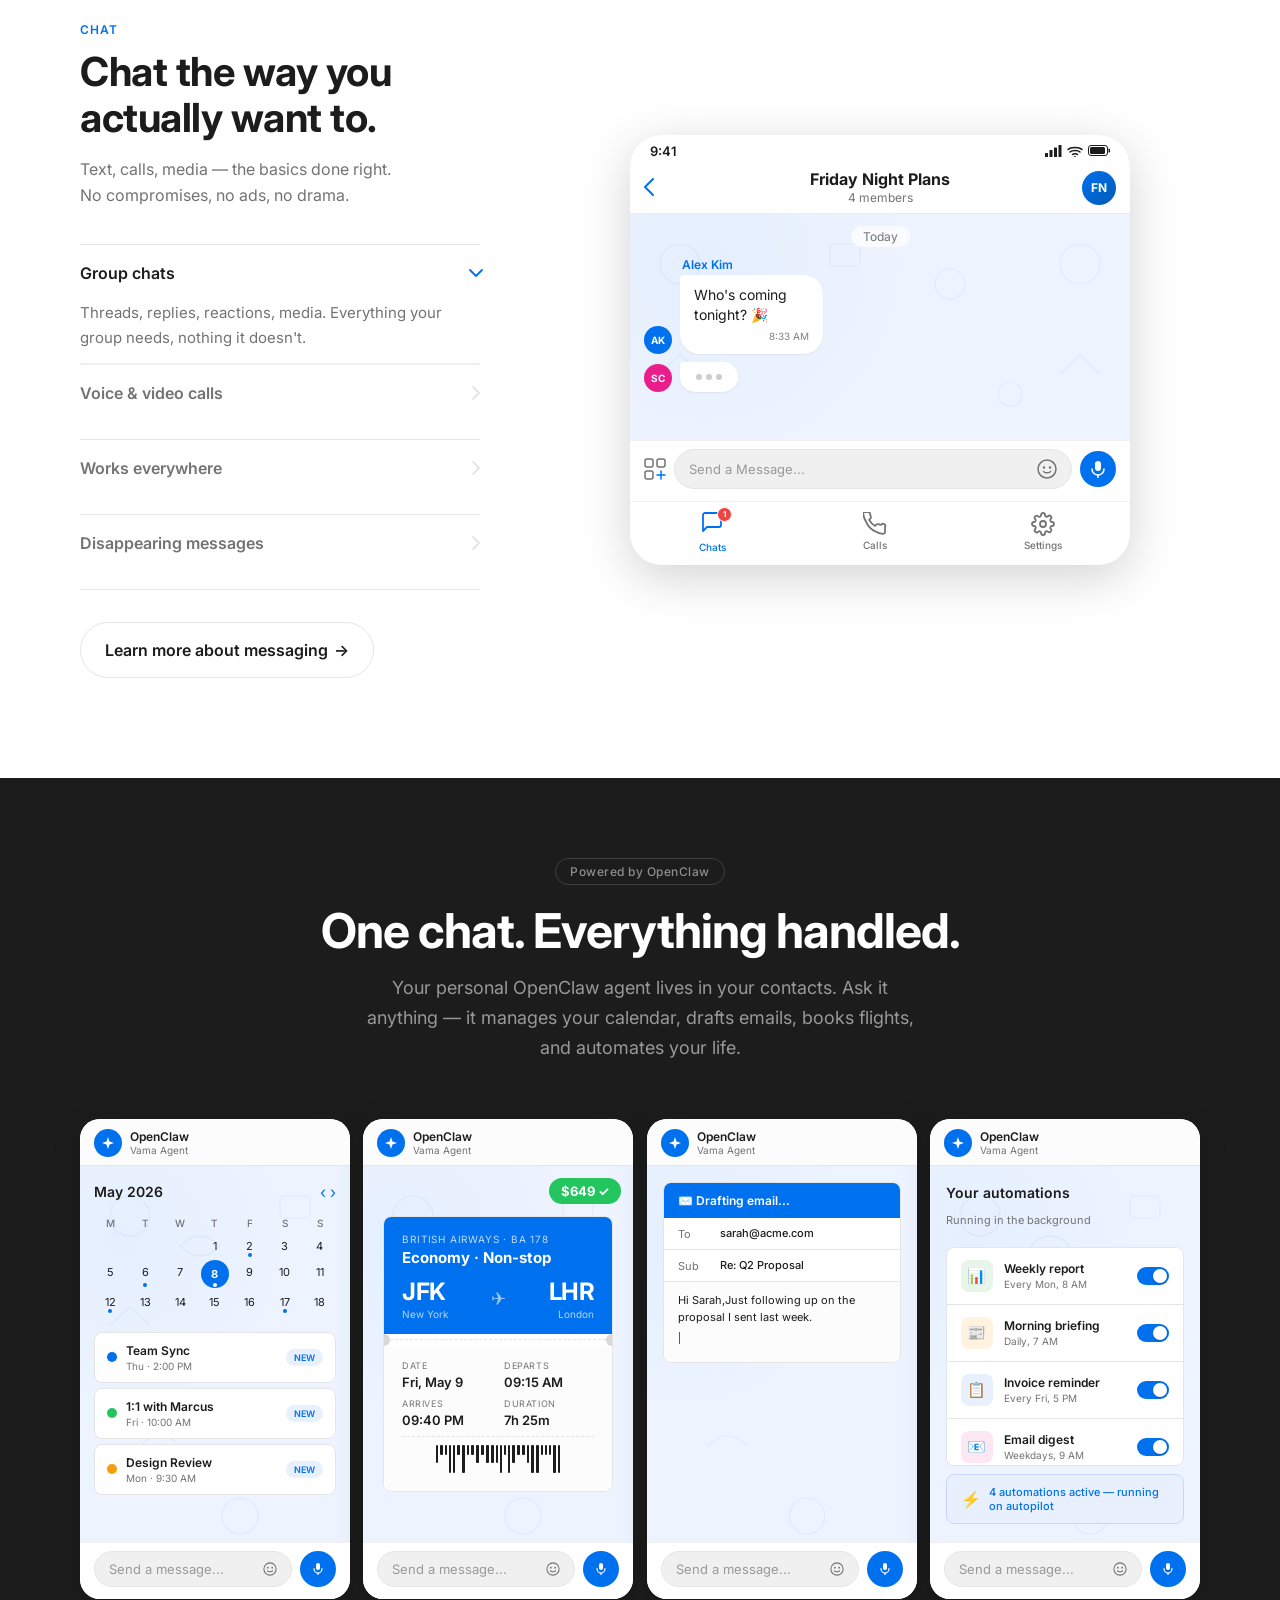
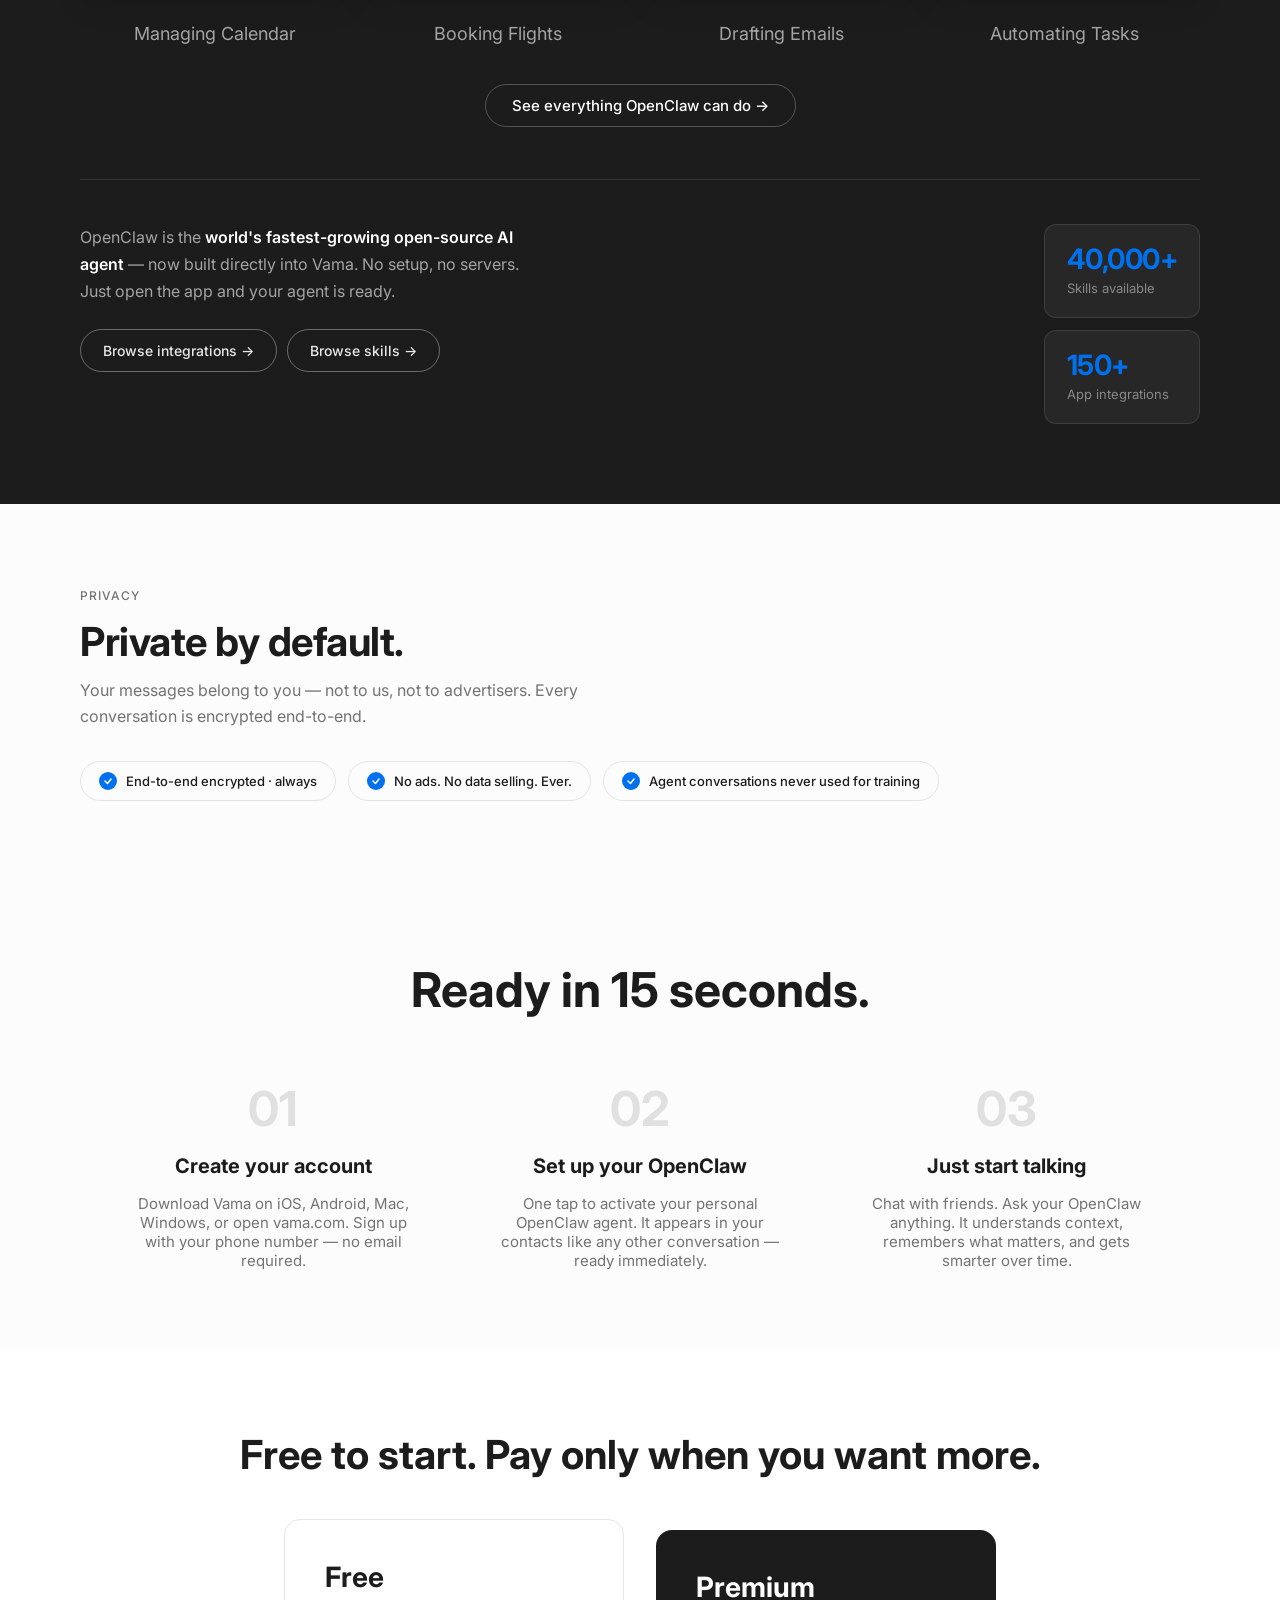
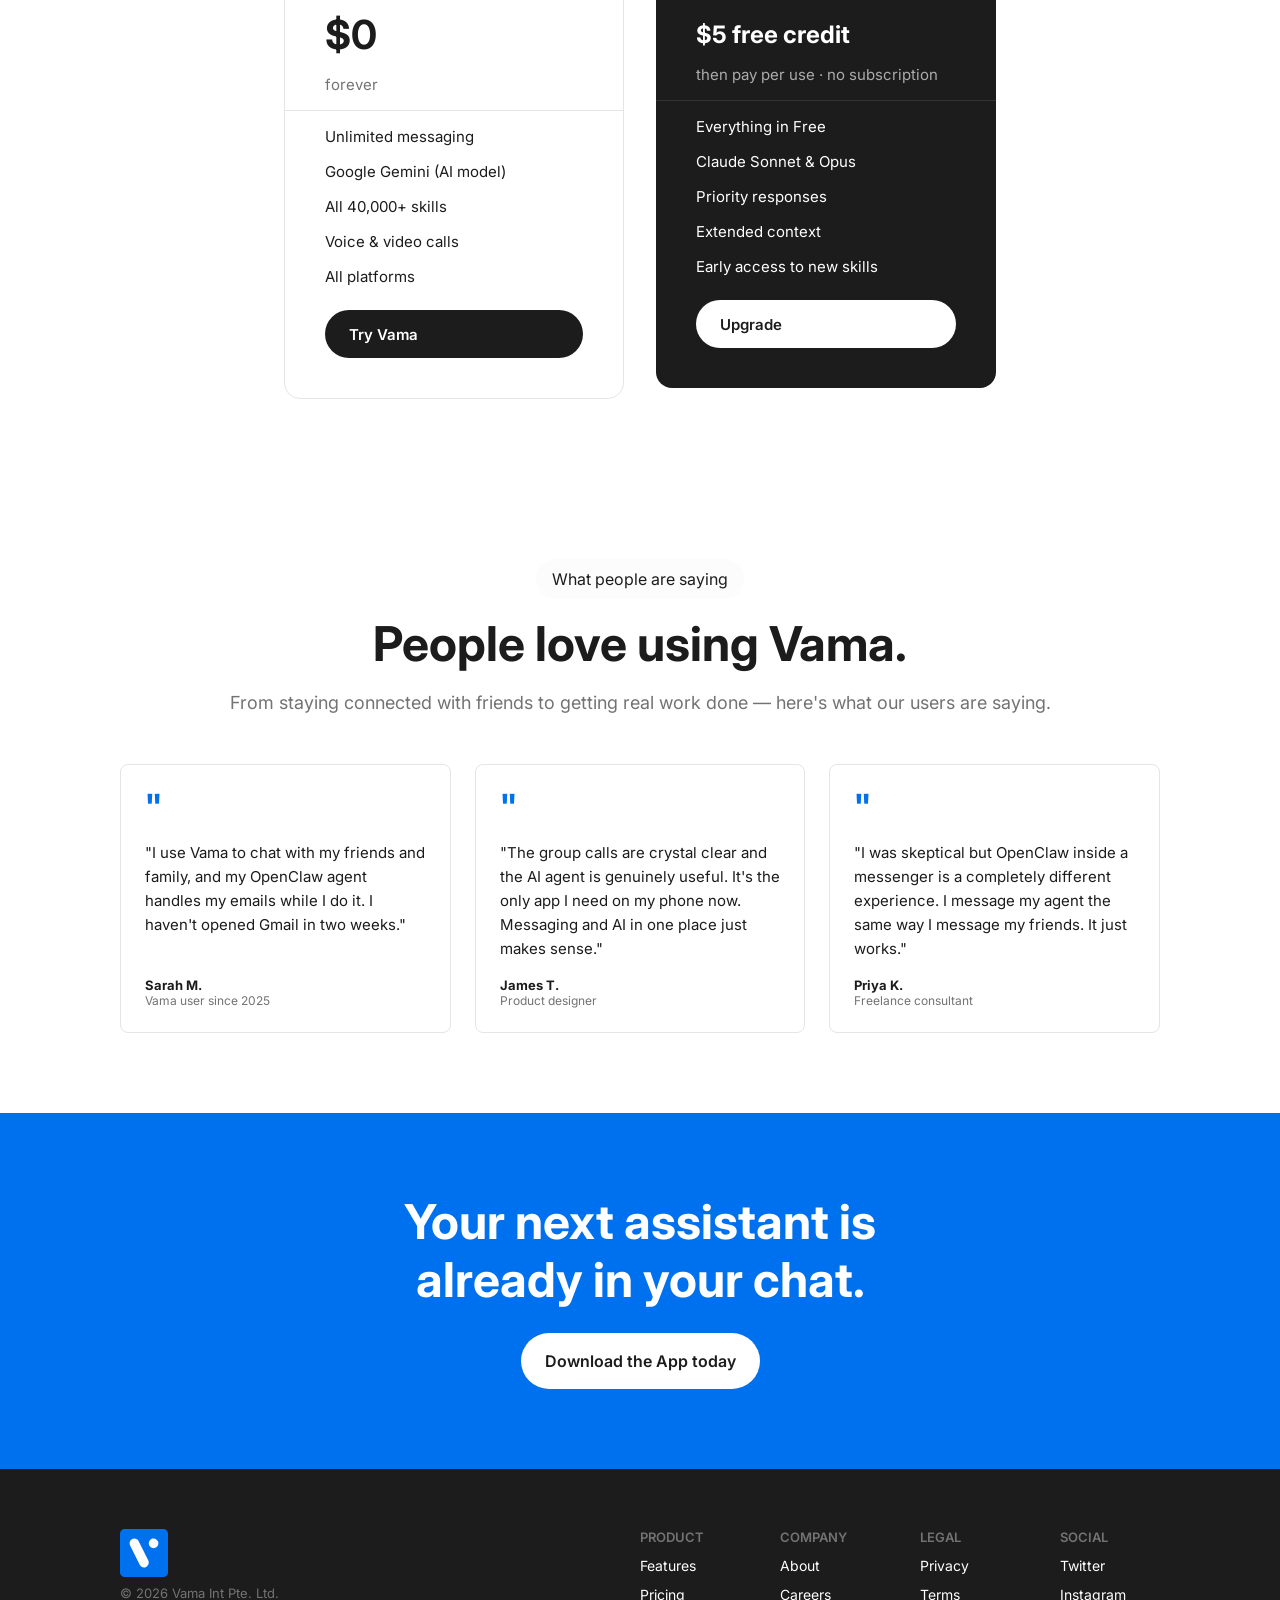
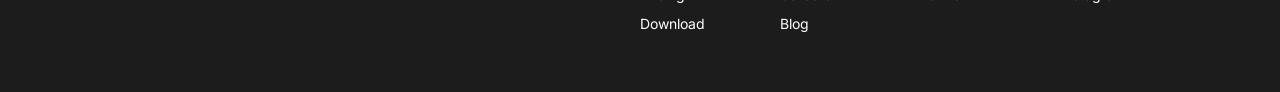
==== commit a0af3cbf: "Align bot-note to right side of chat (outgoing position) Add margin-left:auto so the OpenClaw inline" ====
--- a/index.html
+++ b/index.html
@@ -295,7 +295,7 @@
 .tbub { background:#fff; border-radius:4px 18px 18px 18px; padding:9px 13px; display:flex; gap:4px; align-items:center; box-shadow:0 1px 3px rgba(0,0,0,0.07); }
 .td { width:6px; height:6px; border-radius:50%; background:#ccc; animation:td 1.2s infinite; }
 .td:nth-child(2){animation-delay:0.18s} .td:nth-child(3){animation-delay:0.36s}
-.bot-note { display:flex; align-items:flex-start; gap:8px; background:rgba(0,113,238,0.07); border:1px solid rgba(0,113,238,0.18); border-radius:12px; padding:10px 13px; margin:2px 0; max-width:75%; }
+.bot-note { display:flex; align-items:flex-start; gap:8px; background:rgba(0,113,238,0.07); border:1px solid rgba(0,113,238,0.18); border-radius:12px; padding:10px 13px; margin:2px 0 2px auto; max-width:75%; }
 .bn-icon { width:20px; height:20px; border-radius:50%; background:#0071EE; display:flex; align-items:center; justify-content:center; flex-shrink:0; margin-top:1px; }
 .bn-text { font-size:12px; font-weight:500; color:#0052BB; line-height:1.45; text-align:left; }
 .bn-label { font-size:10px; color:rgba(0,113,238,0.55); margin-top:3px; font-style:italic; text-align:left; }
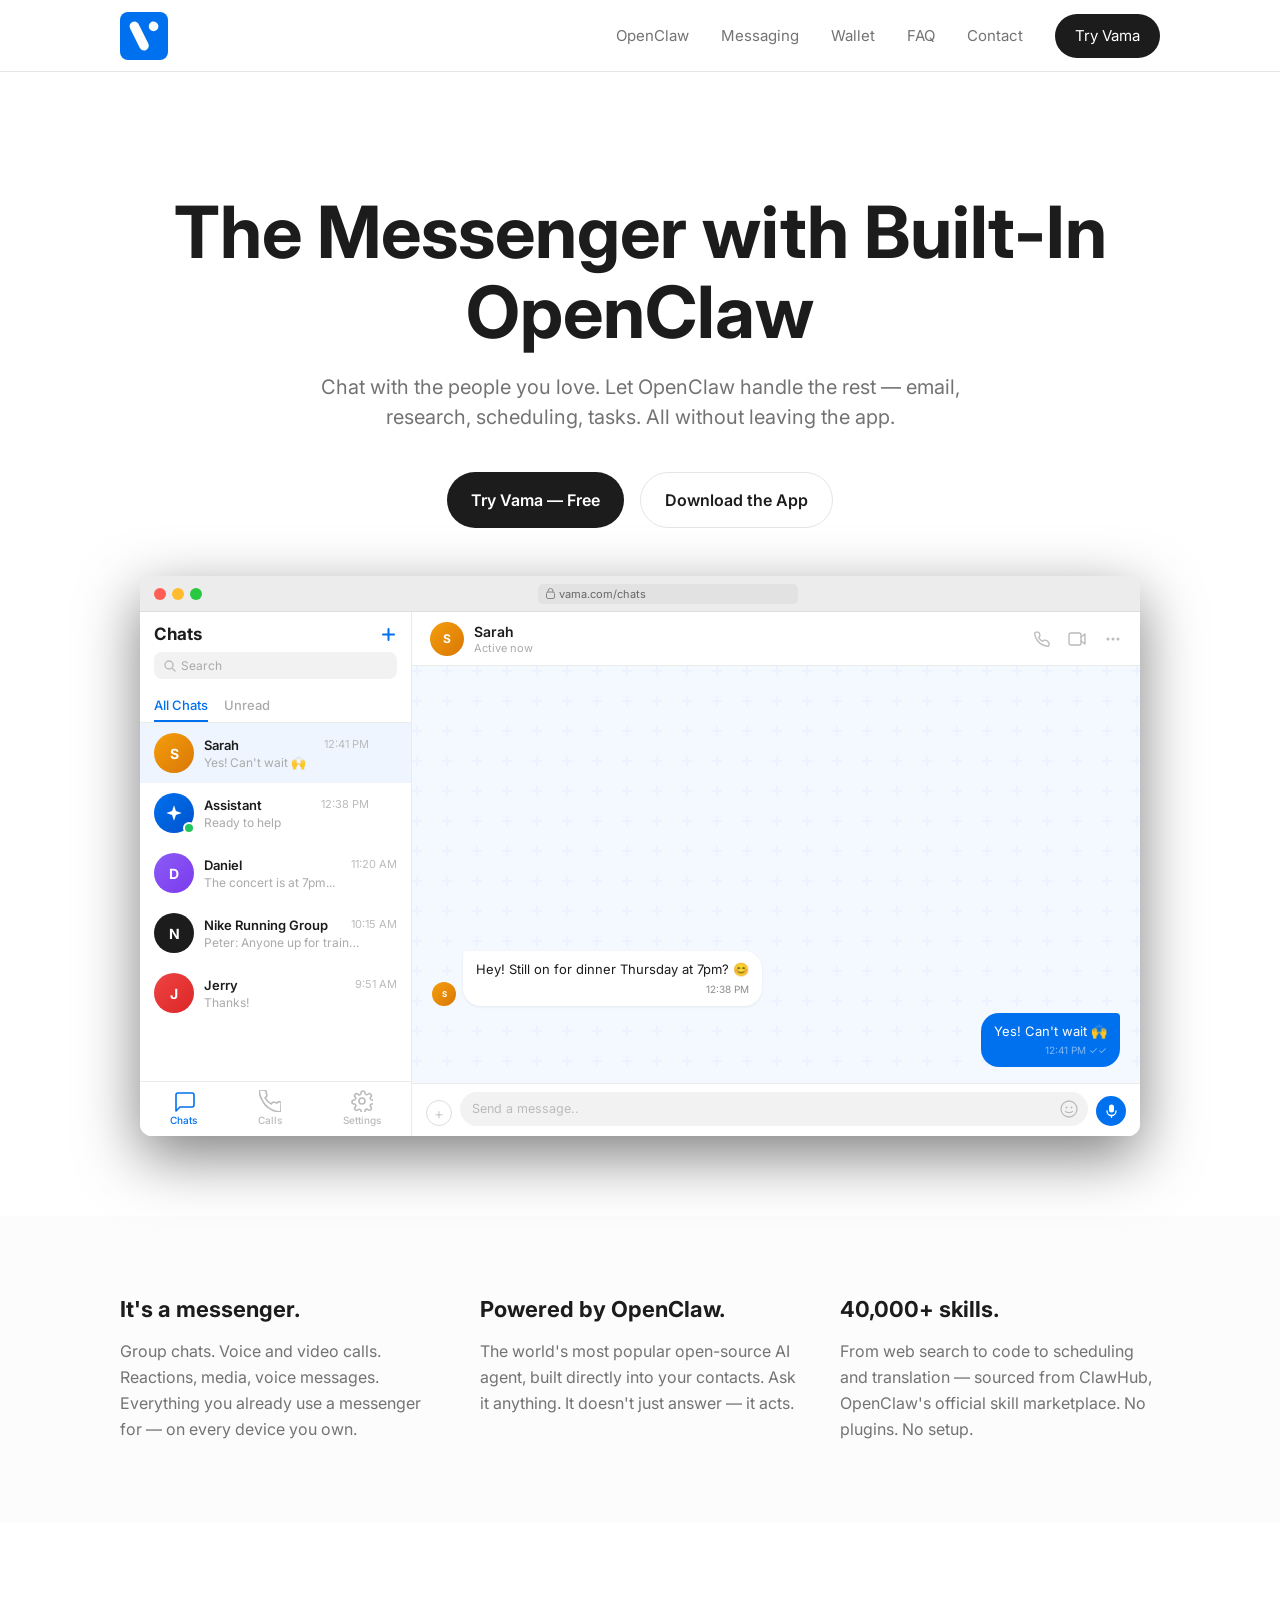
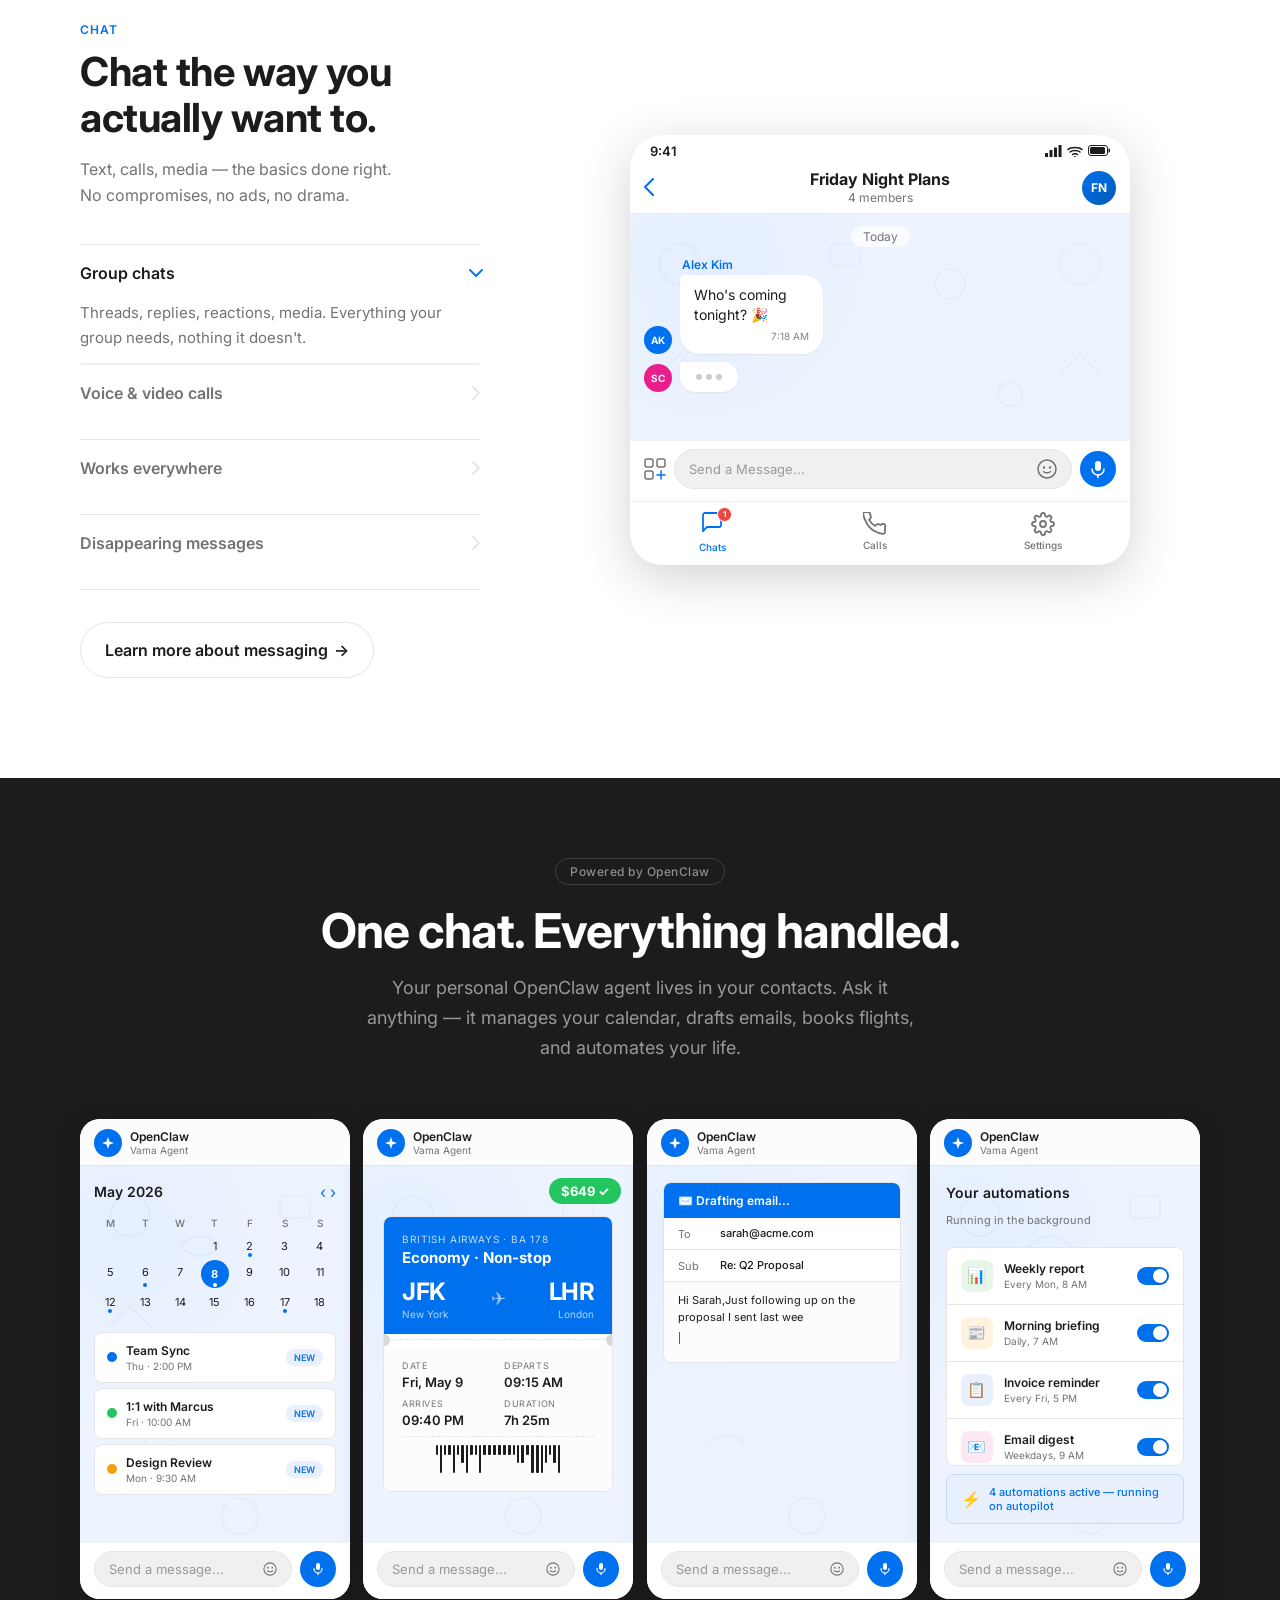
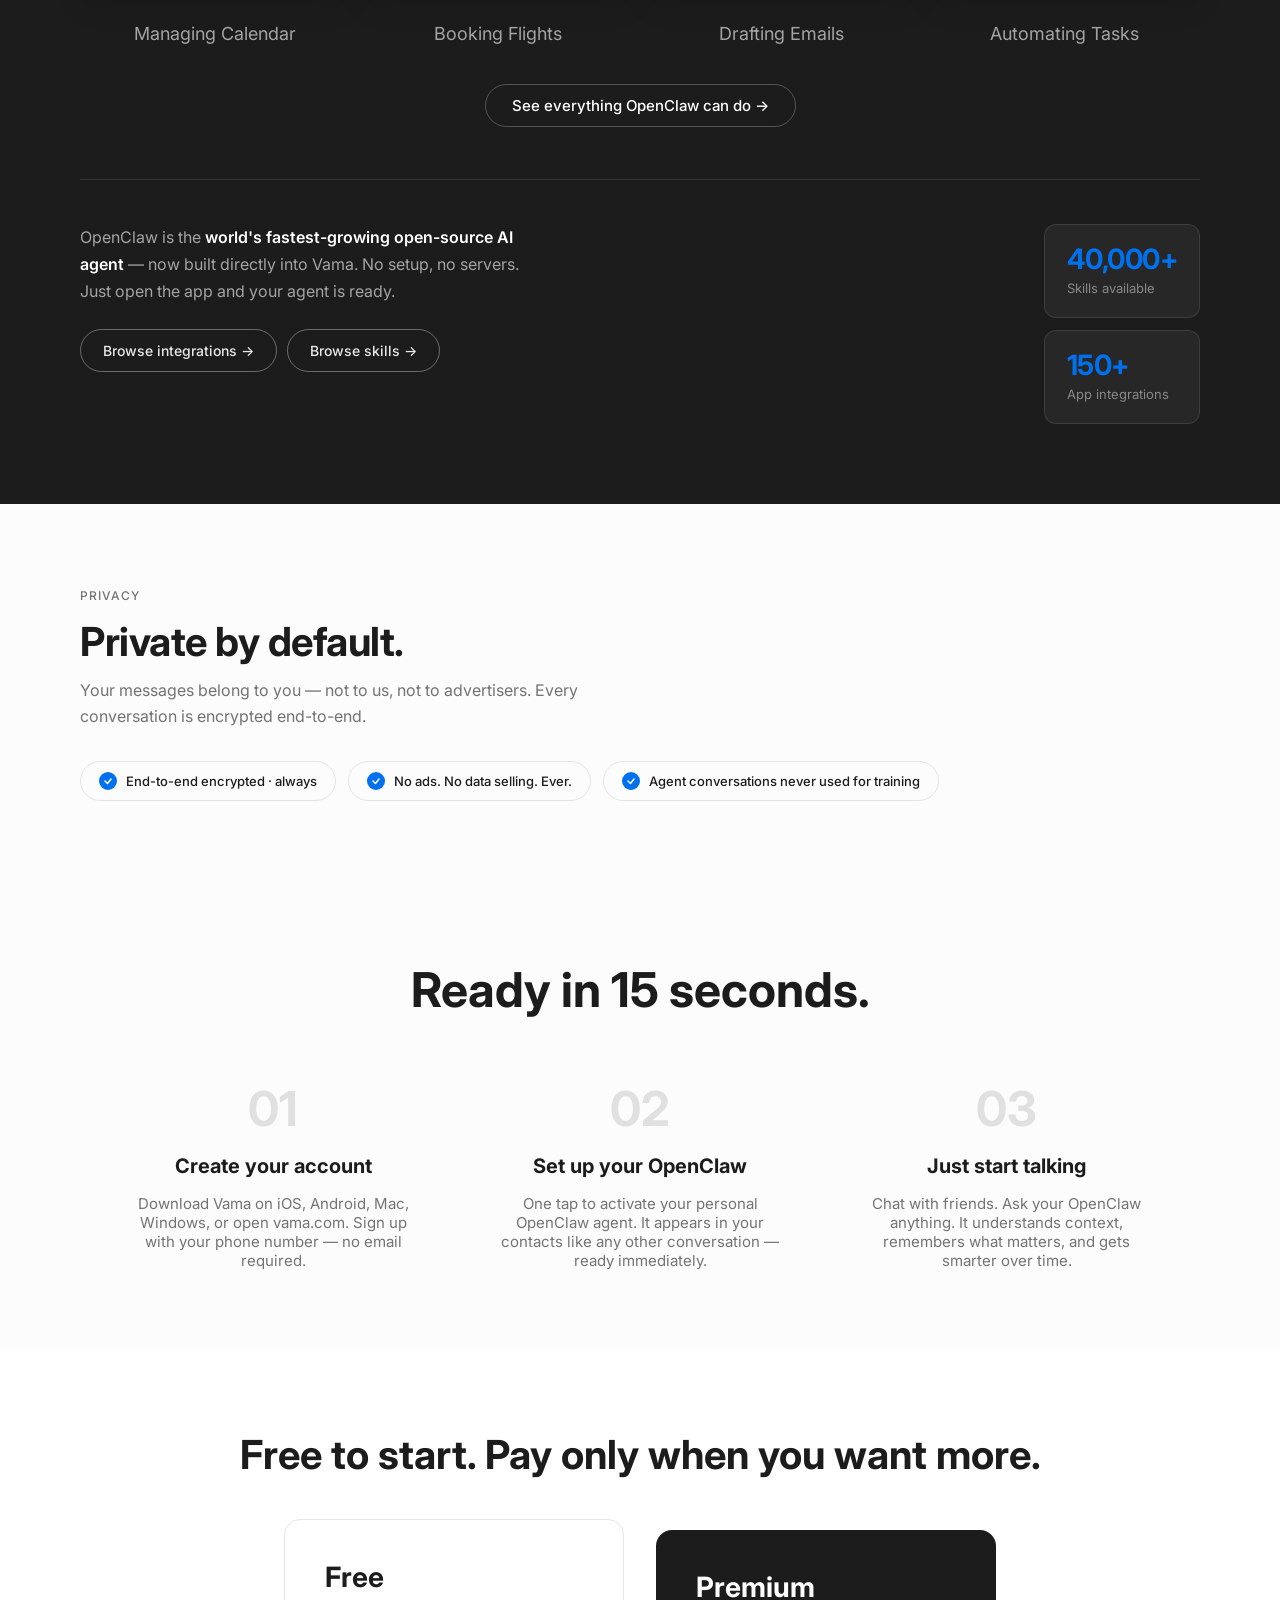
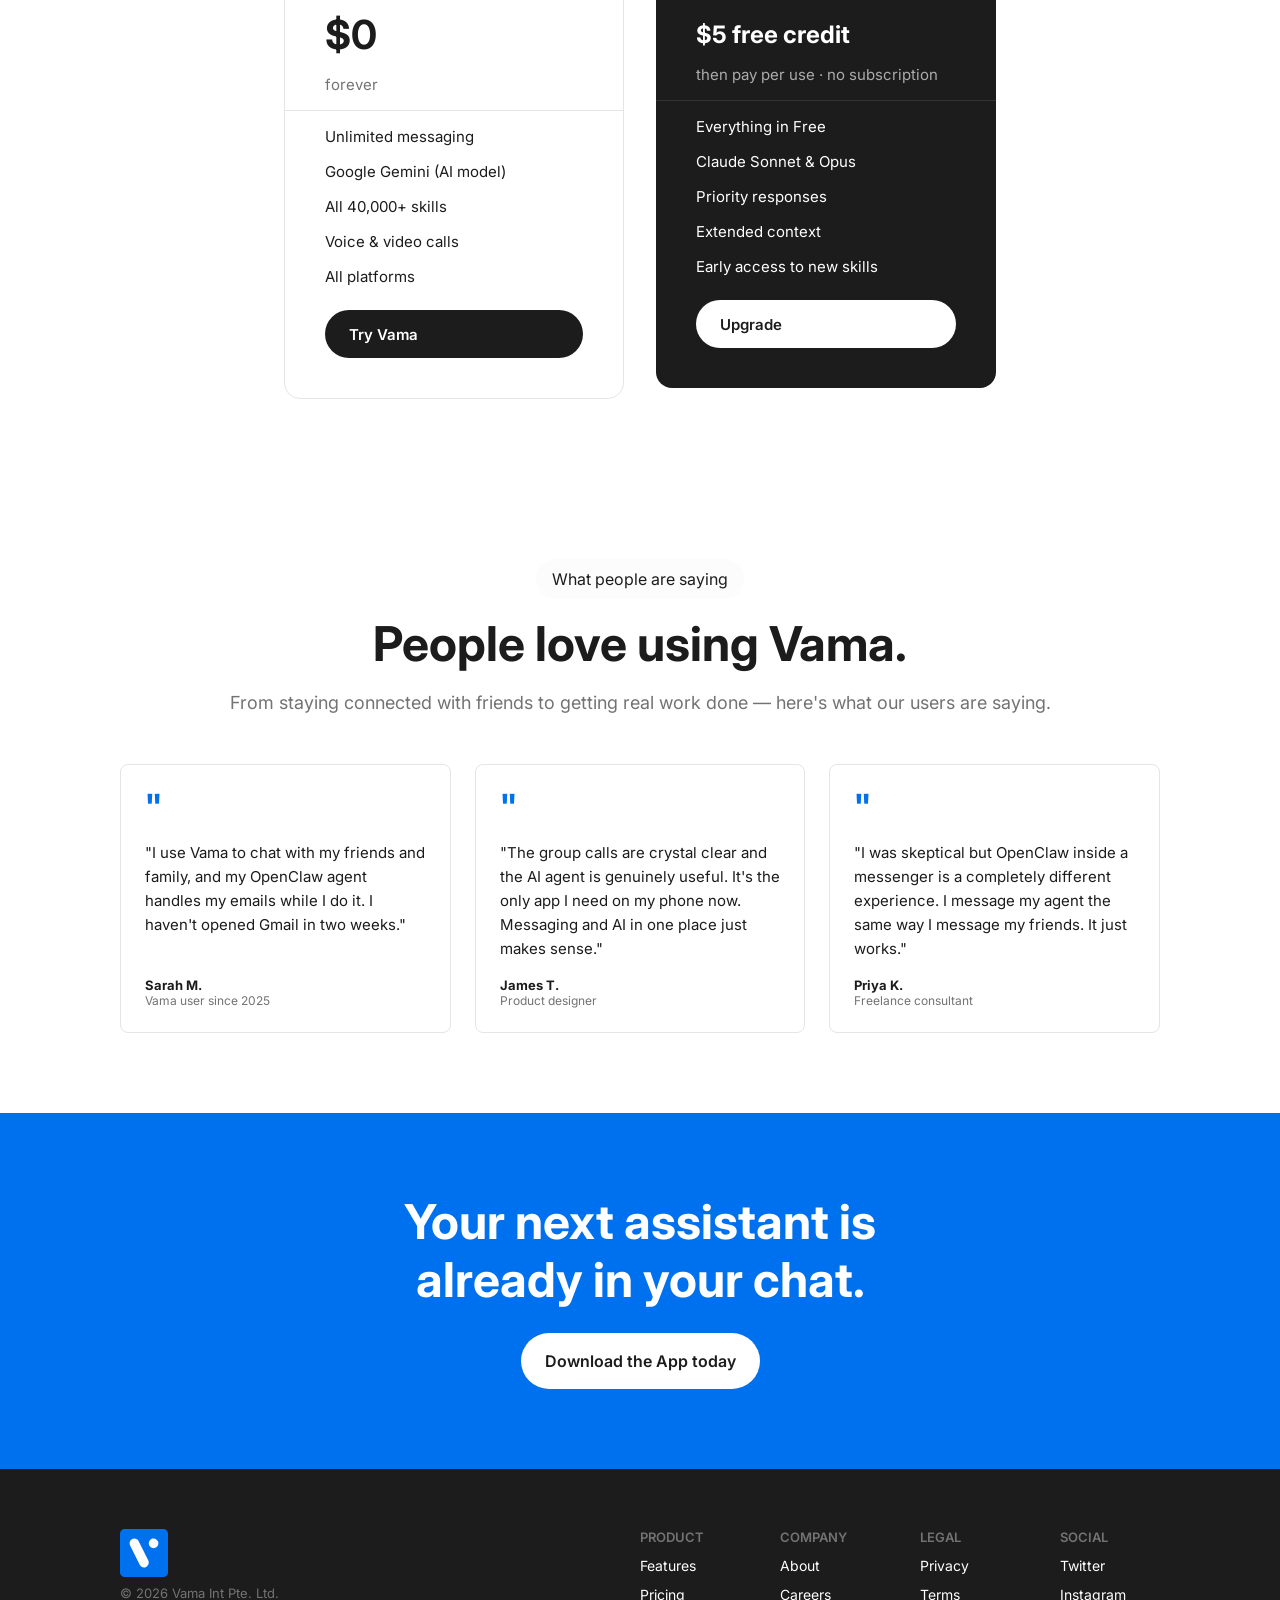
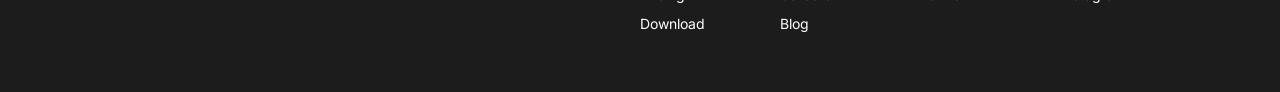
==== commit ffd22051: "Fix bot-note to right side using align-self:flex-end margin-left:auto couldn't overcome the flex col" ====
--- a/index.html
+++ b/index.html
@@ -295,7 +295,7 @@
 .tbub { background:#fff; border-radius:4px 18px 18px 18px; padding:9px 13px; display:flex; gap:4px; align-items:center; box-shadow:0 1px 3px rgba(0,0,0,0.07); }
 .td { width:6px; height:6px; border-radius:50%; background:#ccc; animation:td 1.2s infinite; }
 .td:nth-child(2){animation-delay:0.18s} .td:nth-child(3){animation-delay:0.36s}
-.bot-note { display:flex; align-items:flex-start; gap:8px; background:rgba(0,113,238,0.07); border:1px solid rgba(0,113,238,0.18); border-radius:12px; padding:10px 13px; margin:2px 0 2px auto; max-width:75%; }
+.bot-note { display:flex; align-items:flex-start; gap:8px; background:rgba(0,113,238,0.07); border:1px solid rgba(0,113,238,0.18); border-radius:12px; padding:10px 13px; margin:2px 0; max-width:75%; align-self:flex-end; }
 .bn-icon { width:20px; height:20px; border-radius:50%; background:#0071EE; display:flex; align-items:center; justify-content:center; flex-shrink:0; margin-top:1px; }
 .bn-text { font-size:12px; font-weight:500; color:#0052BB; line-height:1.45; text-align:left; }
 .bn-label { font-size:10px; color:rgba(0,113,238,0.55); margin-top:3px; font-style:italic; text-align:left; }
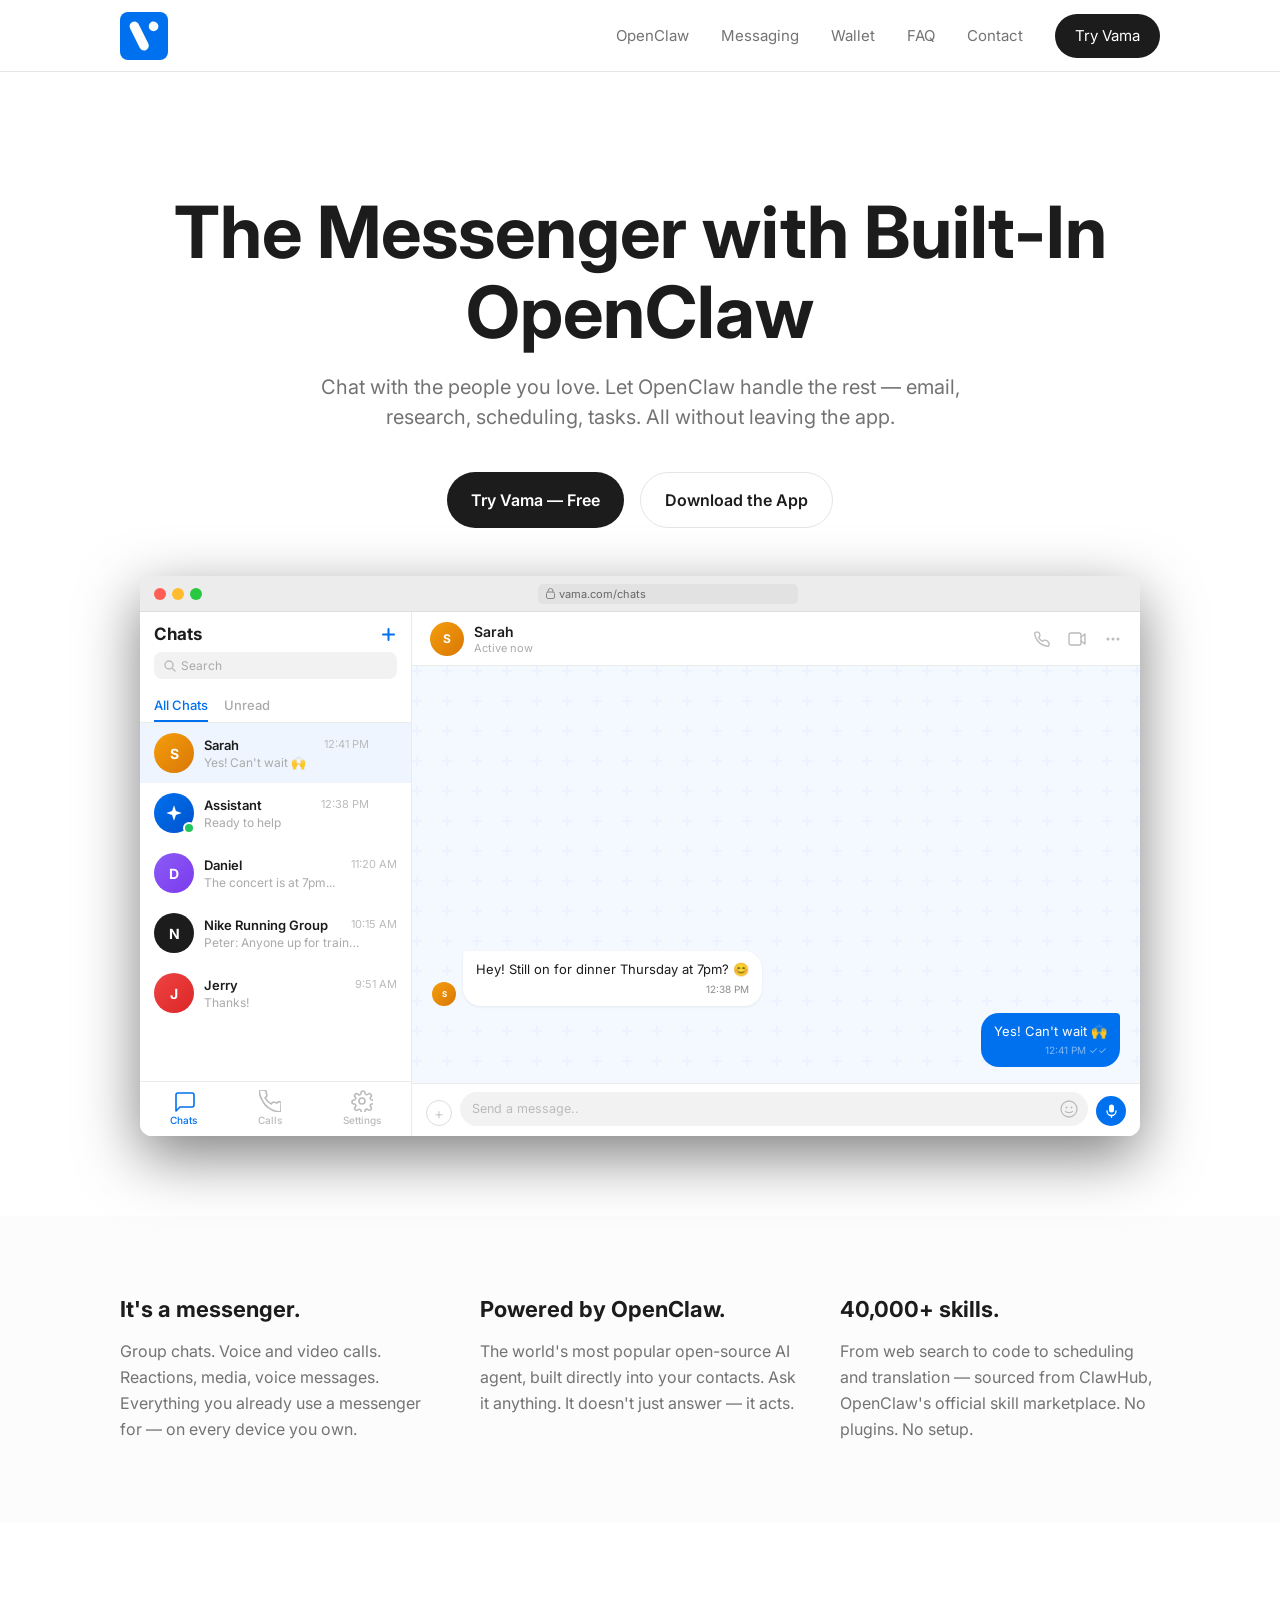
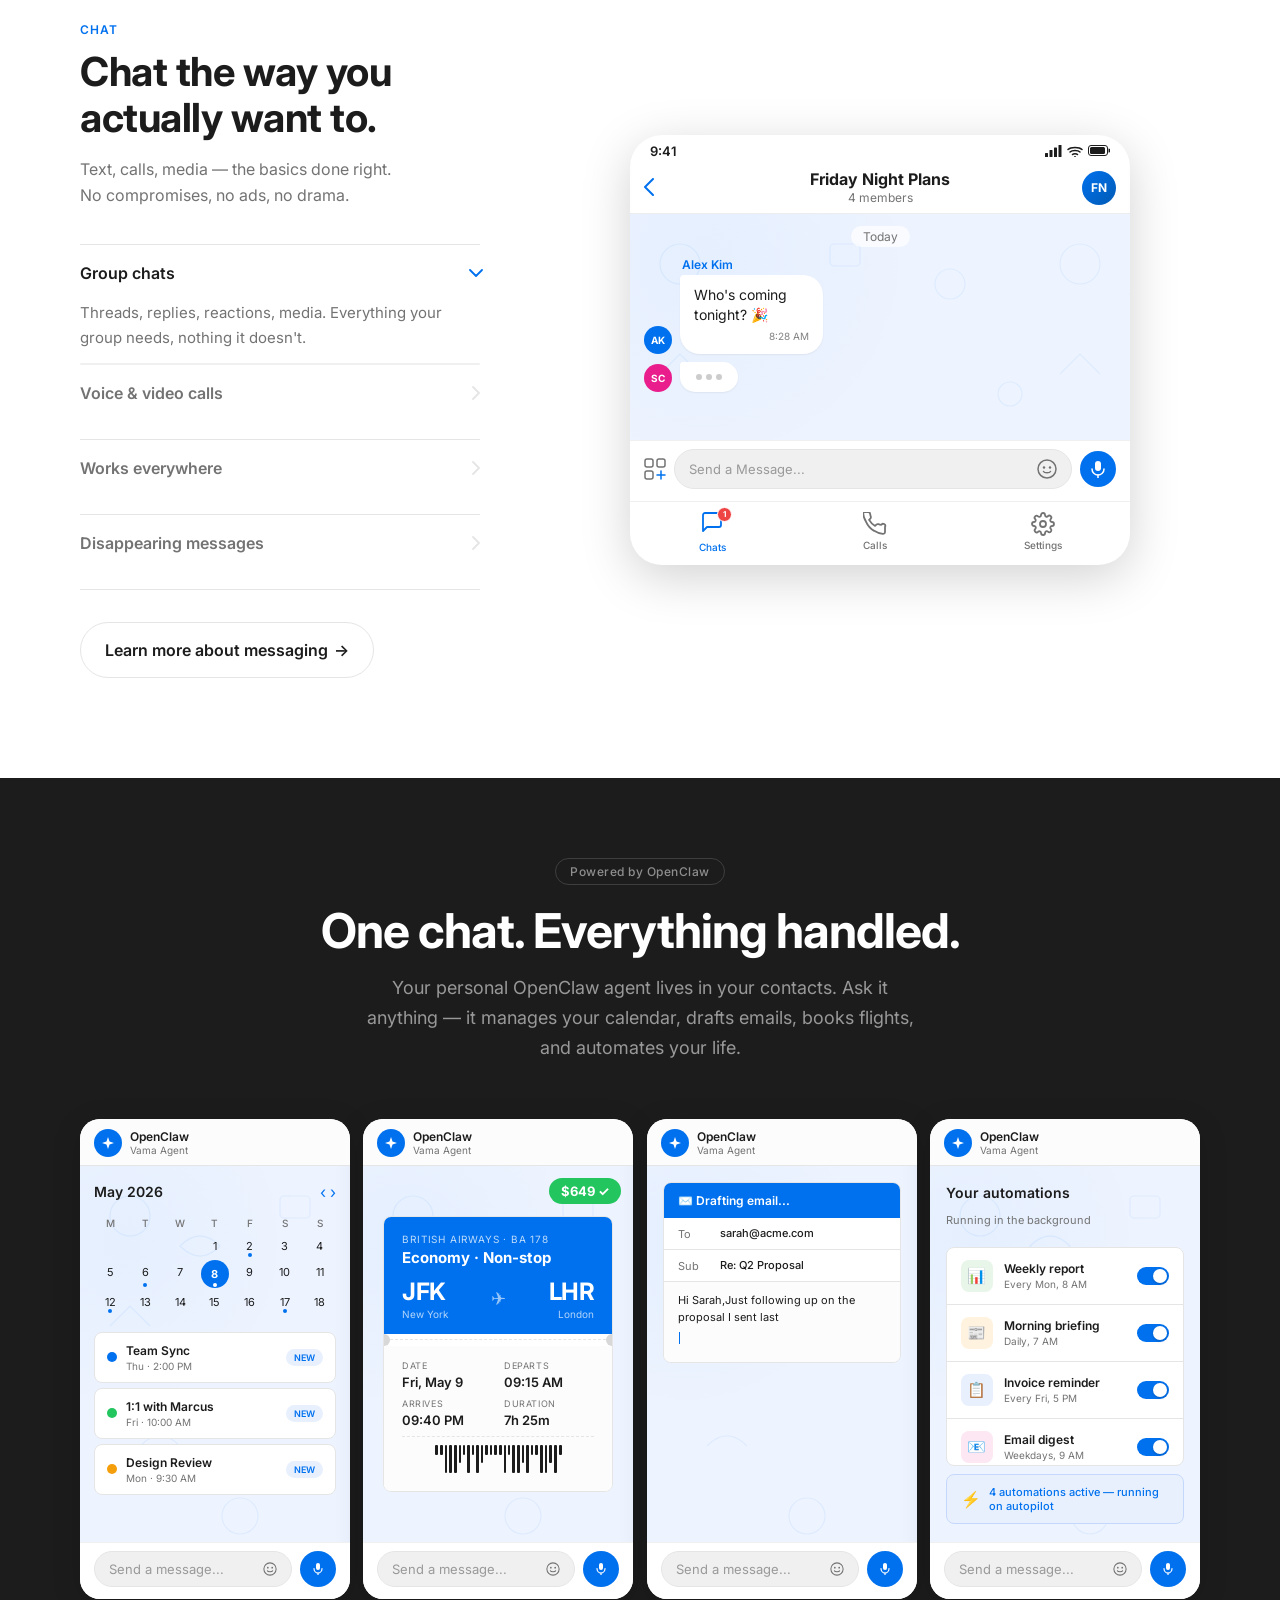
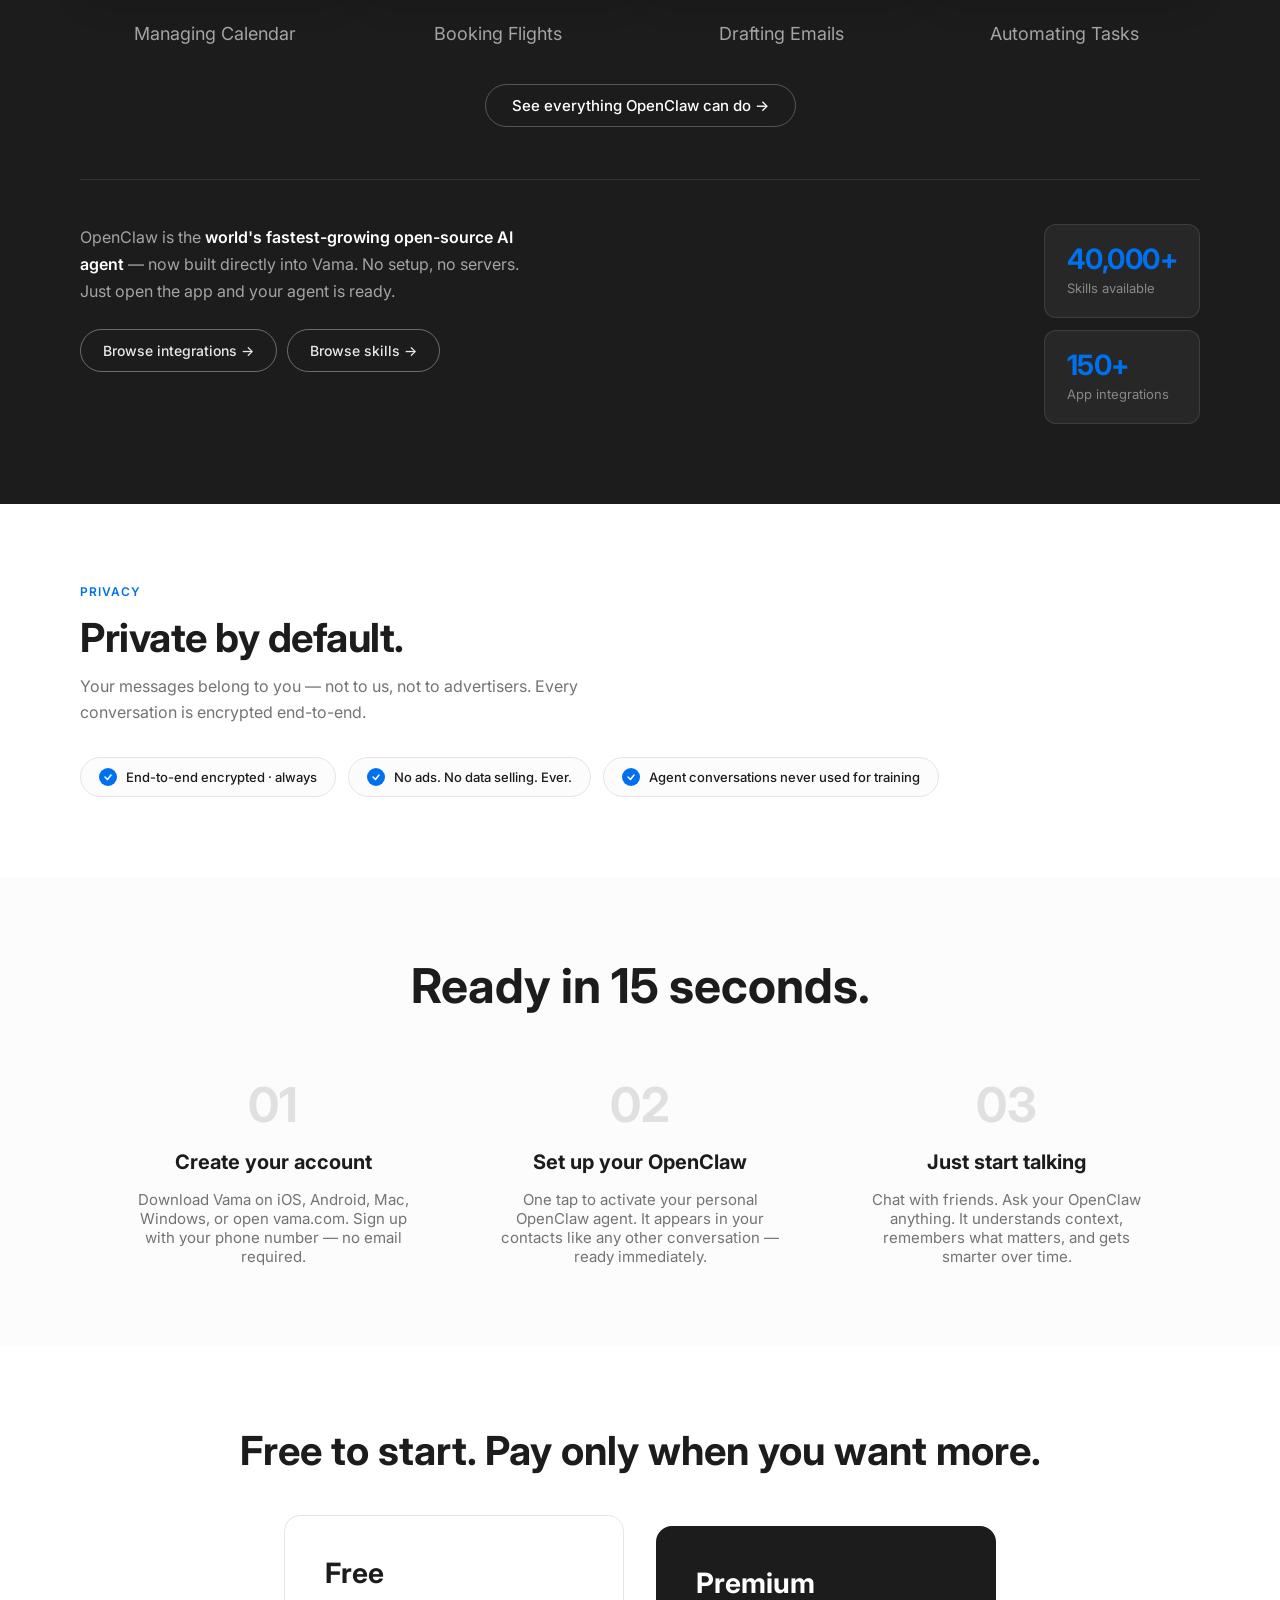
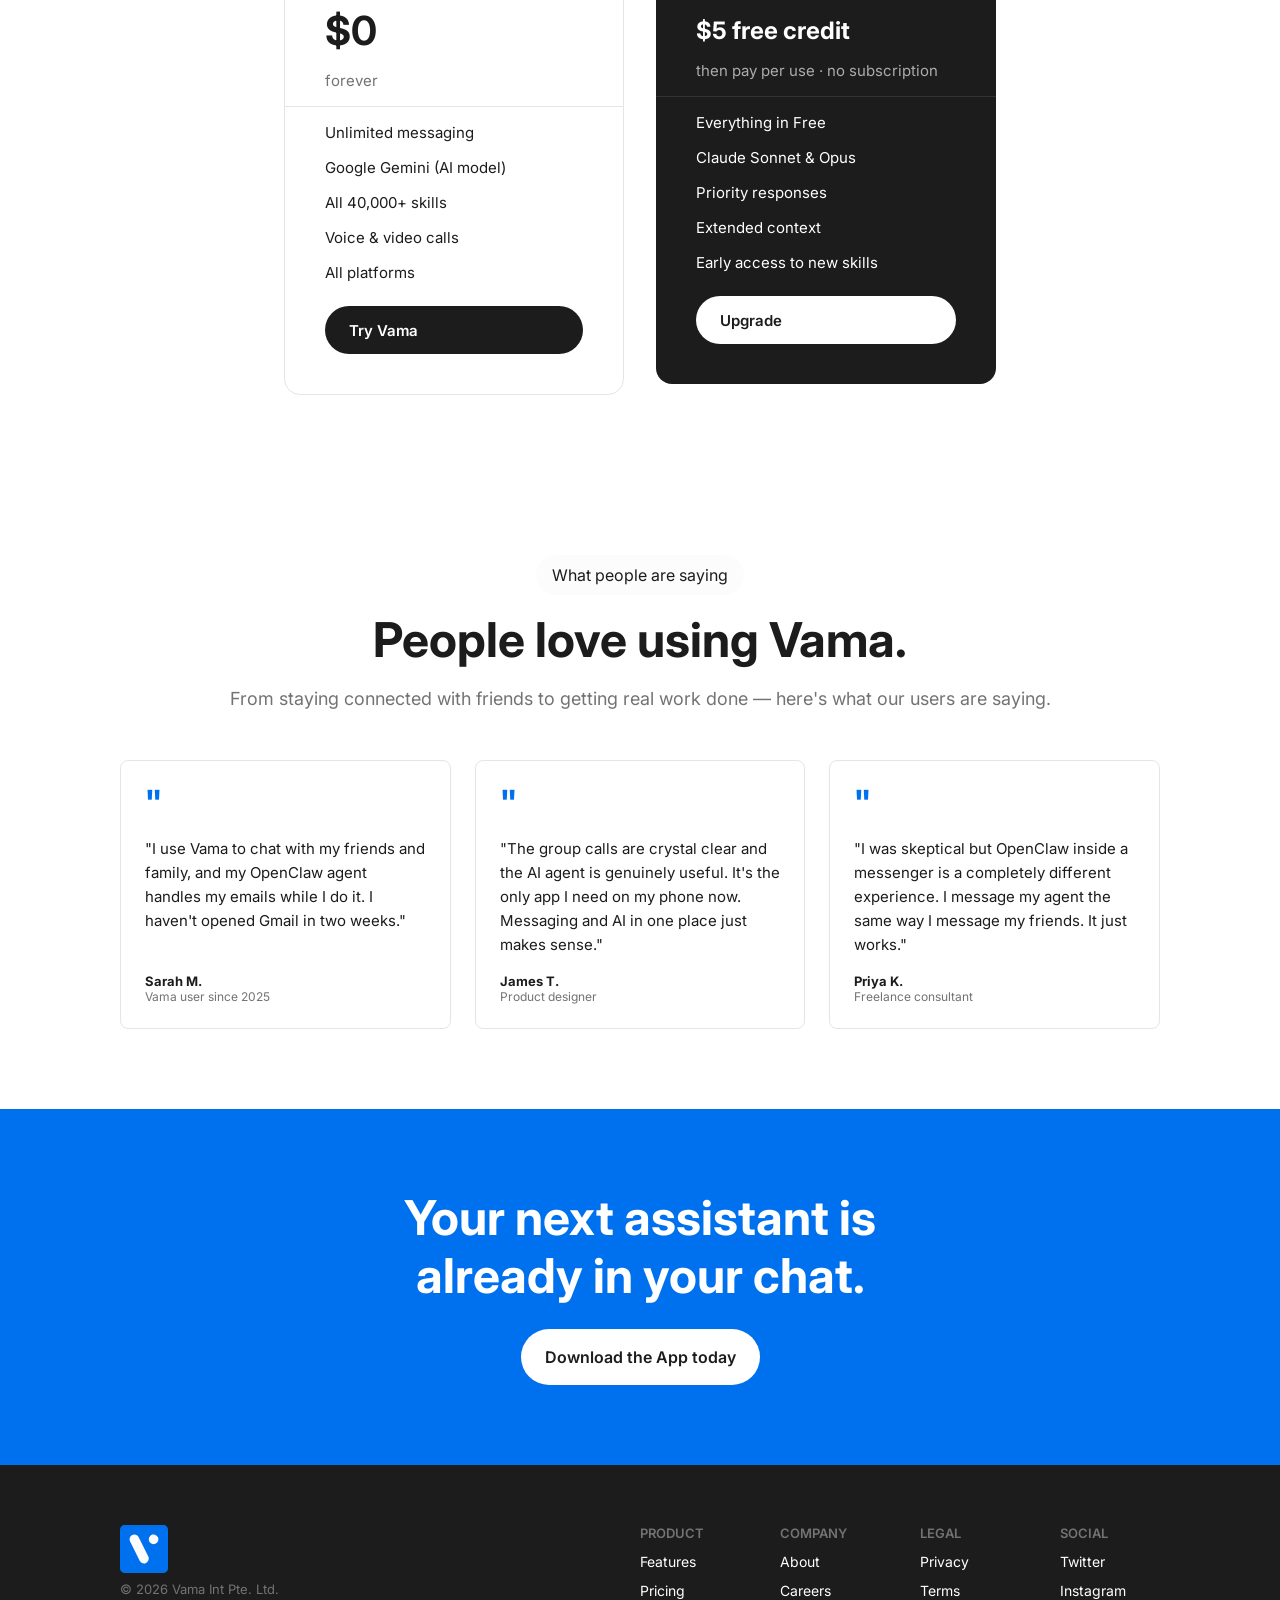
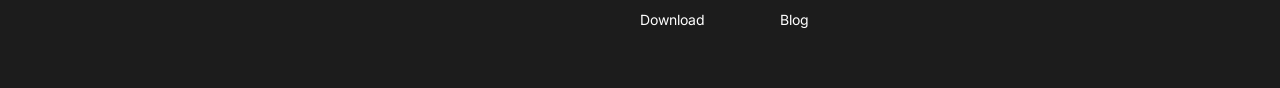
==== commit 28ba9bdb: "Clean up privacy section CSS to match VDS spec - Remove hardcoded background (#FCFCFC) from .privacy" ====
--- a/index.html
+++ b/index.html
@@ -861,7 +861,7 @@
 <section class="privacy-section">
   <div class="privacy-inner">
     <div class="privacy-top">
-      <div class="privacy-eyebrow">Privacy</div>
+      <div class="section-eyebrow privacy-eyebrow">Privacy</div>
       <h2 class="privacy-headline">Private by default.</h2>
       <p class="privacy-sub">Your messages belong to you — not to us, not to advertisers. Every conversation is encrypted end-to-end.</p>
     </div>
--- a/styles.css
+++ b/styles.css
@@ -387,10 +387,6 @@
 .usecase-text { font-size: 15px; color: var(--gray); line-height: 24px; }
 
 /* ── Privacy cards ── */
-.privacy-grid { display: flex; gap: 24px; width: 100%; }
-.privacy-card { flex: 1 0 0; background: #fff; border: 1px solid var(--border); border-radius: 16px; padding: 28px; display: flex; flex-direction: column; gap: 12px; }
-.privacy-title { font-size: 18px; font-weight: 600; color: var(--black); }
-.privacy-text { font-size: 15px; color: var(--gray); line-height: 1.6; }
 
 /* ── FAQ ── */
 .faq-layout { display: flex; gap: 80px; align-items: flex-start; }
@@ -1020,7 +1016,6 @@
 /* ── Privacy section ─────────────────────────────────────── */
 .privacy-section {
   padding: 80px;
-  background: #FCFCFC;
 }
 .privacy-inner {
   max-width: 1280px;
@@ -1030,25 +1025,19 @@
   margin-bottom: 32px;
 }
 .privacy-eyebrow {
-  display: inline-block;
-  font-size: 12px;
-  font-weight: 500;
-  color: #737373;
-  text-transform: uppercase;
-  letter-spacing: 0.08em;
   margin-bottom: 16px;
 }
 .privacy-headline {
   font-size: 40px;
   font-weight: 700;
-  color: #1C1C1C;
+  color: var(--black);
   letter-spacing: -0.5px;
   line-height: 1.15;
   margin: 0 0 12px;
 }
 .privacy-sub {
   font-size: 16px;
-  color: #737373;
+  color: var(--gray);
   line-height: 1.65;
   max-width: 520px;
   margin: 0;
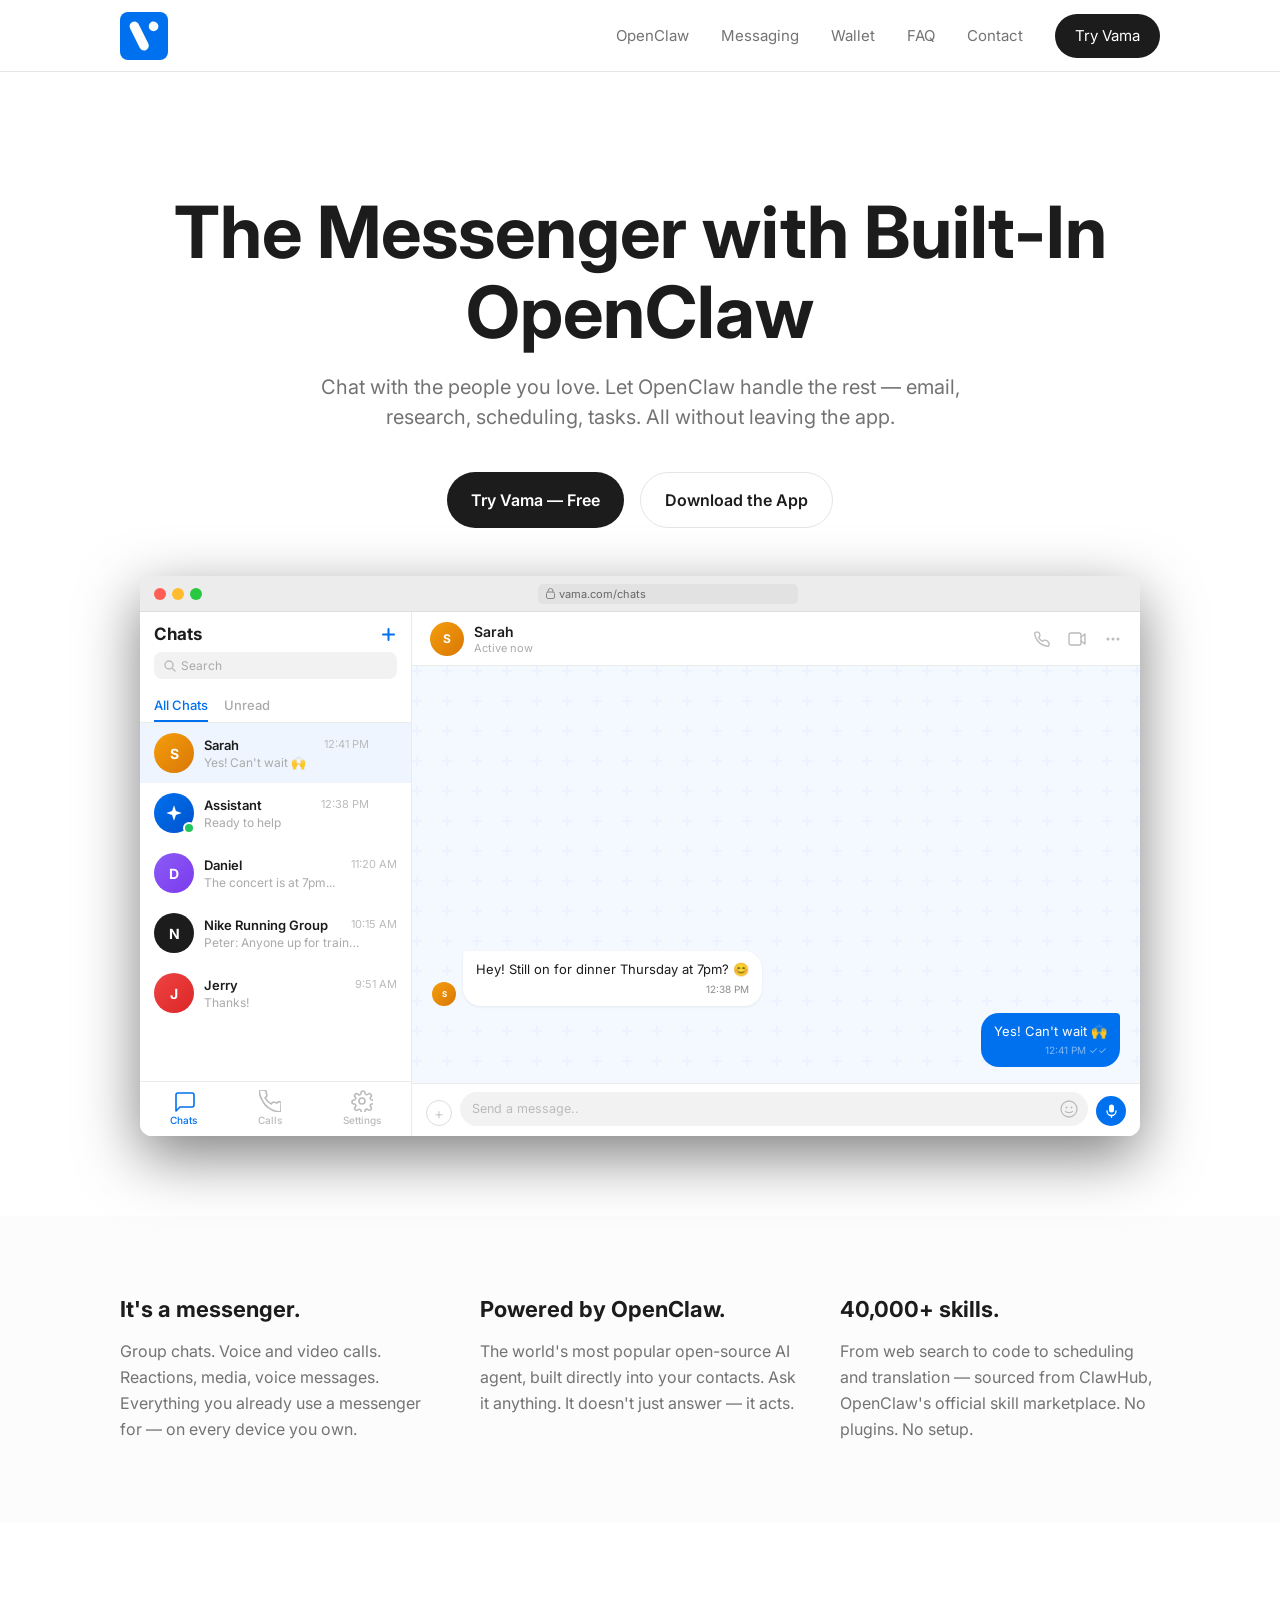
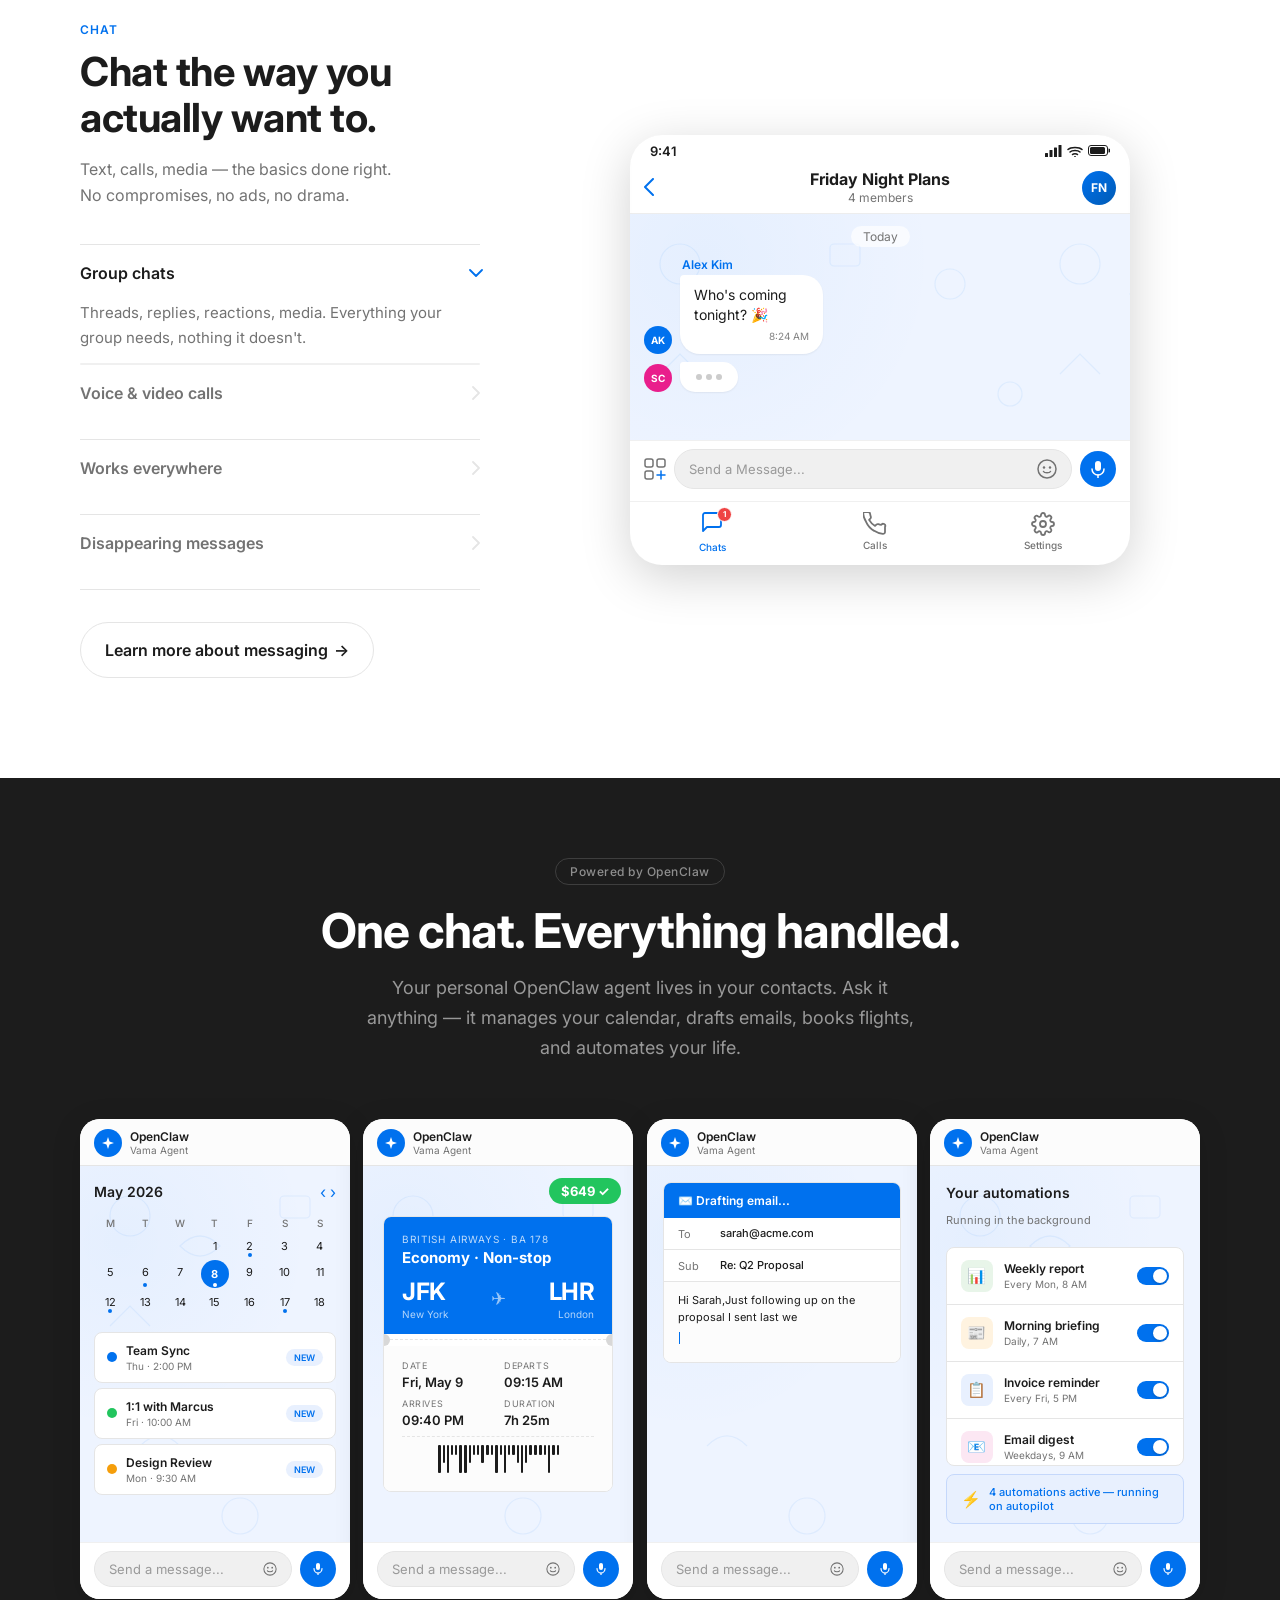
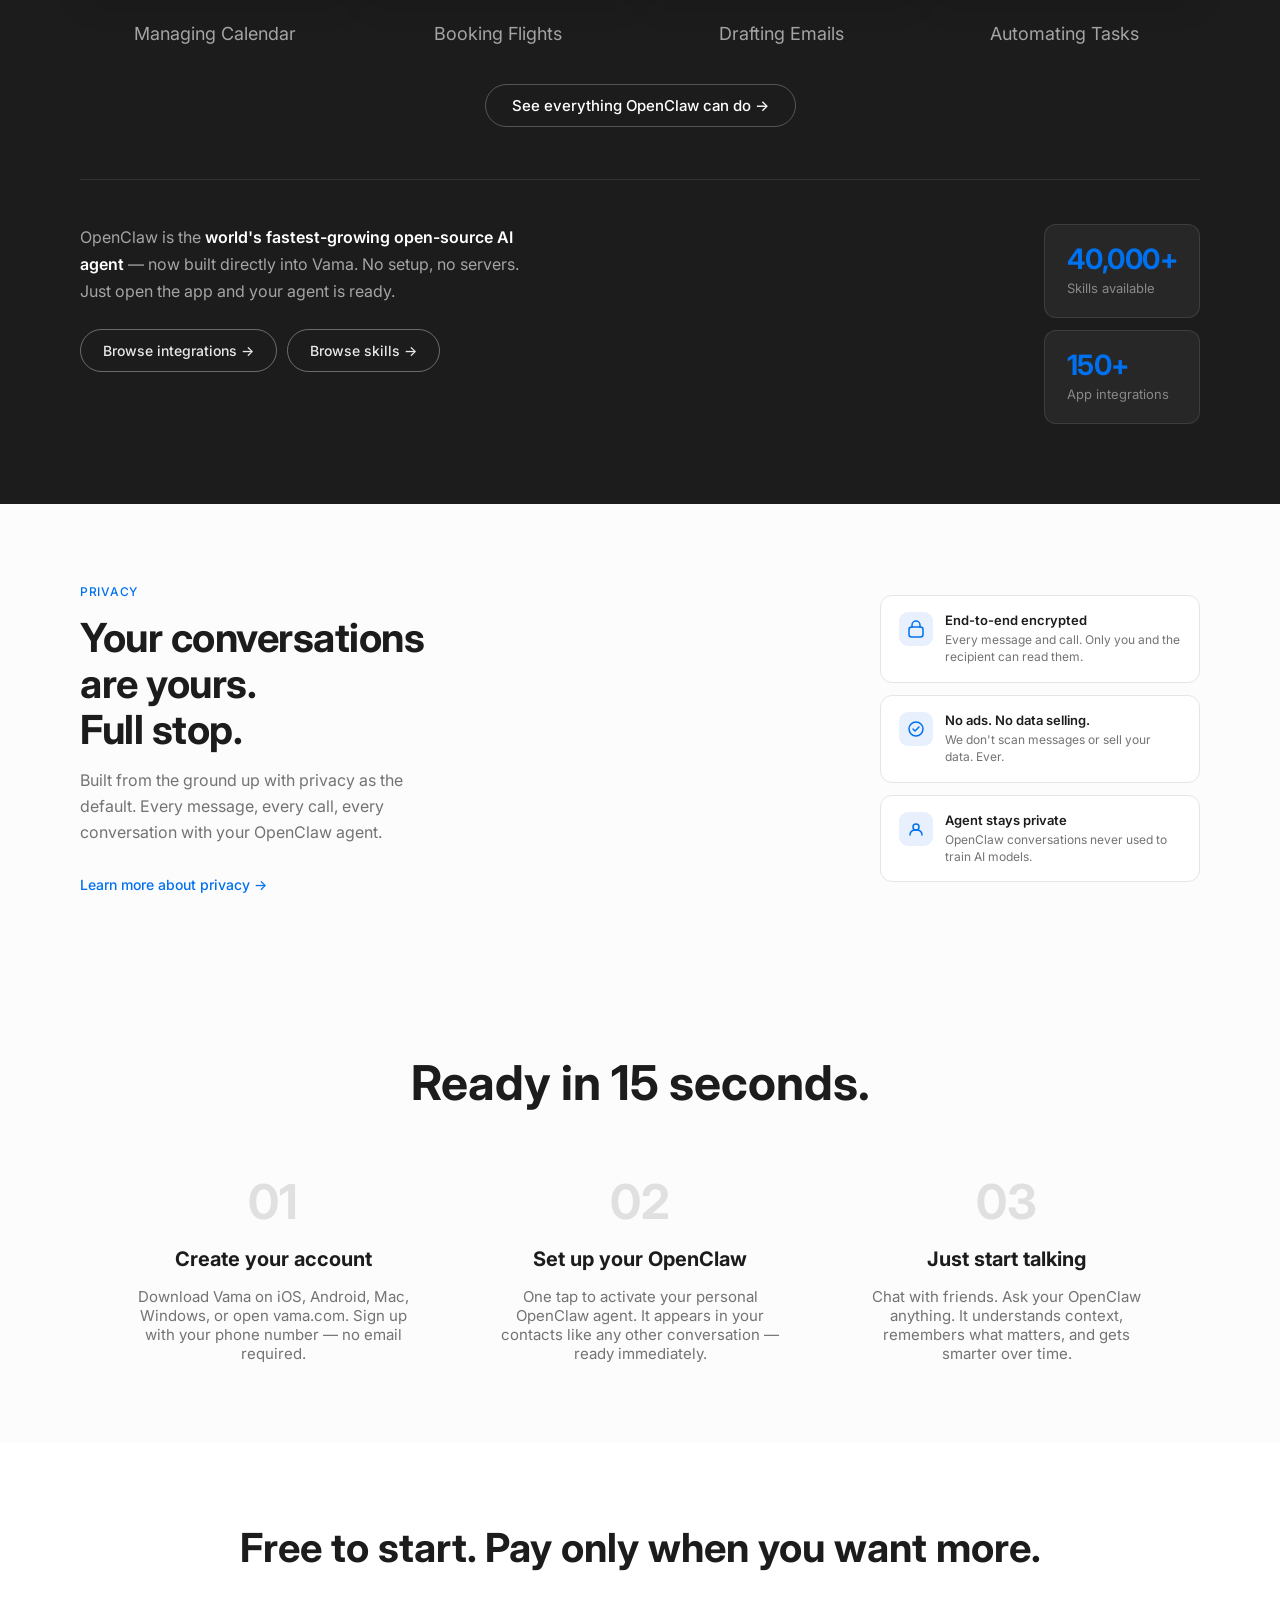
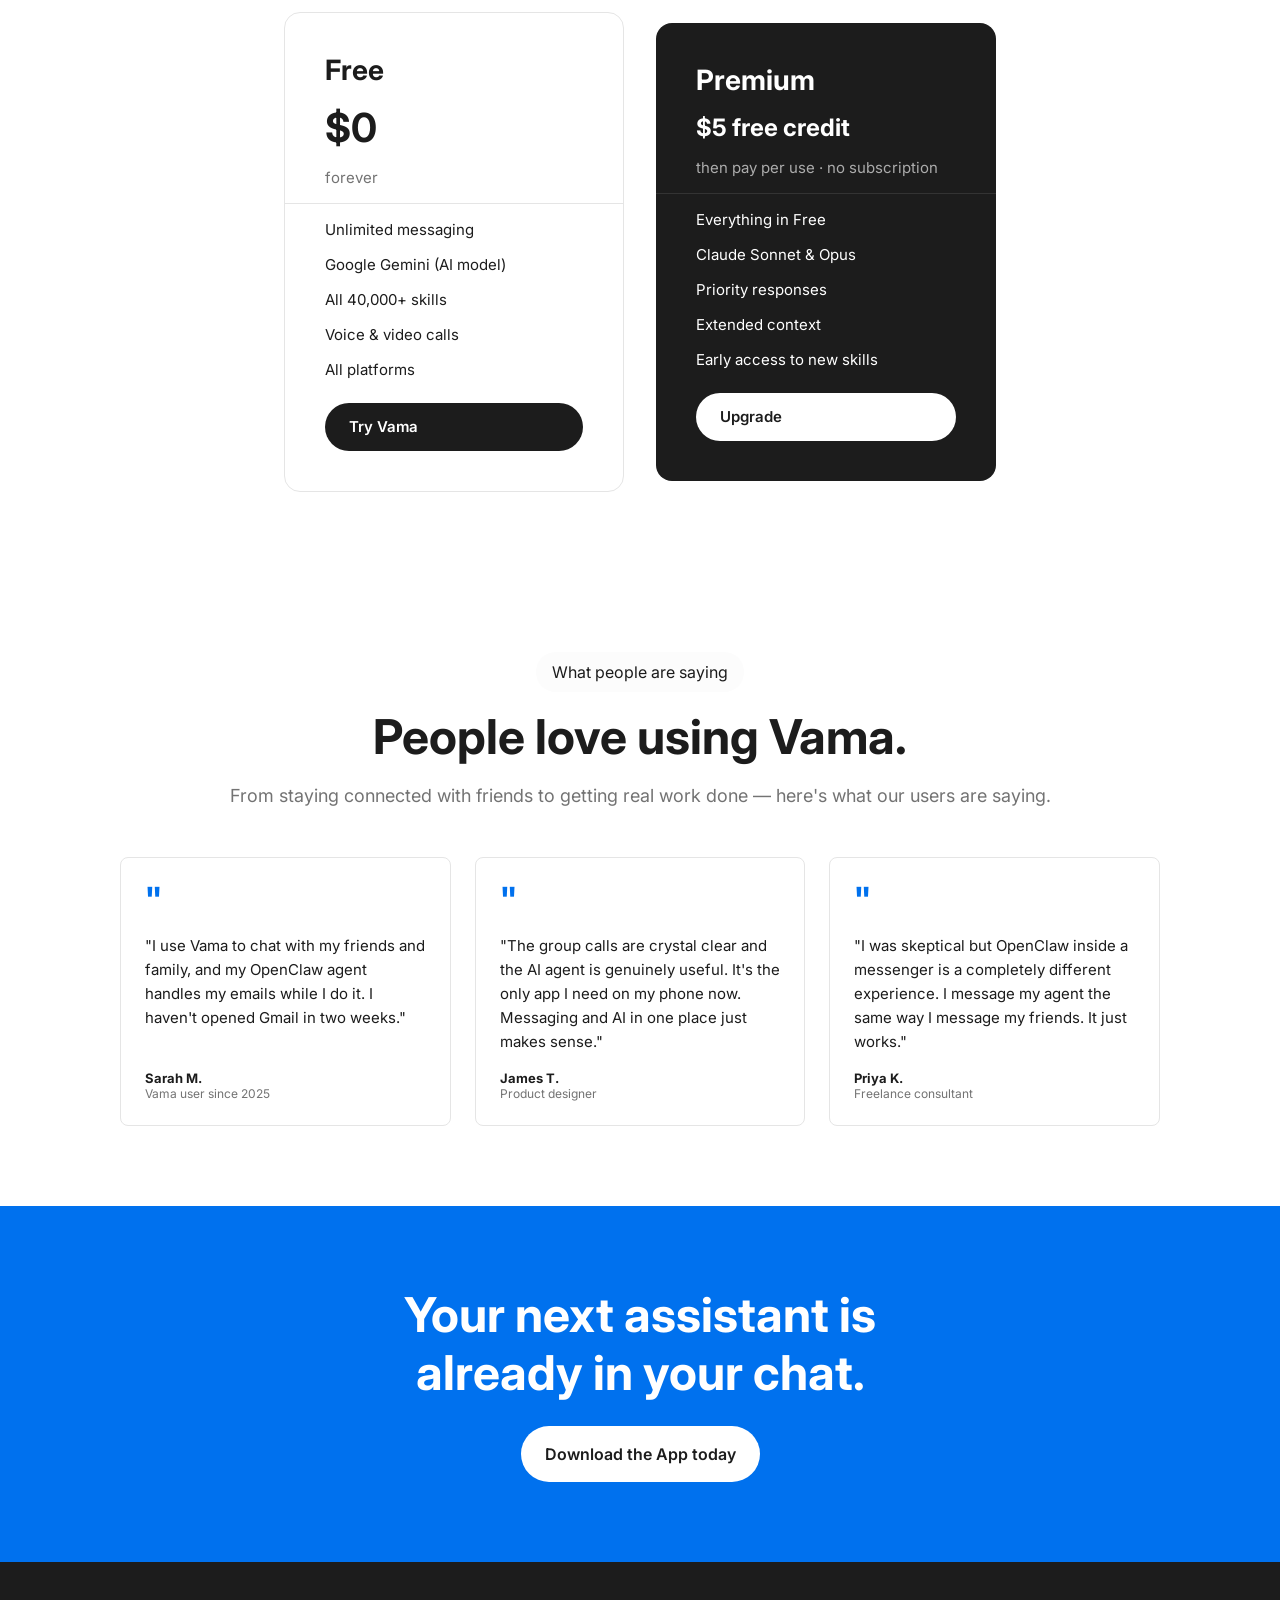
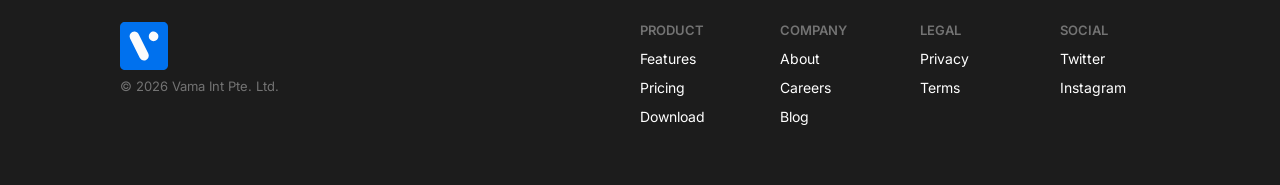
==== commit 5aeada02: "Replace privacy section with new two-column card layout Co-Authored-By: Claude Sonnet 4.6 <noreply@a" ====
--- a/index.html
+++ b/index.html
@@ -858,32 +858,57 @@
 </section>
 
 <!-- Privacy -->
-<section class="privacy-section">
-  <div class="privacy-inner">
-    <div class="privacy-top">
-      <div class="section-eyebrow privacy-eyebrow">Privacy</div>
-      <h2 class="privacy-headline">Private by default.</h2>
-      <p class="privacy-sub">Your messages belong to you — not to us, not to advertisers. Every conversation is encrypted end-to-end.</p>
-    </div>
-    <div class="privacy-pills">
-      <div class="privacy-pill">
-        <div class="privacy-pill-icon">
-          <svg width="10" height="10" viewBox="0 0 10 10" fill="none"><path d="M2 5l2.5 2.5L8 3" stroke="white" stroke-width="1.5" stroke-linecap="round" stroke-linejoin="round"/></svg>
-        </div>
-        <span class="privacy-pill-text">End-to-end encrypted · always</span>
-      </div>
-      <div class="privacy-pill">
-        <div class="privacy-pill-icon">
-          <svg width="10" height="10" viewBox="0 0 10 10" fill="none"><path d="M2 5l2.5 2.5L8 3" stroke="white" stroke-width="1.5" stroke-linecap="round" stroke-linejoin="round"/></svg>
-        </div>
-        <span class="privacy-pill-text">No ads. No data selling. Ever.</span>
-      </div>
-      <div class="privacy-pill">
-        <div class="privacy-pill-icon">
-          <svg width="10" height="10" viewBox="0 0 10 10" fill="none"><path d="M2 5l2.5 2.5L8 3" stroke="white" stroke-width="1.5" stroke-linecap="round" stroke-linejoin="round"/></svg>
-        </div>
-        <span class="privacy-pill-text">Agent conversations never used for training</span>
-      </div>
+<section class="priv-section">
+  <div class="priv-inner">
+
+    <div class="priv-left">
+      <span class="priv-eyebrow">Privacy</span>
+      <h2 class="priv-h">Your conversations<br>are yours.<br>Full stop.</h2>
+      <p class="priv-sub">Built from the ground up with privacy as the default. Every message, every call, every conversation with your OpenClaw agent.</p>
+      <a href="privacy.html" class="priv-link">Learn more about privacy →</a>
+    </div>
+
+    <div class="priv-right">
+
+      <div class="priv-card">
+        <div class="priv-card-icon">
+          <svg width="16" height="18" viewBox="0 0 16 18" fill="none">
+            <rect x="1" y="7" width="14" height="10" rx="2.5" stroke="#0071EE" stroke-width="1.5"/>
+            <path d="M4 7V5a4 4 0 018 0v2" stroke="#0071EE" stroke-width="1.5" stroke-linecap="round"/>
+          </svg>
+        </div>
+        <div>
+          <div class="priv-card-title">End-to-end encrypted</div>
+          <div class="priv-card-sub">Every message and call. Only you and the recipient can read them.</div>
+        </div>
+      </div>
+
+      <div class="priv-card">
+        <div class="priv-card-icon">
+          <svg width="16" height="16" viewBox="0 0 16 16" fill="none">
+            <circle cx="8" cy="8" r="7" stroke="#0071EE" stroke-width="1.5"/>
+            <path d="M5 8l2 2 4-4" stroke="#0071EE" stroke-width="1.5" stroke-linecap="round" stroke-linejoin="round"/>
+          </svg>
+        </div>
+        <div>
+          <div class="priv-card-title">No ads. No data selling.</div>
+          <div class="priv-card-sub">We don't scan messages or sell your data. Ever.</div>
+        </div>
+      </div>
+
+      <div class="priv-card">
+        <div class="priv-card-icon">
+          <svg width="16" height="16" viewBox="0 0 16 16" fill="none">
+            <circle cx="8" cy="6" r="3" stroke="#0071EE" stroke-width="1.5"/>
+            <path d="M2 14c0-3.3 2.7-5 6-5s6 1.7 6 5" stroke="#0071EE" stroke-width="1.5" stroke-linecap="round"/>
+          </svg>
+        </div>
+        <div>
+          <div class="priv-card-title">Agent stays private</div>
+          <div class="priv-card-sub">OpenClaw conversations never used to train AI models.</div>
+        </div>
+      </div>
+
     </div>
   </div>
 </section>
--- a/styles.css
+++ b/styles.css
@@ -1013,64 +1013,102 @@
   .oc-vline { display: none; }
 }
 
-/* ── Privacy section ─────────────────────────────────────── */
-.privacy-section {
+/* Privacy section */
+.priv-section {
   padding: 80px;
-}
-.privacy-inner {
+  background: #FCFCFC;
+}
+
+.priv-inner {
   max-width: 1280px;
   margin: 0 auto;
-}
-.privacy-top {
-  margin-bottom: 32px;
-}
-.privacy-eyebrow {
+  display: flex;
+  gap: 80px;
+  align-items: center;
+}
+
+.priv-left { flex: 1; }
+
+.priv-eyebrow {
+  display: block;
+  font-size: 12px;
+  font-weight: 500;
+  color: #0071EE;
+  text-transform: uppercase;
+  letter-spacing: 0.06em;
   margin-bottom: 16px;
 }
-.privacy-headline {
+
+.priv-h {
   font-size: 40px;
   font-weight: 700;
-  color: var(--black);
+  color: #1C1C1C;
   letter-spacing: -0.5px;
   line-height: 1.15;
-  margin: 0 0 12px;
-}
-.privacy-sub {
+  margin-bottom: 14px;
+}
+
+.priv-sub {
   font-size: 16px;
-  color: var(--gray);
+  color: #737373;
   line-height: 1.65;
-  max-width: 520px;
-  margin: 0;
-}
-.privacy-pills {
-  display: flex;
+  margin-bottom: 28px;
+  max-width: 380px;
+}
+
+.priv-link {
+  font-size: 14px;
+  font-weight: 500;
+  color: #0071EE;
+  text-decoration: none;
+}
+
+.priv-link:hover { text-decoration: underline; }
+
+.priv-right {
+  flex: 0 0 320px;
+  display: flex;
+  flex-direction: column;
   gap: 12px;
-  flex-wrap: wrap;
-}
-.privacy-pill {
-  display: inline-flex;
+}
+
+.priv-card {
+  display: flex;
+  align-items: flex-start;
+  gap: 12px;
+  padding: 16px 18px;
+  background: #fff;
+  border: 1px solid #E5E5E5;
+  border-radius: 12px;
+}
+
+.priv-card-icon {
+  width: 34px;
+  height: 34px;
+  border-radius: 9px;
+  background: #e8f0fe;
+  display: flex;
   align-items: center;
-  gap: 9px;
-  border: 1px solid #E5E5E5;
-  border-radius: 100px;
-  padding: 10px 18px;
-  background: #FCFCFC;
-}
-.privacy-pill-icon {
-  width: 18px; height: 18px;
-  border-radius: 50%;
-  background: #0071EE;
-  display: flex; align-items: center; justify-content: center;
+  justify-content: center;
   flex-shrink: 0;
 }
-.privacy-pill-text {
+
+.priv-card-title {
   font-size: 13px;
-  font-weight: 500;
+  font-weight: 600;
   color: #1C1C1C;
-  white-space: nowrap;
-}
+  margin-bottom: 3px;
+}
+
+.priv-card-sub {
+  font-size: 12px;
+  color: #737373;
+  line-height: 1.45;
+}
+
 @media (max-width: 768px) {
-  .privacy-section { padding: 60px 24px; }
-  .privacy-pills { flex-direction: column; }
-  .privacy-pill { width: fit-content; }
-}
+  .priv-section { padding: 60px 24px; }
+  .priv-inner { flex-direction: column; gap: 40px; }
+  .priv-right { flex: none; width: 100%; }
+  .priv-h { font-size: 30px; }
+}
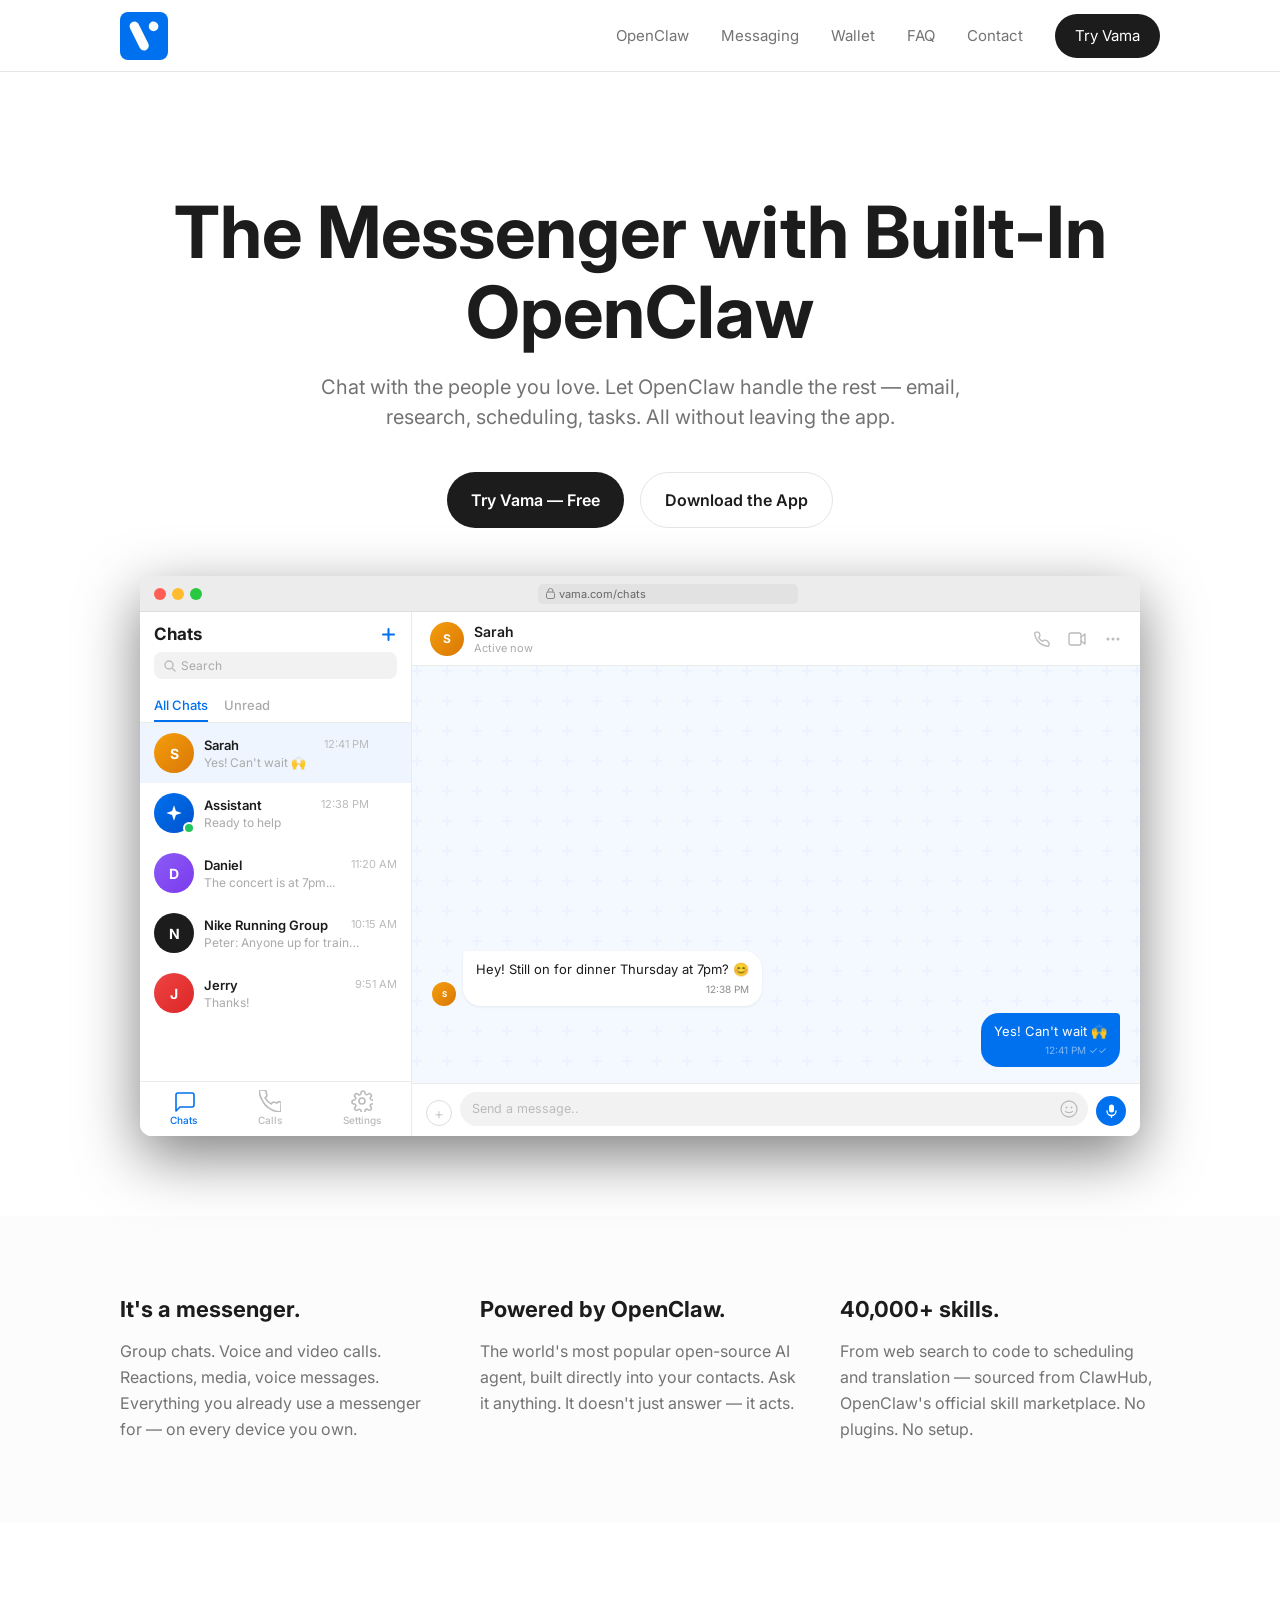
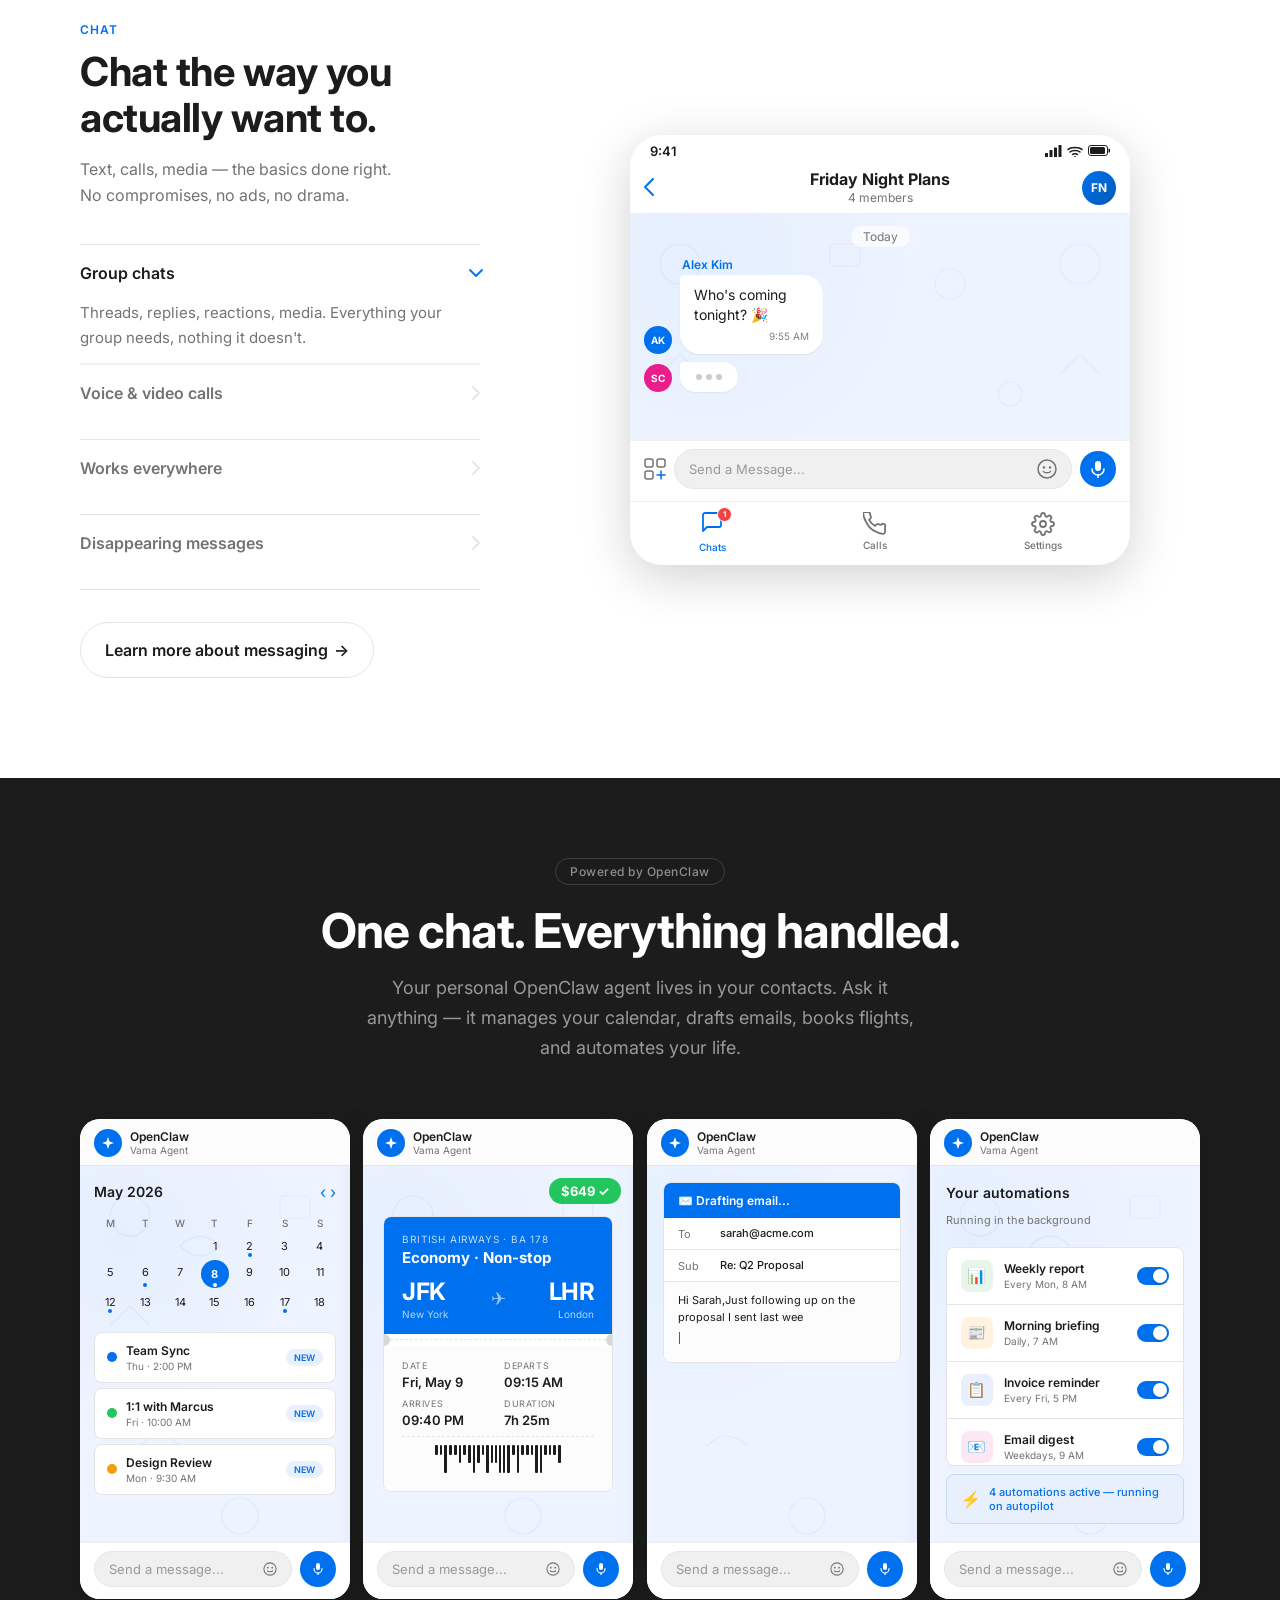
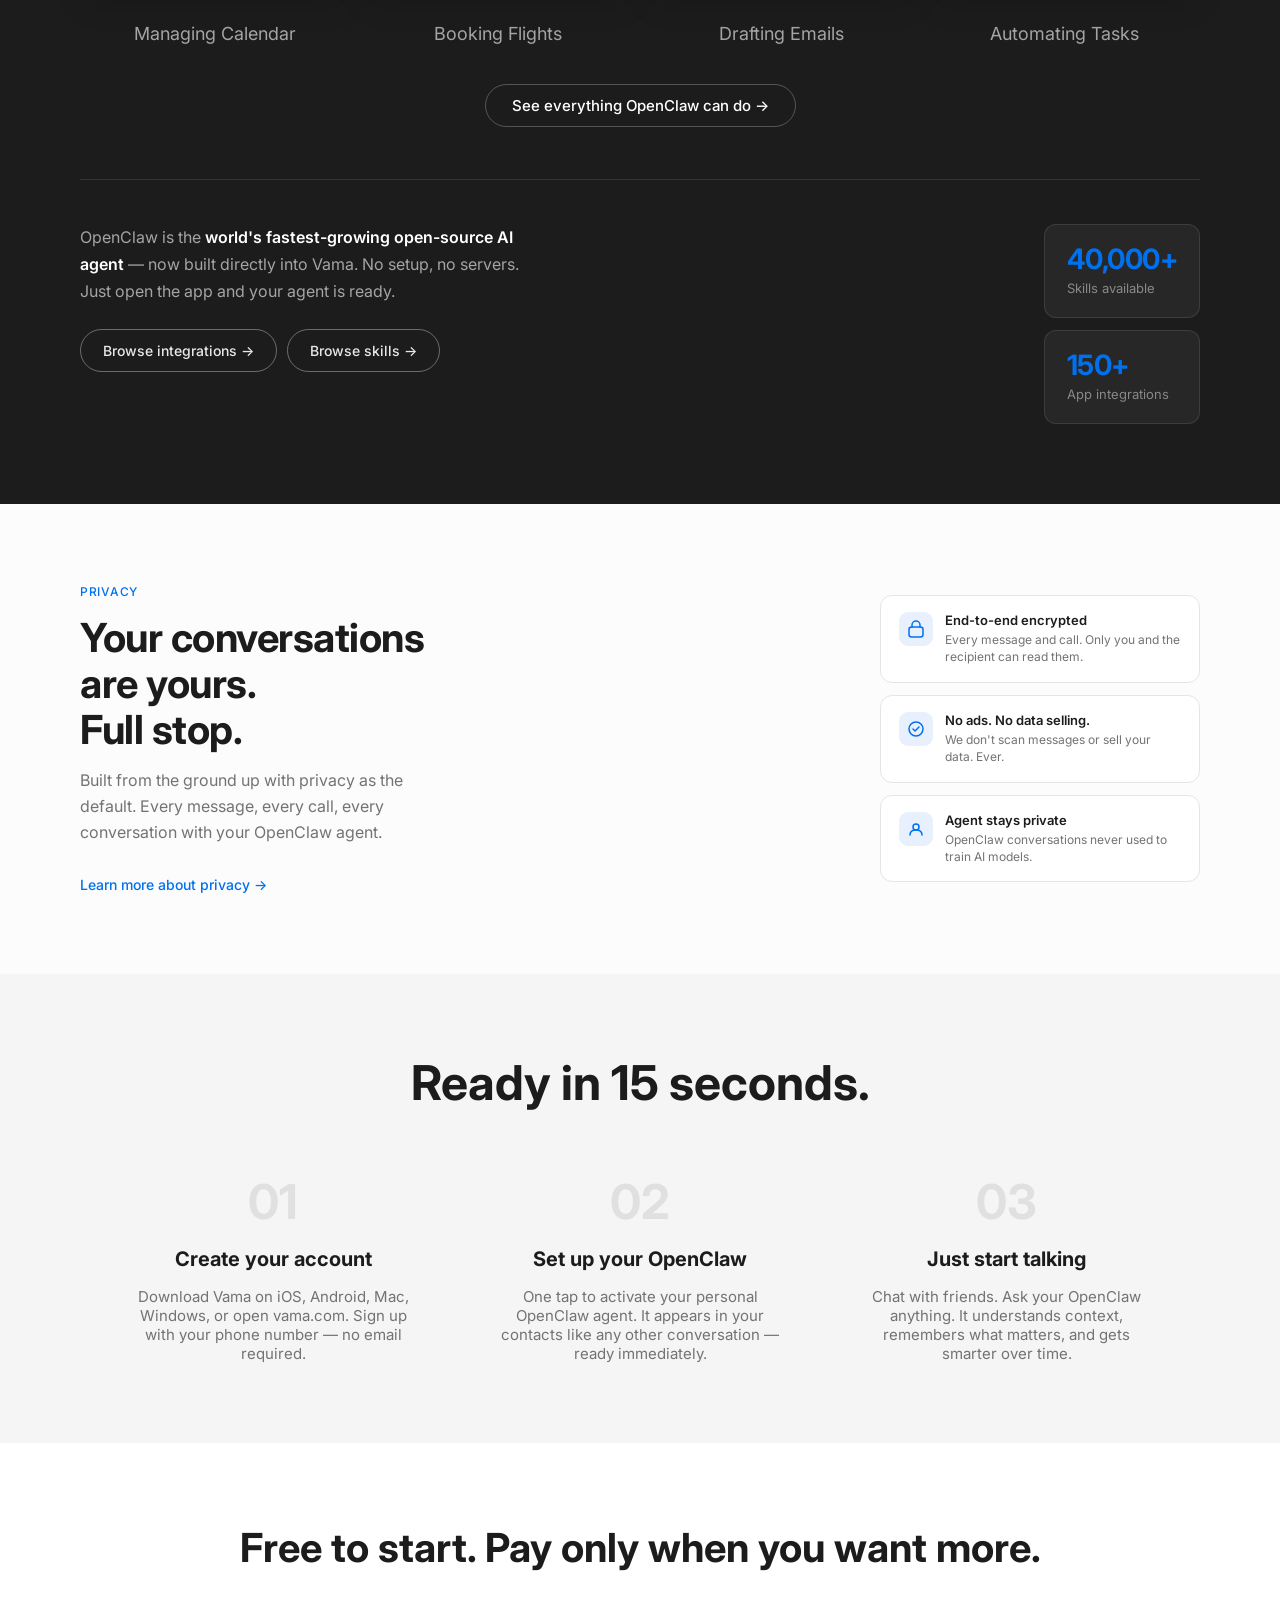
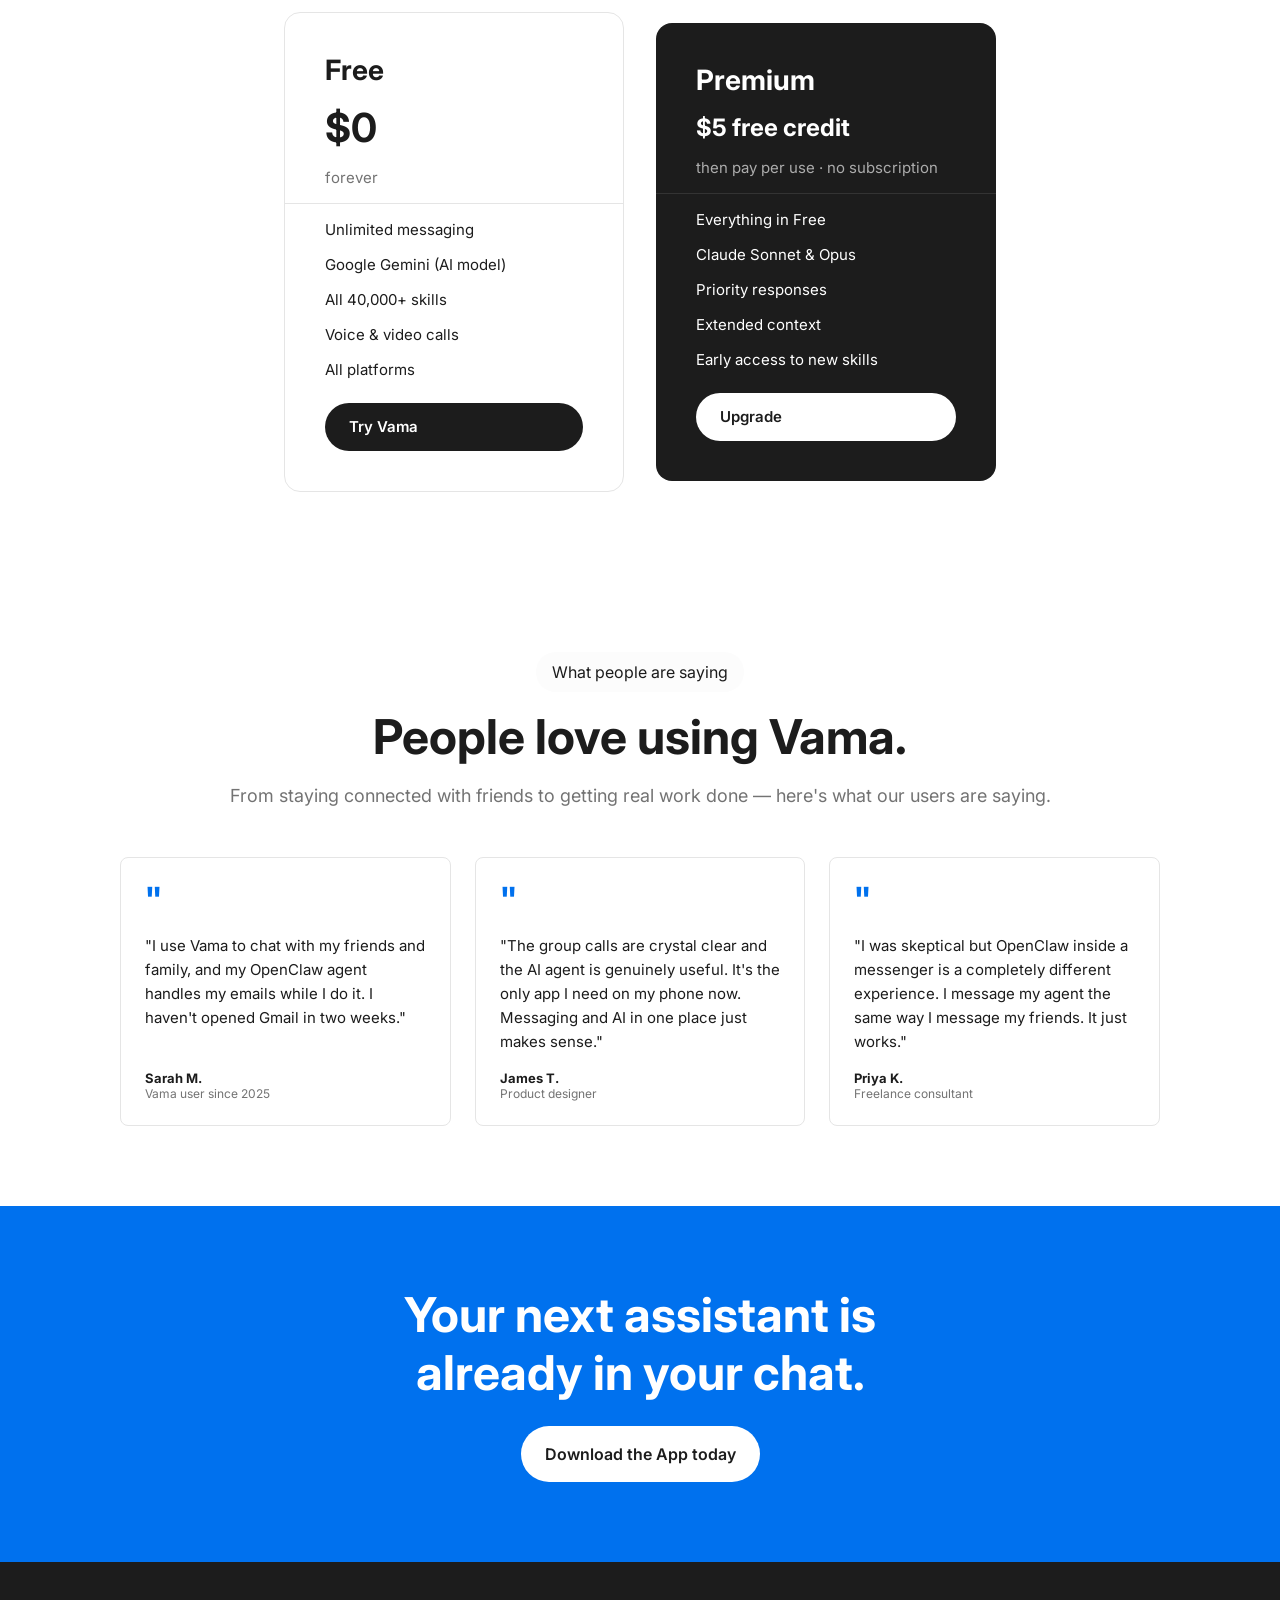
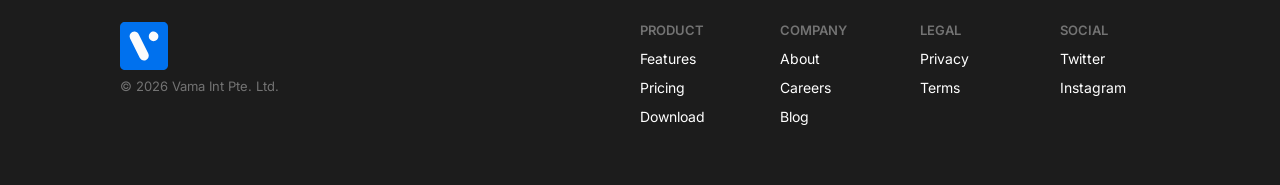
==== commit 6ae7f53c: "Darken Ready in 15 seconds section background for contrast Co-Authored-By: Claude Sonnet 4.6 <norepl" ====
--- a/index.html
+++ b/index.html
@@ -914,7 +914,7 @@
 </section>
 
 <!-- How It Works -->
-<section class="section section-light" style="display:flex;flex-direction:column;align-items:center;gap:60px;">
+<section class="section section-light" style="display:flex;flex-direction:column;align-items:center;gap:60px;background:var(--bg);">
   <h2 class="section-title" style="text-align:center;">Ready in 15 seconds.</h2>
   <div class="steps">
     <div class="step">
